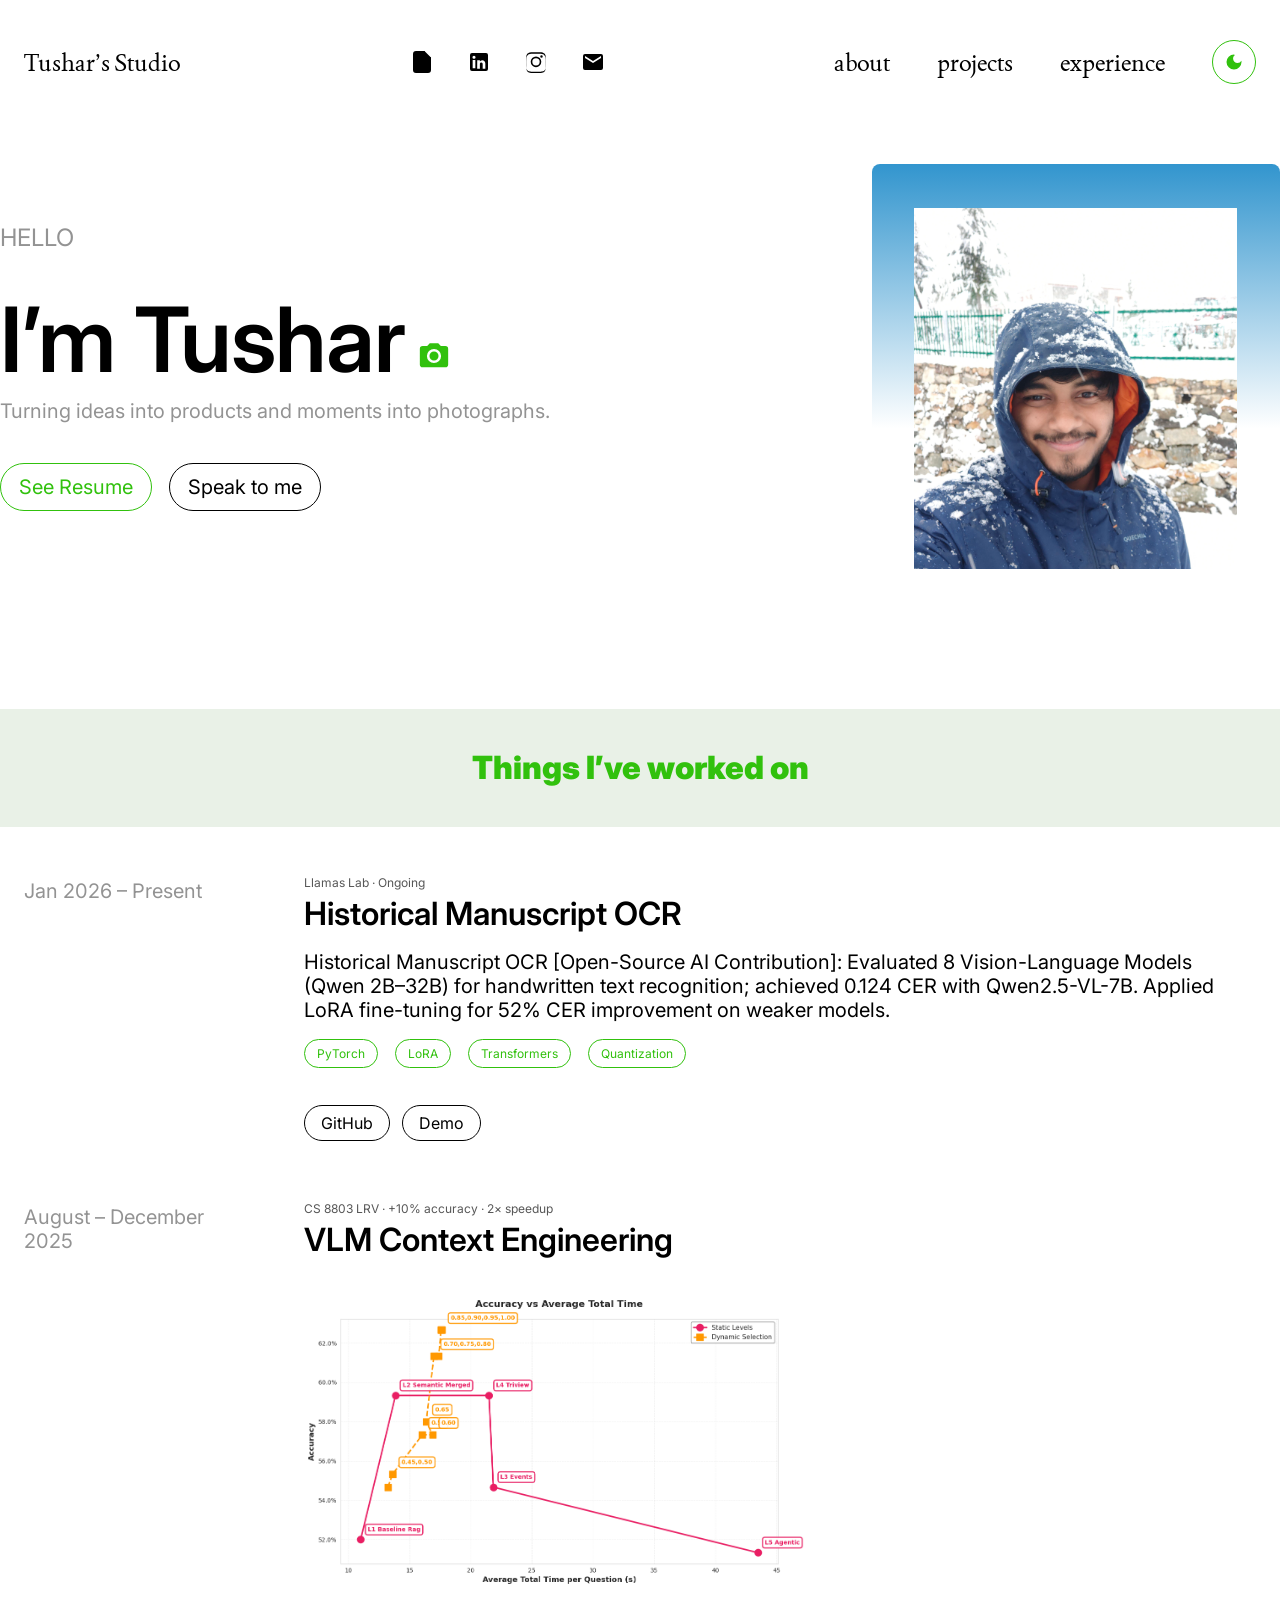
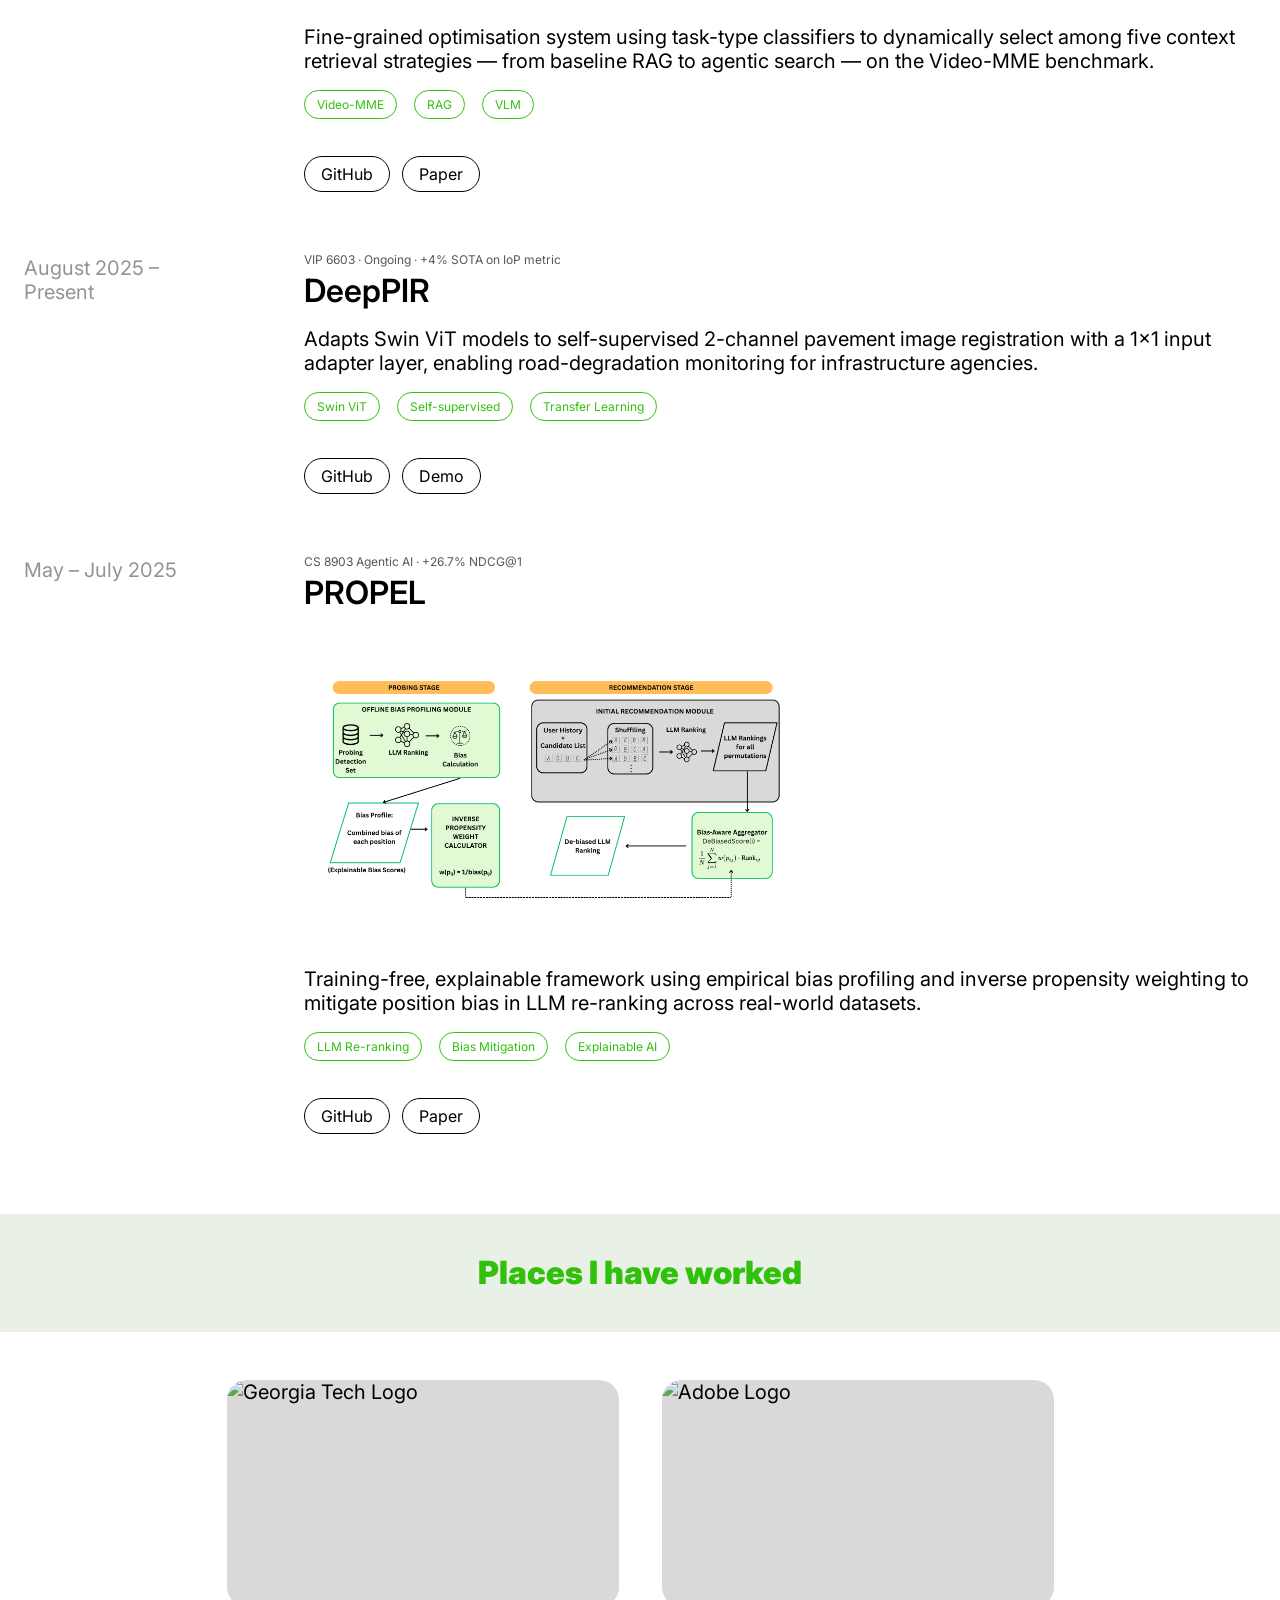
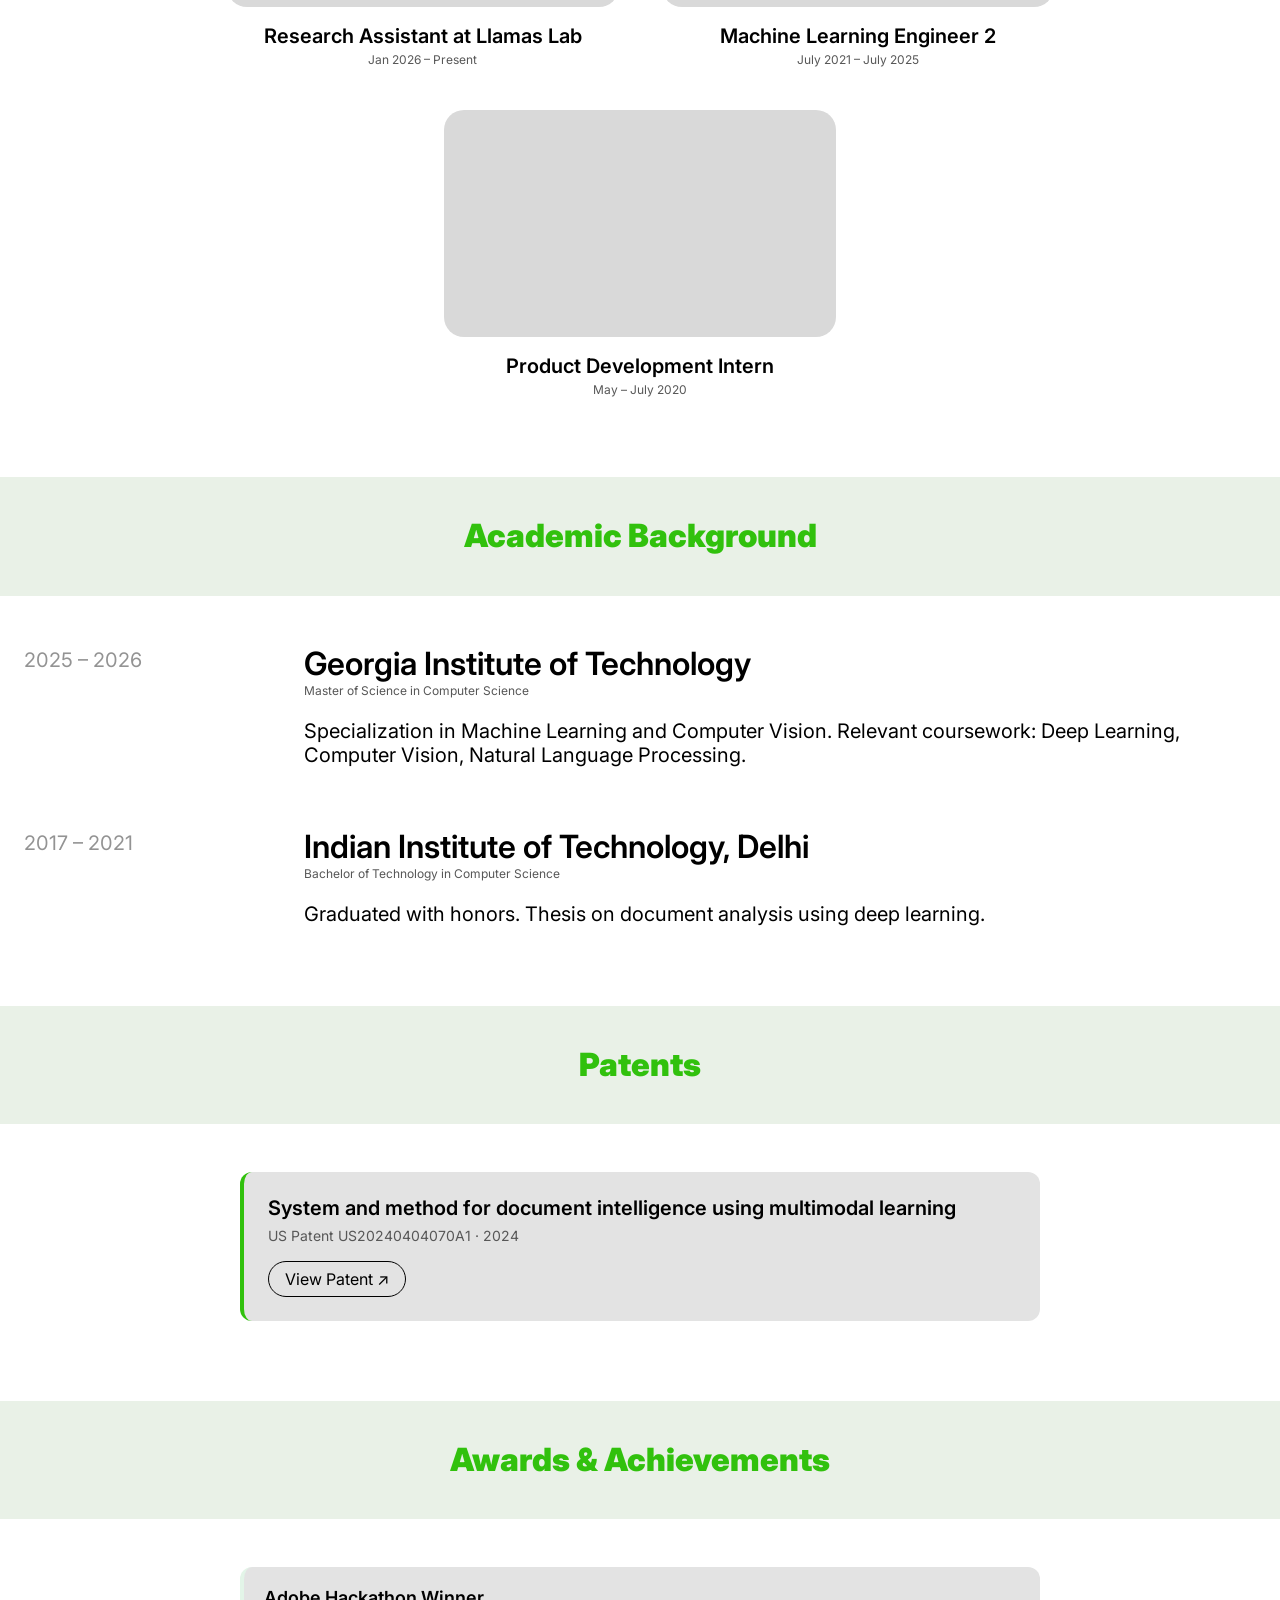
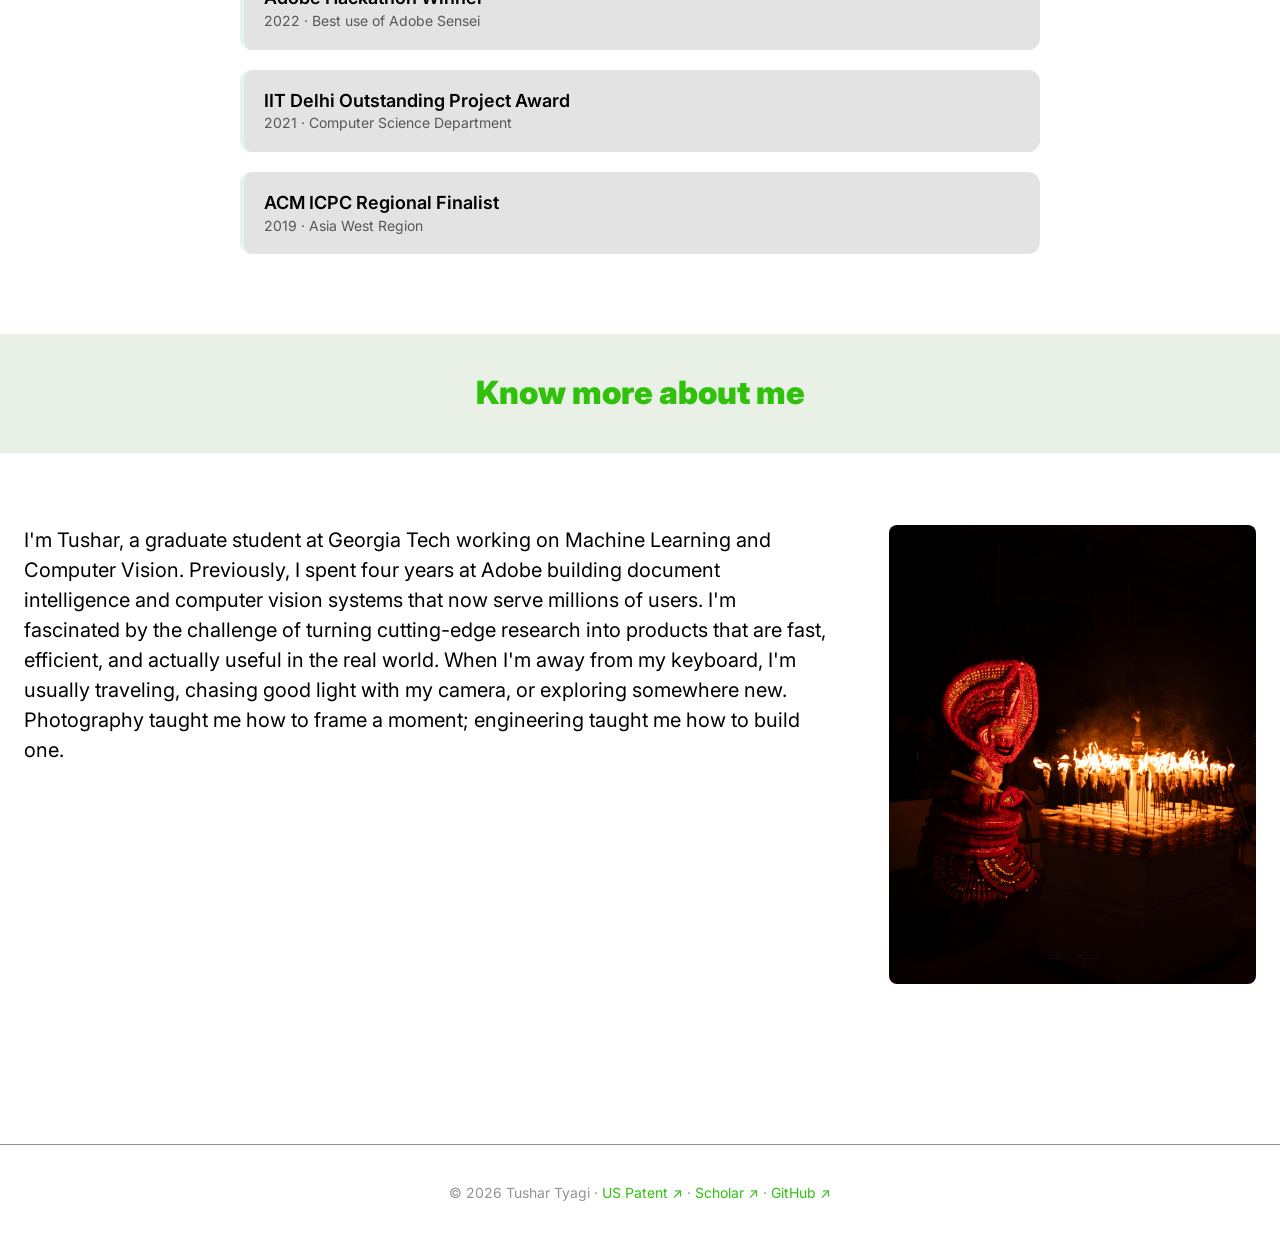
==== index.html @ 4acd0342 "Update RenAIssance project to Historical Manuscript OCR with correct description and tags" ====
<!DOCTYPE html>
<html lang="en">

<head>
  <meta charset="UTF-8" />
  <meta name="viewport" content="width=device-width,initial-scale=1" />
  <title>Tushar Tyagi</title>
  <link rel="preconnect" href="https://fonts.googleapis.com">
  <link rel="preconnect" href="https://fonts.gstatic.com" crossorigin>
  <link
    href="https://fonts.googleapis.com/css2?family=Inter:wght@400;500;600;900&family=Joan&display=swap"
    rel="stylesheet">
  <style>
    * {
      margin: 0;
      padding: 0;
      box-sizing: border-box;
    }

    :root {
      /* Light theme (Figma default) */
      --bg: #ffffff;
      --text: #000000;
      --muted: #939393;
      --dim: #575757;
      --accent: #31c10d;
      --badge-bg: #e9f1e7;
      --pip-bg: #e3f5e8;
      --card: #e3e3e3;
      --card-img: #d9d9d9;
      --line: #939393;
      --photo-grad-end: #ffffff;
      --btn-secondary-border: #000000;
      --btn-secondary-text: #000000;
      --note-yellow: #fff08b;
    }

    [data-theme="dark"] {
      --bg: #0c0e0c;
      --text: #ffffff;
      --muted: #939393;
      --dim: #c0c0c0;
      --accent: #31c10d;
      --badge-bg: #202e24;
      --pip-bg: #202e24;
      --card: #202e24;
      --card-img: #2a3a2e;
      --line: #939393;
      --photo-grad-end: #000000;
      --btn-secondary-border: #ffffff;
      --btn-secondary-text: #ffffff;
      --note-yellow: #fff08b;
    }

    html {
      scroll-behavior: smooth;
    }

    body {
      background: var(--bg);
      color: var(--text);
      font-family: 'Inter', -apple-system, BlinkMacSystemFont, 'Segoe UI', sans-serif;
      font-size: 20px;
      line-height: 1.2;
      transition: background-color .3s ease, color .3s ease;
      overflow-x: hidden;
    }

    .wrap {
      max-width: 1299px;
      margin: 0 auto;
      padding: 0 24px;
    }

    /* ---------- NAV ---------- */
    nav {
      display: flex;
      flex-direction: row;
      justify-content: space-between;
      align-items: center;
      max-width: 1299px;
      margin: 0 auto;
      padding: 40px 24px 0;
      gap: 24px;
      flex-wrap: wrap;
    }

    .nav-logo {
      font-family: 'Joan', serif;
      font-size: 24px;
      line-height: 31px;
      color: var(--text);
      text-decoration: none;
      white-space: nowrap;
    }

    .nav-social {
      display: flex;
      flex-direction: row;
      align-items: center;
      gap: 33px;
    }

    .nav-social a {
      display: inline-flex;
      color: var(--text);
      transition: color .2s ease, transform .2s ease;
    }

    .nav-social a:hover {
      color: var(--accent);
      transform: translateY(-2px);
    }

    .nav-social svg {
      width: 24px;
      height: 24px;
      display: block;
      fill: currentColor;
    }

    .nav-links {
      display: flex;
      flex-direction: row;
      align-items: center;
      gap: 47px;
    }

    .nav-links a {
      font-family: 'Joan', serif;
      font-size: 24px;
      line-height: 31px;
      color: var(--text);
      text-decoration: none;
      position: relative;
      transition: color .2s ease;
    }

    .nav-links a::after {
      content: '';
      position: absolute;
      left: 0;
      bottom: -4px;
      width: 0;
      height: 2px;
      background: var(--accent);
      transition: width .25s ease;
    }

    .nav-links a:hover {
      color: var(--accent);
    }

    .nav-links a:hover::after {
      width: 100%;
    }

    .theme-toggle {
      background: transparent;
      border: 1px solid var(--accent);
      color: var(--accent);
      width: 44px;
      height: 44px;
      border-radius: 50%;
      cursor: pointer;
      display: inline-flex;
      align-items: center;
      justify-content: center;
      transition: all .25s ease;
      flex-shrink: 0;
    }

    .theme-toggle:hover {
      background: var(--accent);
      color: #fff;
      transform: translateY(-2px);
    }

    .theme-toggle svg {
      width: 20px;
      height: 20px;
      fill: currentColor;
    }

    /* ---------- HERO ---------- */
    .hero {
      display: flex;
      flex-direction: row;
      align-items: center;
      justify-content: space-between;
      gap: 48px;
      padding: 80px 0 100px;
      flex-wrap: wrap;
    }

    .hero-left {
      display: flex;
      flex-direction: column;
      gap: 40px;
      flex: 1 1 480px;
      min-width: 320px;
    }

    .hero-hello {
      font-size: 24px;
      line-height: 31px;
      color: var(--muted);
    }

    .hero-name-row {
      display: flex;
      flex-direction: row;
      align-items: flex-end;
      gap: 12px;
      margin-bottom: 12px;
    }

    h1.hero-name {
      font-size: clamp(3.5rem, 8vw, 90px);
      font-weight: 600;
      line-height: 1.05;
      color: var(--text);
      letter-spacing: -1px;
    }

    .cam-icon {
      width: 34px;
      height: 34px;
      flex-shrink: 0;
      margin-bottom: 14px;
    }

    .cam-icon svg {
      width: 100%;
      height: 100%;
      fill: var(--accent);
    }

    .hero-tagline {
      font-size: 20px;
      line-height: 24px;
      color: var(--muted);
    }

    .hero-buttons {
      display: flex;
      flex-direction: row;
      align-items: center;
      gap: 17px;
      flex-wrap: wrap;
    }

    .btn {
      box-sizing: border-box;
      display: inline-flex;
      flex-direction: row;
      justify-content: center;
      align-items: center;
      padding: 12px 18px;
      gap: 10px;
      height: 48px;
      border-radius: 30px;
      font-size: 20px;
      line-height: 24px;
      text-decoration: none;
      cursor: pointer;
      background: transparent;
      transition: all .2s ease;
      white-space: nowrap;
    }

    .btn-primary {
      border: 1px solid var(--accent);
      color: var(--accent);
    }

    .btn-primary:hover {
      background: var(--accent);
      color: #fff;
    }

    .btn-secondary {
      border: 1px solid var(--btn-secondary-border);
      color: var(--btn-secondary-text);
    }

    .btn-secondary:hover {
      background: var(--btn-secondary-border);
      color: var(--bg);
    }

    .hero-photo {
      position: relative;
      width: 408px;
      height: 405px;
      flex: 0 0 auto;
    }

    .hero-photo .blob {
      position: absolute;
      width: 408px;
      height: 350px;
      left: 0;
      top: 0;
      border-radius: 8px;
      background: linear-gradient(180deg, #3295ce 0%, var(--photo-grad-end) 75.57%);
    }

    .hero-photo img {
      position: absolute;
      width: 323px;
      height: 361px;
      left: 42px;
      top: 44px;
      object-fit: cover;
      object-position: top center;
    }

    /* ---------- SECTION HEADERS ---------- */
    .section {
      padding: 40px 0;
    }

    .section-head {
      position: relative;
      display: flex;
      align-items: center;
      justify-content: center;
      margin: 24px 0 48px;
    }

    .section-head::before {
      content: '';
      position: absolute;
      left: 0;
      right: 0;
      top: 50%;
      height: 1px;
      background: var(--line);
      z-index: 0;
    }

    .section-head .label {
      position: relative;
      z-index: 1;
      background: var(--badge-bg);
      color: var(--accent);
      font-weight: 900;
      font-size: 24px;
      line-height: 29px;
      padding: 9px 20px 12px;
      border-radius: 8px;
    }

    .section-banner {
      background: var(--badge-bg);
      padding: 40px 0;
      margin: 0 -24px 48px;
      text-align: center;
    }

    .section-banner .label {
      color: var(--accent);
      font-weight: 900;
      font-size: 32px;
      line-height: 1.2;
    }

    /* ---------- PROJECTS (timeline rows) ---------- */
    .timeline {
      display: flex;
      flex-direction: column;
      gap: 60px;
    }

    .tl-row {
      display: flex;
      flex-direction: row;
      align-items: flex-start;
      justify-content: space-between;
      gap: 80px;
      flex-wrap: wrap;
    }

    .tl-date {
      font-size: 20px;
      line-height: 24px;
      color: var(--muted);
      flex: 0 0 200px;
      padding-top: 4px;
    }

    .tl-content {
      flex: 1 1 530px;
      min-width: 300px;
      display: flex;
      flex-direction: column;
      gap: 17px;
    }

    .tl-meta {
      font-size: 12px;
      line-height: 15px;
      color: var(--dim);
      margin-bottom: 4px;
    }

    .tl-title {
      font-size: 32px;
      font-weight: 600;
      line-height: 39px;
      color: var(--text);
    }

    .tl-desc {
      font-size: 20px;
      line-height: 24px;
      color: var(--text);
    }

    .pills {
      display: flex;
      flex-direction: row;
      align-items: center;
      gap: 17px;
      flex-wrap: wrap;
    }

    .pill {
      box-sizing: border-box;
      display: inline-flex;
      align-items: center;
      justify-content: center;
      padding: 6px 12px;
      border: 1px solid var(--accent);
      border-radius: 30px;
      font-size: 12px;
      line-height: 15px;
      color: var(--accent);
      background: transparent;
      white-space: nowrap;
    }

    .tl-img {
      width: 100%;
      max-width: 500px;
      border-radius: 8px;
      margin: 20px 0;
    }

    .tl-links {
      display: flex;
      flex-direction: row;
      gap: 12px;
      margin-top: 20px;
    }

    .btn-small {
      padding: 8px 16px;
      height: 36px;
      font-size: 16px;
    }

    .logo-placeholder {
      background: var(--card-img);
      display: flex;
      align-items: center;
      justify-content: center;
      width: 100%;
      height: 227px;
      border-radius: 20px;
    }

    .logo-text {
      font-size: 24px;
      font-weight: bold;
      color: var(--dim);
    }

    .patents-list {
      display: flex;
      flex-direction: column;
      gap: 24px;
      max-width: 800px;
      margin: 0 auto;
    }

    .patent-item {
      background: var(--card);
      border-radius: 12px;
      padding: 24px;
      border-left: 4px solid var(--accent);
    }

    .patent-title {
      font-size: 20px;
      font-weight: 600;
      color: var(--text);
      margin-bottom: 8px;
    }

    .patent-meta {
      font-size: 14px;
      color: var(--dim);
      margin-bottom: 16px;
    }

    .awards-list {
      display: flex;
      flex-direction: column;
      gap: 20px;
      max-width: 800px;
      margin: 0 auto;
    }

    .award-item {
      background: var(--card);
      border-radius: 12px;
      padding: 20px;
      border-left: 4px solid var(--pip-bg);
    }

    .award-title {
      font-size: 18px;
      font-weight: 600;
      color: var(--text);
      margin-bottom: 4px;
    }

    .award-meta {
      font-size: 14px;
      color: var(--dim);
    }

    /* ---------- EXPERIENCE (image cards) ---------- */
    .exp-grid {
      display: flex;
      flex-direction: row;
      justify-content: center;
      align-items: flex-start;
      gap: 43px;
      flex-wrap: wrap;
    }

    .exp-card {
      display: flex;
      flex-direction: column;
      align-items: center;
      gap: 17px;
      width: 392px;
      max-width: 100%;
    }

    .exp-img {
      width: 100%;
      height: 227px;
      border-radius: 20px;
      background: var(--card-img);
      object-fit: cover;
      display: block;
    }

    .exp-img.note {
      background: var(--note-yellow);
      display: flex;
      align-items: center;
      justify-content: center;
      padding: 13px;
    }

    .exp-img.note img {
      max-width: 100%;
      max-height: 100%;
      border-radius: 8px;
      object-fit: contain;
    }

    .exp-info {
      display: flex;
      flex-direction: column;
      align-items: center;
      gap: 4px;
      text-align: center;
      padding: 0 16px;
    }

    .exp-role {
      font-size: 20px;
      font-weight: 600;
      line-height: 24px;
      color: var(--text);
    }

    .exp-date {
      font-size: 12px;
      line-height: 15px;
      color: var(--dim);
    }

    /* ---------- ABOUT ---------- */
    .about {
      display: flex;
      flex-direction: row;
      align-items: flex-start;
      gap: 60px;
      flex-wrap: wrap;
      padding: 24px 0 80px;
    }

    .about-text {
      flex: 1 1 520px;
      min-width: 300px;
      font-size: 20px;
      line-height: 1.5;
      color: var(--text);
    }

    .about-photo {
      flex: 0 0 364px;
      max-width: 100%;
      height: 459px;
      background: var(--card-img);
      border-radius: 8px;
      object-fit: cover;
      display: block;
    }

    /* ---------- FOOTER ---------- */
    footer {
      text-align: center;
      padding: 40px 24px 48px;
      color: var(--muted);
      font-size: 14px;
      border-top: 1px solid var(--line);
      margin-top: 40px;
    }

    footer a {
      color: var(--accent);
      text-decoration: none;
    }

    footer a:hover {
      text-decoration: underline;
    }

    /* ---------- RESPONSIVE ---------- */
    @media (max-width: 900px) {
      .nav-links {
        gap: 28px;
      }

      .hero {
        justify-content: center;
        text-align: left;
      }

      .tl-row {
        gap: 16px;
      }

      .tl-date {
        flex-basis: 100%;
      }
    }

    @media (max-width: 600px) {
      nav {
        gap: 16px;
        padding-top: 24px;
      }

      .nav-links {
        order: 3;
        width: 100%;
        justify-content: space-between;
        gap: 16px;
      }

      .nav-links a {
        font-size: 18px;
      }

      .hero-photo {
        width: 100%;
        height: 360px;
      }

      .hero-photo .blob {
        width: 100%;
      }

      .hero-photo img {
        left: 50%;
        transform: translateX(-50%);
      }

      .section-head .label {
        font-size: 18px;
      }

      .tl-title {
        font-size: 26px;
        line-height: 32px;
      }

      .about-photo {
        flex-basis: 100%;
        height: 360px;
      }

      .section-banner {
        margin: 0 0 48px;
      }

      .section-banner .label {
        font-size: 24px;
      }

      .tl-img {
        max-width: 100%;
      }

      .tl-links {
        flex-wrap: wrap;
      }

      .patent-item, .award-item {
        padding: 16px;
      }

      .patent-title, .award-title {
        font-size: 18px;
      }

      .exp-card {
        width: 100%;
      }
    }
  </style>
</head>

<body>

  <!-- ===== NAV ===== -->
  <nav>
    <a href="#" class="nav-logo">Tushar&rsquo;s Studio</a>

    <div class="nav-social">
      <a href="tushar_tyagi_Jan26_res.pdf" target="_blank" aria-label="Résumé" title="Résumé">
        <svg viewBox="0 0 24 24" fill="none" stroke="currentColor" stroke-width="2" stroke-linecap="round" stroke-linejoin="round"><path d="M14 2H6a2 2 0 0 0-2 2v16a2 2 0 0 0 2 2h12a2 2 0 0 0 2-2V8l-6-6z"/><path d="M14 2v6h6"/><path d="M16 13H8"/><path d="M16 17H8"/><path d="M10 9H8"/></svg>
      </a>
      <a href="https://linkedin.com/in/tushartyagi01" target="_blank" aria-label="LinkedIn" title="LinkedIn">
        <svg viewBox="0 0 24 24"><path d="M19 3a2 2 0 0 1 2 2v14a2 2 0 0 1-2 2H5a2 2 0 0 1-2-2V5a2 2 0 0 1 2-2h14zM8.34 18.34V9.99H5.67v8.35h2.67zM7 8.8a1.55 1.55 0 1 0 0-3.1 1.55 1.55 0 0 0 0 3.1zm11.34 9.54v-4.57c0-2.45-1.31-3.59-3.06-3.59-1.41 0-2.04.78-2.39 1.32v-1.13h-2.67c.04.75 0 8.35 0 8.35h2.67v-4.66c0-.24.02-.48.09-.65.19-.48.63-.97 1.36-.97.96 0 1.34.73 1.34 1.8v4.48h2.67z"/></svg>
      </a>
      <a href="https://instagram.com/tushar.photog" target="_blank" aria-label="Instagram" title="Instagram">
        <svg viewBox="0 0 24 24"><path d="M12 2.16c3.2 0 3.58.01 4.85.07 1.17.05 1.8.25 2.23.41.56.22.96.48 1.38.9.42.42.68.82.9 1.38.16.42.36 1.06.41 2.23.06 1.27.07 1.65.07 4.85s-.01 3.58-.07 4.85c-.05 1.17-.25 1.8-.41 2.23-.22.56-.48.96-.9 1.38-.42.42-.82.68-1.38.9-.42.16-1.06.36-2.23.41-1.27.06-1.65.07-4.85.07s-3.58-.01-4.85-.07c-1.17-.05-1.8-.25-2.23-.41a3.72 3.72 0 0 1-1.38-.9 3.72 3.72 0 0 1-.9-1.38c-.16-.42-.36-1.06-.41-2.23C2.17 15.58 2.16 15.2 2.16 12s.01-3.58.07-4.85c.05-1.17.25-1.8.41-2.23.22-.56.48-.96.9-1.38.42-.42.82-.68 1.38-.9.42-.16 1.06-.36 2.23-.41C8.42 2.17 8.8 2.16 12 2.16zm0 1.62c-3.15 0-3.52.01-4.76.07-1.15.05-1.77.24-2.19.41-.55.21-.94.47-1.35.88-.41.41-.67.8-.88 1.35-.17.42-.36 1.04-.41 2.19-.06 1.24-.07 1.61-.07 4.76s.01 3.52.07 4.76c.05 1.15.24 1.77.41 2.19.21.55.47.94.88 1.35.41.41.8.67 1.35.88.42.17 1.04.36 2.19.41 1.24.06 1.61.07 4.76.07s3.52-.01 4.76-.07c1.15-.05 1.77-.24 2.19-.41.55-.21.94-.47 1.35-.88.41-.41.67-.8.88-1.35.17-.42.36-1.04.41-2.19.06-1.24.07-1.61.07-4.76s-.01-3.52-.07-4.76c-.05-1.15-.24-1.77-.41-2.19a3.64 3.64 0 0 0-.88-1.35 3.64 3.64 0 0 0-1.35-.88c-.42-.17-1.04-.36-2.19-.41-1.24-.06-1.61-.07-4.76-.07zm0 2.76a5.3 5.3 0 1 1 0 10.6 5.3 5.3 0 0 1 0-10.6zm0 1.62a3.68 3.68 0 1 0 0 7.36 3.68 3.68 0 0 0 0-7.36zm5.5-2.86a1.24 1.24 0 1 1 0 2.48 1.24 1.24 0 0 1 0-2.48z"/></svg>
      </a>
      <a href="mailto:tushartyagi1811@gmail.com" aria-label="Email" title="Email">
        <svg viewBox="0 0 24 24"><path d="M20 4H4a2 2 0 0 0-2 2v12a2 2 0 0 0 2 2h16a2 2 0 0 0 2-2V6a2 2 0 0 0-2-2zm0 4l-8 5-8-5V6l8 5 8-5v2z"/></svg>
      </a>
    </div>

    <div class="nav-links">
      <a href="#about">about</a>
      <a href="#projects">projects</a>
      <a href="#experience">experience</a>
      <button class="theme-toggle" id="themeToggle" aria-label="Toggle theme" title="Toggle light / dark">
        <svg id="themeIcon" viewBox="0 0 24 24"><path d="M12 3a9 9 0 1 0 9 9c0-.46-.04-.92-.1-1.36a5.39 5.39 0 0 1-4.62 2.61 5.4 5.4 0 0 1-5.4-5.4c0-1.81.89-3.42 2.26-4.4-.38-.06-.76-.1-1.14-.1z"/></svg>
      </button>
    </div>
  </nav>

  <!-- ===== HERO ===== -->
  <header class="wrap hero">
    <div class="hero-left">
      <div class="hero-hello">HELLO</div>
      <div>
        <div class="hero-name-row">
          <h1 class="hero-name">I&rsquo;m Tushar</h1>
          <span class="cam-icon">
            <svg viewBox="0 0 24 24"><path d="M12 15.2a3.2 3.2 0 1 0 0-6.4 3.2 3.2 0 0 0 0 6.4zM9 3l-1.83 2H4a2 2 0 0 0-2 2v11a2 2 0 0 0 2 2h16a2 2 0 0 0 2-2V7a2 2 0 0 0-2-2h-3.17L15 3H9zm3 14a5 5 0 1 1 0-10 5 5 0 0 1 0 10z"/></svg>
          </span>
        </div>
        <p class="hero-tagline">Turning ideas into products and moments into photographs.</p>
      </div>
      <div class="hero-buttons">
        <a href="tushar_tyagi_Jan26_res.pdf" target="_blank" class="btn btn-primary">See Resume</a>
        <a href="mailto:tushartyagi1811@gmail.com" class="btn btn-secondary">Speak to me</a>
      </div>
    </div>
    <div class="hero-photo">
      <div class="blob"></div>
      <img src="yourphoto.jpg" alt="Tushar Tyagi" />
    </div>
  </header>

  <!-- ===== PROJECTS ===== -->
  <section class="section" id="projects">
    <div class="section-banner">
      <div class="wrap">
        <span class="label">Things I&rsquo;ve worked on</span>
      </div>
    </div>
    <div class="wrap">
      <div class="timeline">

      <div class="tl-row">
        <div class="tl-date">Jan 2026 – Present</div>
        <div class="tl-content">
          <div>
            <div class="tl-meta">Llamas Lab · Ongoing</div>
            <div class="tl-title">Historical Manuscript OCR</div>
          </div>
          <p class="tl-desc">Historical Manuscript OCR [Open-Source AI Contribution]: Evaluated 8 Vision-Language Models (Qwen 2B–32B) for handwritten text recognition; achieved 0.124 CER with Qwen2.5-VL-7B. Applied LoRA fine-tuning for 52% CER improvement on weaker models.</p>
          <div class="pills">
            <span class="pill">PyTorch</span>
            <span class="pill">LoRA</span>
            <span class="pill">Transformers</span>
            <span class="pill">Quantization</span>
          </div>
          <div class="tl-links">
            <a href="https://github.com/Tushar-Tyagi/RenAIssance/tree/main/RenAIssance_VLM_OCR_Tushar_Tyagi" target="_blank" class="btn btn-secondary btn-small">GitHub</a>
            <a href="#" class="btn btn-secondary btn-small">Demo</a>
          </div>
        </div>
      </div>

      <div class="tl-row">
        <div class="tl-date">August – December 2025</div>
        <div class="tl-content">
          <div>
            <div class="tl-meta">CS 8803 LRV · +10% accuracy · 2× speedup</div>
            <div class="tl-title">VLM Context Engineering</div>
          </div>
          <img class="tl-img" src="images/VLM_context_engineering_results.png" alt="VLM Context Engineering results">
          <p class="tl-desc">Fine-grained optimisation system using task-type classifiers to dynamically select among five context retrieval strategies — from baseline RAG to agentic search — on the Video-MME benchmark.</p>
          <div class="pills">
            <span class="pill">Video-MME</span>
            <span class="pill">RAG</span>
            <span class="pill">VLM</span>
          </div>
          <div class="tl-links">
            <a href="https://github.com/Tushar-Tyagi/vlm-context-engineering" target="_blank" class="btn btn-secondary btn-small">GitHub</a>
            <a href="#" class="btn btn-secondary btn-small">Paper</a>
          </div>
        </div>
      </div>

      <div class="tl-row">
        <div class="tl-date">August 2025 – Present</div>
        <div class="tl-content">
          <div>
            <div class="tl-meta">VIP 6603 · Ongoing · +4% SOTA on IoP metric</div>
            <div class="tl-title">DeepPIR</div>
          </div>
          <p class="tl-desc">Adapts Swin ViT models to self-supervised 2-channel pavement image registration with a 1×1 input adapter layer, enabling road-degradation monitoring for infrastructure agencies.</p>
          <div class="pills">
            <span class="pill">Swin ViT</span>
            <span class="pill">Self-supervised</span>
            <span class="pill">Transfer Learning</span>
          </div>
          <div class="tl-links">
            <a href="#" class="btn btn-secondary btn-small">GitHub</a>
            <a href="#" class="btn btn-secondary btn-small">Demo</a>
          </div>
        </div>
      </div>

      <div class="tl-row">
        <div class="tl-date">May – July 2025</div>
        <div class="tl-content">
          <div>
            <div class="tl-meta">CS 8903 Agentic AI · +26.7% NDCG@1</div>
            <div class="tl-title">PROPEL</div>
          </div>
          <img class="tl-img" src="images/propel_arch.png" alt="PROPEL architecture">
          <p class="tl-desc">Training-free, explainable framework using empirical bias profiling and inverse propensity weighting to mitigate position bias in LLM re-ranking across real-world datasets.</p>
          <div class="pills">
            <span class="pill">LLM Re-ranking</span>
            <span class="pill">Bias Mitigation</span>
            <span class="pill">Explainable AI</span>
          </div>
          <div class="tl-links">
            <a href="https://github.com/Tushar-Tyagi/PROPEL" target="_blank" class="btn btn-secondary btn-small">GitHub</a>
            <a href="#" class="btn btn-secondary btn-small">Paper</a>
          </div>
        </div>
      </div>

    </div>
    </div>
  </section>

  <!-- ===== EXPERIENCE ===== -->
  <section class="section" id="experience">
    <div class="section-banner">
      <div class="wrap">
        <span class="label">Places I have worked</span>
      </div>
    </div>
    <div class="wrap">
      <div class="exp-grid">

        <div class="exp-card">
          <img class="exp-img" src="icons/Georgia-Tech-Logo.jpg" alt="Georgia Tech Logo">
          <div class="exp-info">
            <div class="exp-role">Research Assistant at Llamas Lab</div>
            <div class="exp-date">Jan 2026 – Present</div>
          </div>
        </div>

        <div class="exp-card">
          <img class="exp-img" src="icons/adobe.png" alt="Adobe Logo">
          <div class="exp-info">
            <div class="exp-role">Machine Learning Engineer 2</div>
            <div class="exp-date">July 2021 – July 2025</div>
          </div>
        </div>

        <div class="exp-card">
          <div class="exp-img"></div>
          <div class="exp-info">
            <div class="exp-role">Product Development Intern</div>
            <div class="exp-date">May – July 2020</div>
          </div>
        </div>

      </div>
    </div>
  </section>

  <!-- ===== ACADEMIC BACKGROUND ===== -->
  <section class="section" id="academic">
    <div class="section-banner">
      <div class="wrap">
        <span class="label">Academic Background</span>
      </div>
    </div>
    <div class="wrap">
      <div class="timeline">
        <div class="tl-row">
          <div class="tl-date">2025 – 2026</div>
          <div class="tl-content">
            <div>
              <div class="tl-title">Georgia Institute of Technology</div>
              <div class="tl-meta">Master of Science in Computer Science</div>
            </div>
            <p class="tl-desc">Specialization in Machine Learning and Computer Vision. Relevant coursework: Deep Learning, Computer Vision, Natural Language Processing.</p>
          </div>
        </div>
        <div class="tl-row">
          <div class="tl-date">2017 – 2021</div>
          <div class="tl-content">
            <div>
              <div class="tl-title">Indian Institute of Technology, Delhi</div>
              <div class="tl-meta">Bachelor of Technology in Computer Science</div>
            </div>
            <p class="tl-desc">Graduated with honors. Thesis on document analysis using deep learning.</p>
          </div>
        </div>
      </div>
    </div>
  </section>

  <!-- ===== PATENTS ===== -->
  <section class="section" id="patents">
    <div class="section-banner">
      <div class="wrap">
        <span class="label">Patents</span>
      </div>
    </div>
    <div class="wrap">
      <div class="patents-list">
        <div class="patent-item">
          <div class="patent-title">System and method for document intelligence using multimodal learning</div>
          <div class="patent-meta">US Patent US20240404070A1 · 2024</div>
          <a href="https://patents.google.com/patent/US20240404070A1/en" target="_blank" class="btn btn-secondary btn-small">View Patent ↗</a>
        </div>
      </div>
    </div>
  </section>

  <!-- ===== AWARDS ===== -->
  <section class="section" id="awards">
    <div class="section-banner">
      <div class="wrap">
        <span class="label">Awards & Achievements</span>
      </div>
    </div>
    <div class="wrap">
      <div class="awards-list">
        <div class="award-item">
          <div class="award-title">Adobe Hackathon Winner</div>
          <div class="award-meta">2022 · Best use of Adobe Sensei</div>
        </div>
        <div class="award-item">
          <div class="award-title">IIT Delhi Outstanding Project Award</div>
          <div class="award-meta">2021 · Computer Science Department</div>
        </div>
        <div class="award-item">
          <div class="award-title">ACM ICPC Regional Finalist</div>
          <div class="award-meta">2019 · Asia West Region</div>
        </div>
      </div>
    </div>
  </section>

  <!-- ===== ABOUT ===== -->
  <section class="section" id="about">
    <div class="section-banner">
      <div class="wrap">
        <span class="label">Know more about me</span>
      </div>
    </div>
    <div class="wrap">
      <div class="about">
        <p class="about-text">I'm Tushar, a graduate student at Georgia Tech working on Machine Learning and Computer Vision. Previously, I spent four years at Adobe building document intelligence and computer vision systems that now serve millions of users. I'm fascinated by the challenge of turning cutting-edge research into products that are fast, efficient, and actually useful in the real world. When I'm away from my keyboard, I'm usually traveling, chasing good light with my camera, or exploring somewhere new. Photography taught me how to frame a moment; engineering taught me how to build one.</p>
        <img class="about-photo" src="_DSC9175-Enhanced-NR.jpg" alt="Tushar — photography" />
      </div>
    </div>
  </section>

  <footer>
    © 2026 Tushar Tyagi ·
    <a href="https://patents.google.com/patent/US20240404070A1/en" target="_blank">US Patent ↗</a> ·
    <a href="https://scholar.google.com/citations?user=pY7nQvwAAAAJ" target="_blank">Scholar ↗</a> ·
    <a href="https://github.com/Tushar-Tyagi" target="_blank">GitHub ↗</a>
  </footer>

  <script>
    (function () {
      var root = document.documentElement;
      var toggle = document.getElementById('themeToggle');
      var icon = document.getElementById('themeIcon');
      var sun = 'M12 17a5 5 0 1 0 0-10 5 5 0 0 0 0 10zm0-13a1 1 0 0 1 1 1v2a1 1 0 1 1-2 0V5a1 1 0 0 1 1-1zm0 14a1 1 0 0 1 1 1v2a1 1 0 1 1-2 0v-2a1 1 0 0 1 1-1zM4 12a1 1 0 0 1-1 1H1a1 1 0 1 1 0-2h2a1 1 0 0 1 1 1zm19 0a1 1 0 0 1-1 1h-2a1 1 0 1 1 0-2h2a1 1 0 0 1 1 1zM5.6 5.6a1 1 0 0 1 1.4 0l1.4 1.4A1 1 0 0 1 7 8.4L5.6 7a1 1 0 0 1 0-1.4zm11 11a1 1 0 0 1 1.4 0l1.4 1.4a1 1 0 0 1-1.4 1.4L16.6 18a1 1 0 0 1 0-1.4zm1.4-11a1 1 0 0 1 0 1.4L16.6 8.4A1 1 0 0 1 15.2 7l1.4-1.4a1 1 0 0 1 1.4 0zm-11 11a1 1 0 0 1 0 1.4L5.6 19.4a1 1 0 0 1-1.4-1.4L5.6 16.6a1 1 0 0 1 1.4 0z';
      var moon = 'M12 3a9 9 0 1 0 9 9c0-.46-.04-.92-.1-1.36a5.39 5.39 0 0 1-4.62 2.61 5.4 5.4 0 0 1-5.4-5.4c0-1.81.89-3.42 2.26-4.4-.38-.06-.76-.1-1.14-.1z';

      function apply(theme) {
        if (theme === 'dark') {
          root.setAttribute('data-theme', 'dark');
          icon.querySelector('path').setAttribute('d', sun);
        } else {
          root.removeAttribute('data-theme');
          icon.querySelector('path').setAttribute('d', moon);
        }
      }

      var saved = localStorage.getItem('theme');
      if (!saved) {
        saved = window.matchMedia('(prefers-color-scheme: dark)').matches ? 'dark' : 'light';
      }
      apply(saved);

      toggle.addEventListener('click', function () {
        var next = root.hasAttribute('data-theme') ? 'light' : 'dark';
        localStorage.setItem('theme', next);
        apply(next);
      });
    })();
  </script>

</body>

</html>
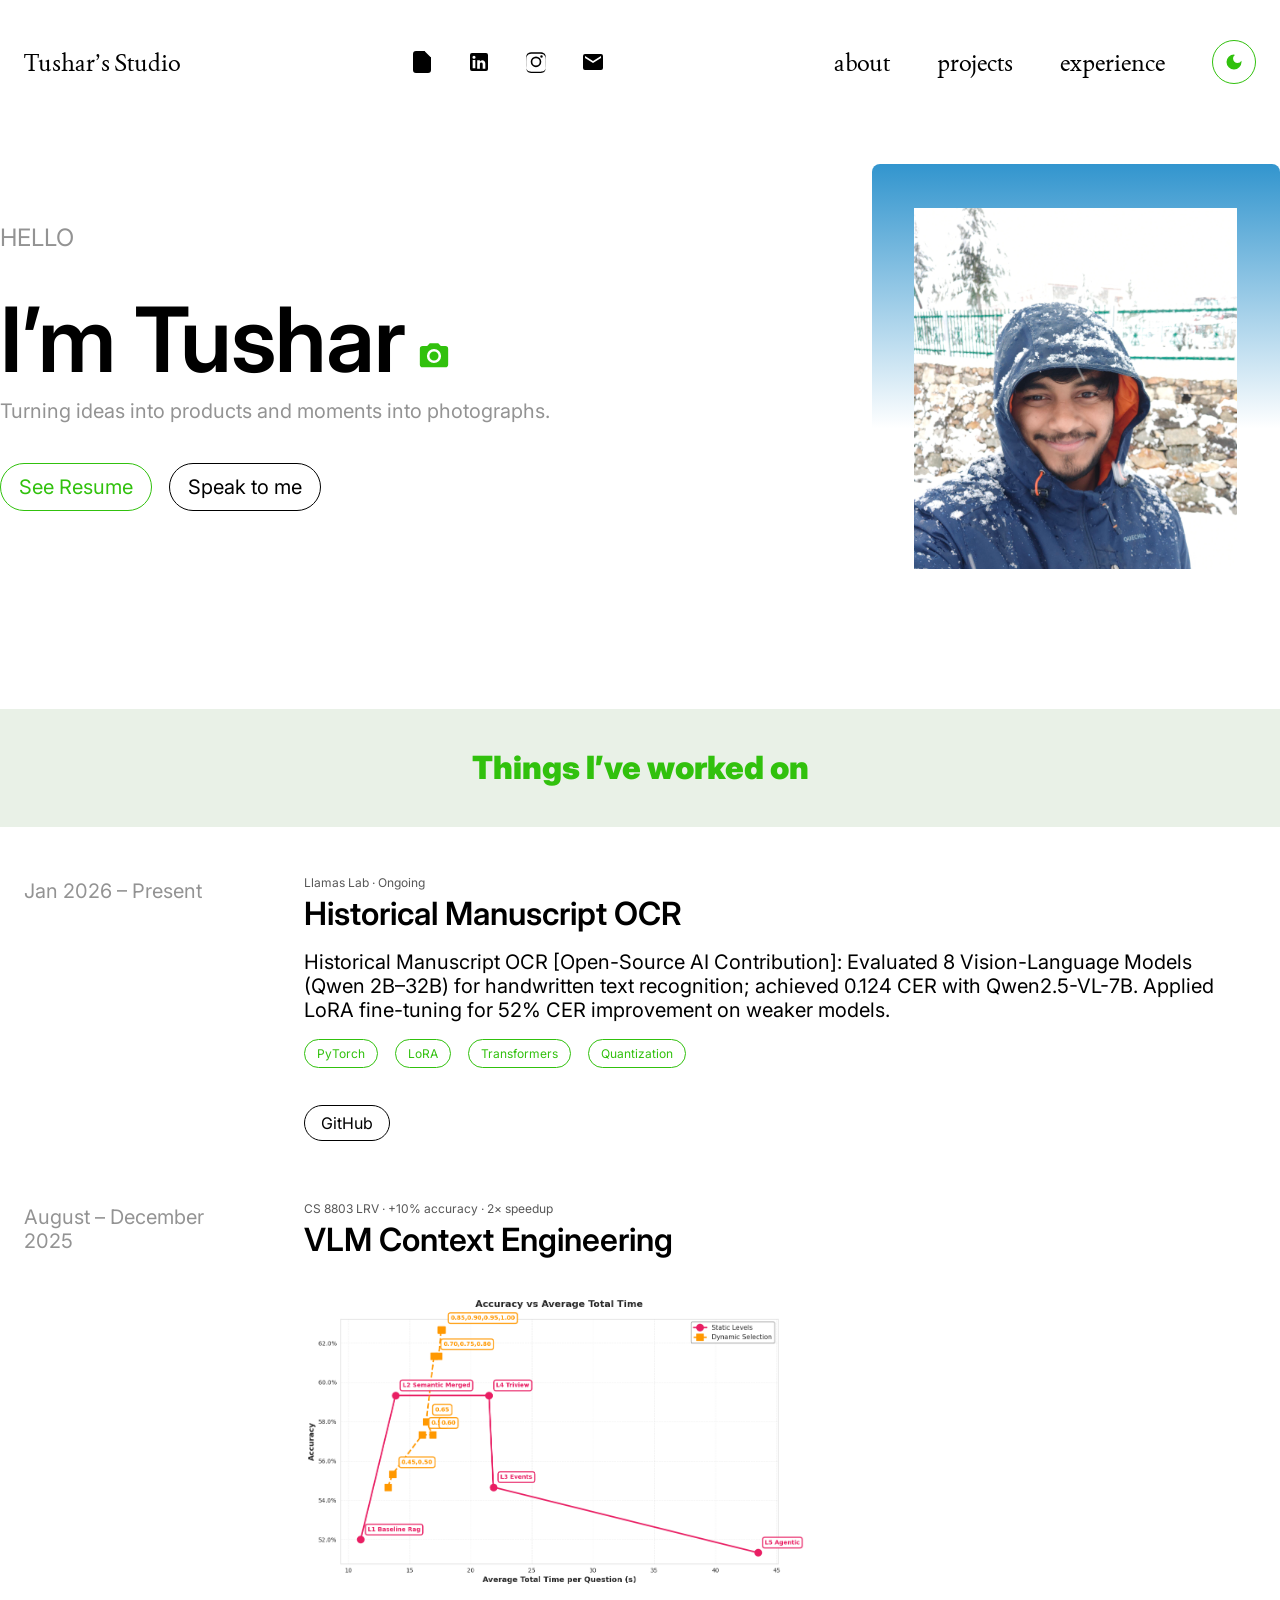
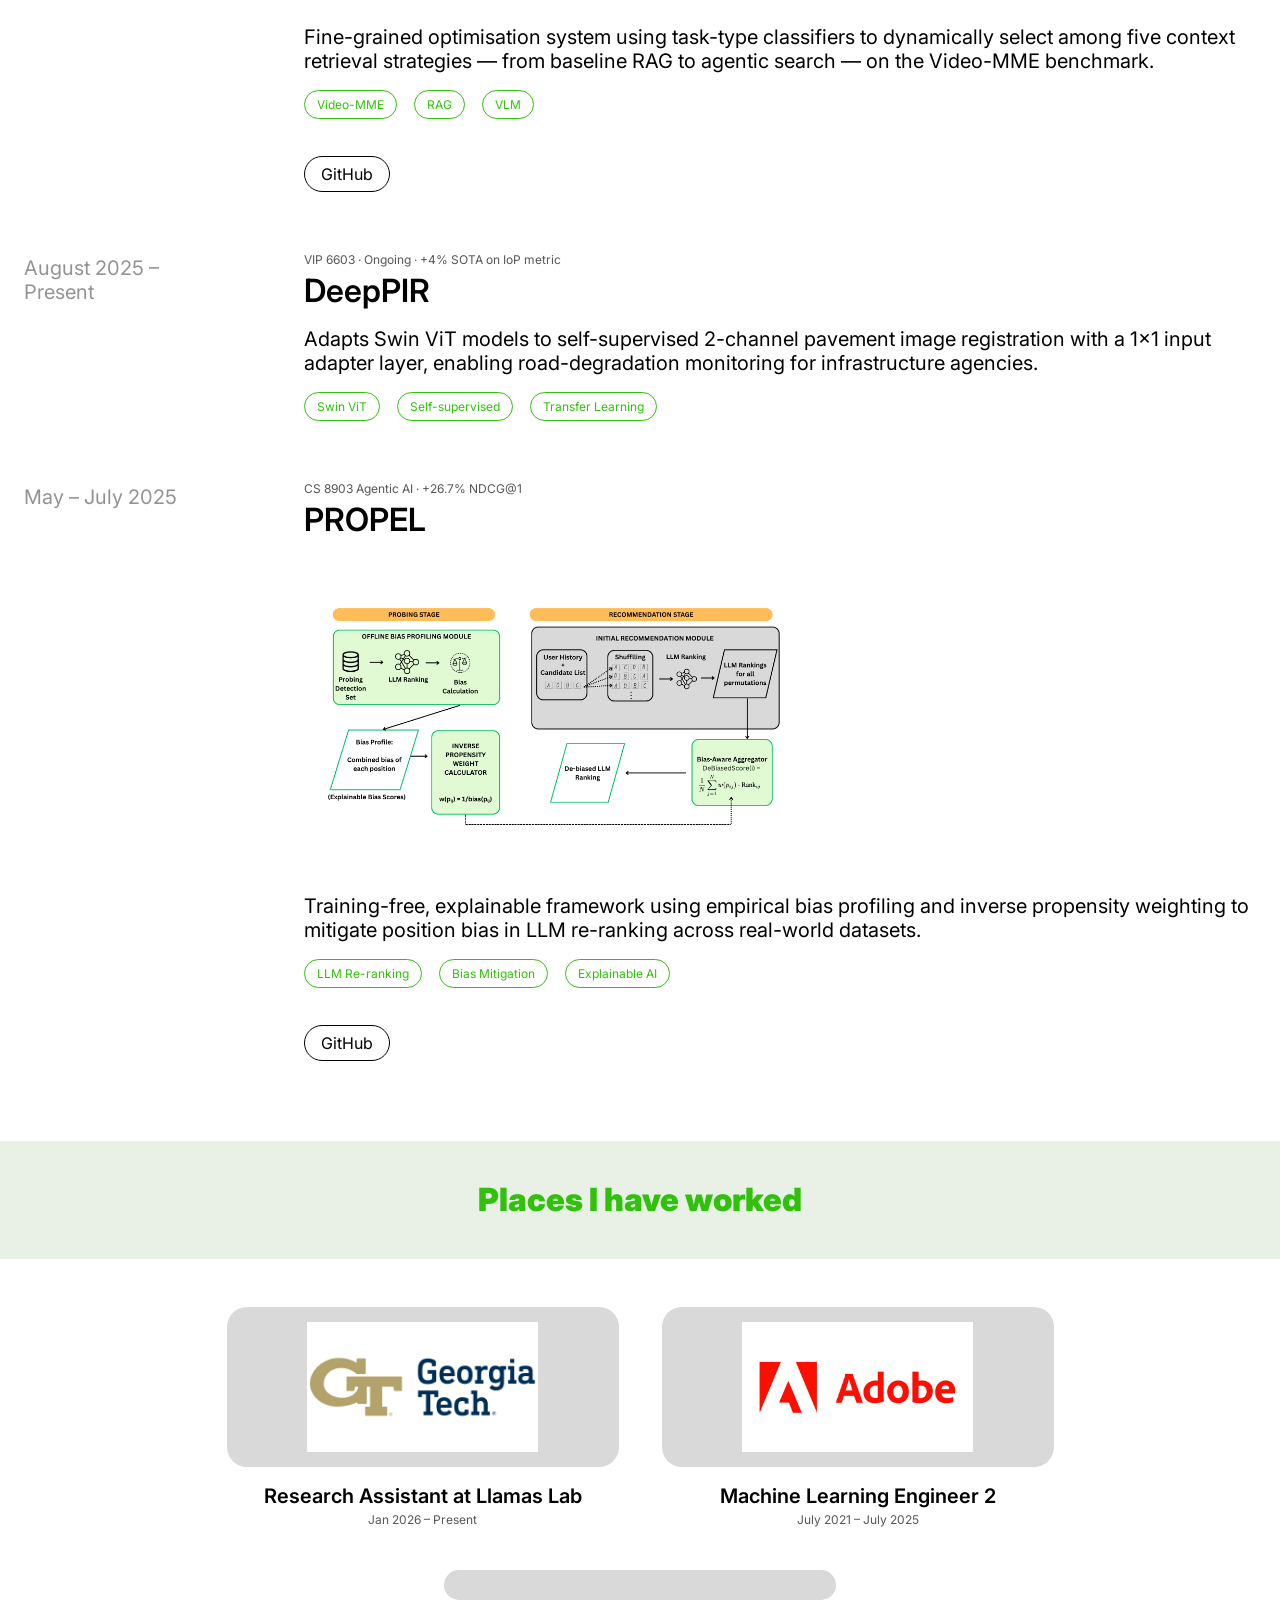
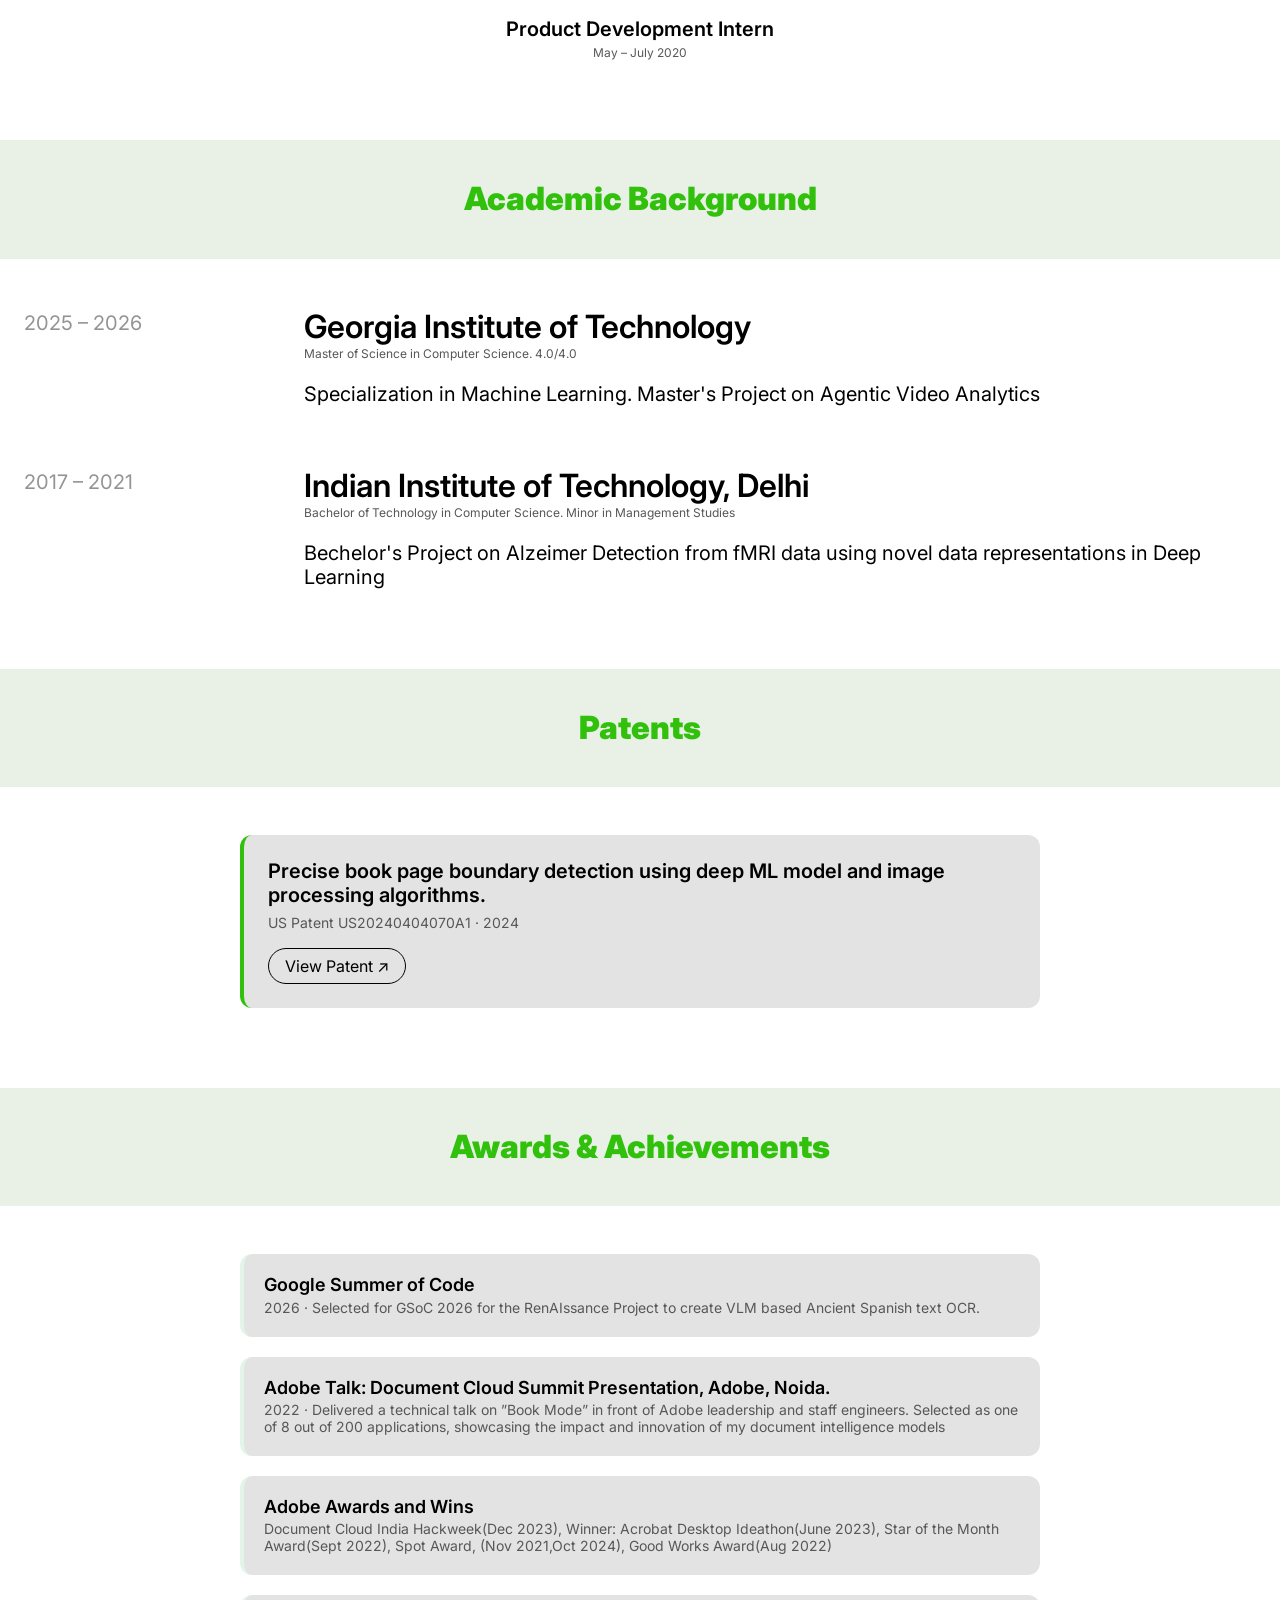
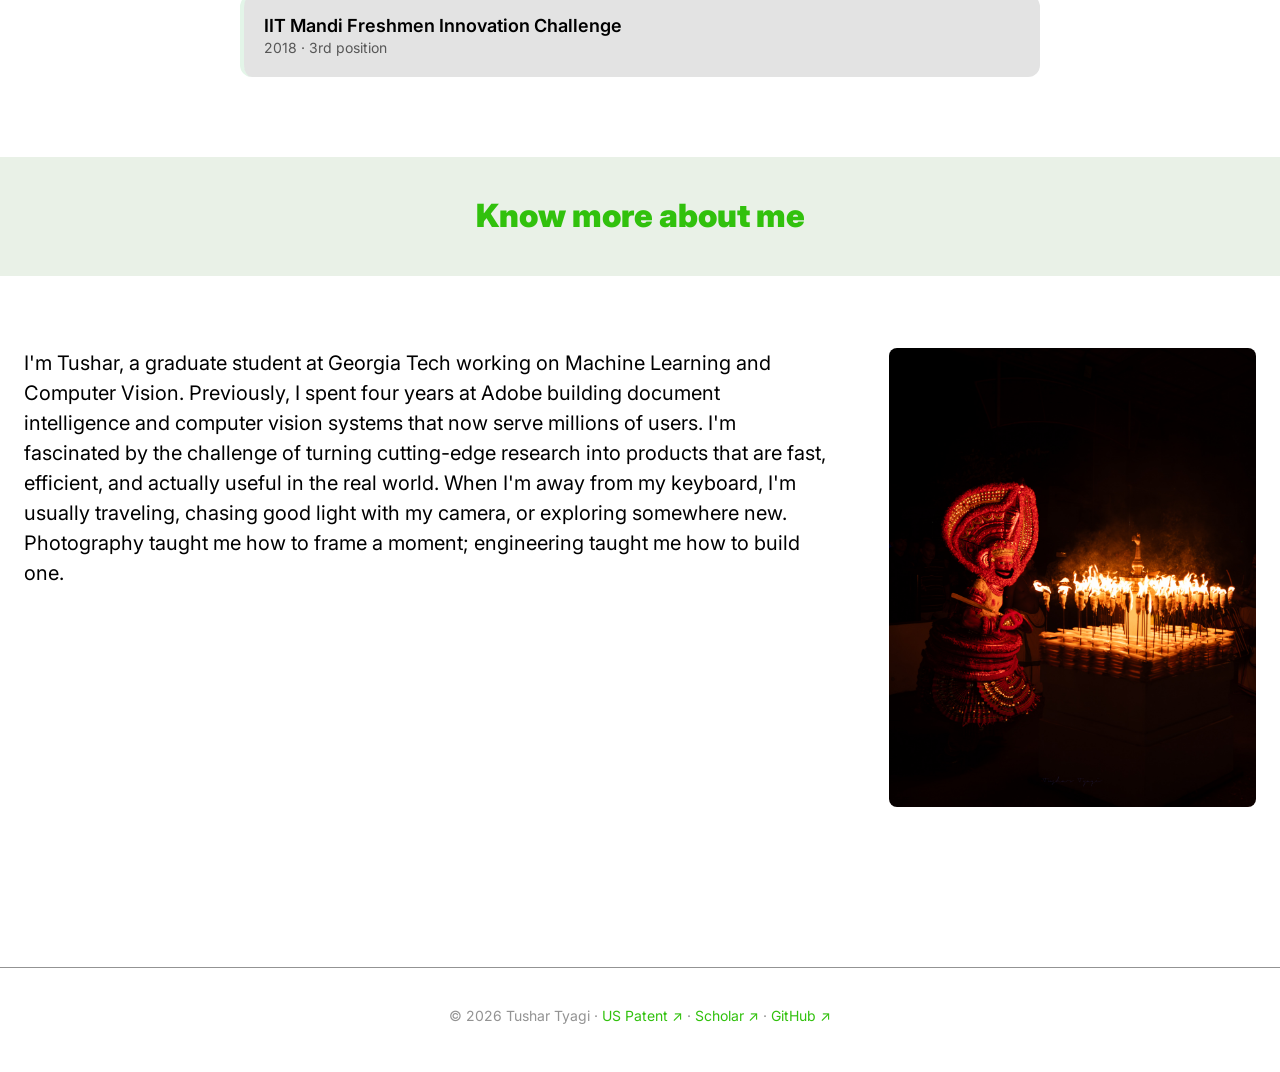
==== commit c54a8c33: "Make GT and Adobe icons smaller; fix duplicate Adobe logo; center logos" ====
--- a/index.html
+++ b/index.html
@@ -7,8 +7,7 @@
   <title>Tushar Tyagi</title>
   <link rel="preconnect" href="https://fonts.googleapis.com">
   <link rel="preconnect" href="https://fonts.gstatic.com" crossorigin>
-  <link
-    href="https://fonts.googleapis.com/css2?family=Inter:wght@400;500;600;900&family=Joan&display=swap"
+  <link href="https://fonts.googleapis.com/css2?family=Inter:wght@400;500;600;900&family=Joan&display=swap"
     rel="stylesheet">
   <style>
     * {
@@ -553,11 +552,15 @@
 
     .exp-img {
       width: 100%;
-      height: 227px;
+      height: auto;
+      max-height: 160px;
       border-radius: 20px;
       background: var(--card-img);
-      object-fit: cover;
-      display: block;
+      object-fit: contain;
+      padding: 15px;
+      display: flex;
+      justify-content: center;
+      align-items: center;
     }
 
     .exp-img.note {
@@ -725,11 +728,13 @@
         flex-wrap: wrap;
       }
 
-      .patent-item, .award-item {
+      .patent-item,
+      .award-item {
         padding: 16px;
       }
 
-      .patent-title, .award-title {
+      .patent-title,
+      .award-title {
         font-size: 18px;
       }
 
@@ -748,16 +753,32 @@
 
     <div class="nav-social">
       <a href="tushar_tyagi_Jan26_res.pdf" target="_blank" aria-label="Résumé" title="Résumé">
-        <svg viewBox="0 0 24 24" fill="none" stroke="currentColor" stroke-width="2" stroke-linecap="round" stroke-linejoin="round"><path d="M14 2H6a2 2 0 0 0-2 2v16a2 2 0 0 0 2 2h12a2 2 0 0 0 2-2V8l-6-6z"/><path d="M14 2v6h6"/><path d="M16 13H8"/><path d="M16 17H8"/><path d="M10 9H8"/></svg>
+        <svg viewBox="0 0 24 24" fill="none" stroke="currentColor" stroke-width="2" stroke-linecap="round"
+          stroke-linejoin="round">
+          <path d="M14 2H6a2 2 0 0 0-2 2v16a2 2 0 0 0 2 2h12a2 2 0 0 0 2-2V8l-6-6z" />
+          <path d="M14 2v6h6" />
+          <path d="M16 13H8" />
+          <path d="M16 17H8" />
+          <path d="M10 9H8" />
+        </svg>
       </a>
       <a href="https://linkedin.com/in/tushartyagi01" target="_blank" aria-label="LinkedIn" title="LinkedIn">
-        <svg viewBox="0 0 24 24"><path d="M19 3a2 2 0 0 1 2 2v14a2 2 0 0 1-2 2H5a2 2 0 0 1-2-2V5a2 2 0 0 1 2-2h14zM8.34 18.34V9.99H5.67v8.35h2.67zM7 8.8a1.55 1.55 0 1 0 0-3.1 1.55 1.55 0 0 0 0 3.1zm11.34 9.54v-4.57c0-2.45-1.31-3.59-3.06-3.59-1.41 0-2.04.78-2.39 1.32v-1.13h-2.67c.04.75 0 8.35 0 8.35h2.67v-4.66c0-.24.02-.48.09-.65.19-.48.63-.97 1.36-.97.96 0 1.34.73 1.34 1.8v4.48h2.67z"/></svg>
+        <svg viewBox="0 0 24 24">
+          <path
+            d="M19 3a2 2 0 0 1 2 2v14a2 2 0 0 1-2 2H5a2 2 0 0 1-2-2V5a2 2 0 0 1 2-2h14zM8.34 18.34V9.99H5.67v8.35h2.67zM7 8.8a1.55 1.55 0 1 0 0-3.1 1.55 1.55 0 0 0 0 3.1zm11.34 9.54v-4.57c0-2.45-1.31-3.59-3.06-3.59-1.41 0-2.04.78-2.39 1.32v-1.13h-2.67c.04.75 0 8.35 0 8.35h2.67v-4.66c0-.24.02-.48.09-.65.19-.48.63-.97 1.36-.97.96 0 1.34.73 1.34 1.8v4.48h2.67z" />
+        </svg>
       </a>
       <a href="https://instagram.com/tushar.photog" target="_blank" aria-label="Instagram" title="Instagram">
-        <svg viewBox="0 0 24 24"><path d="M12 2.16c3.2 0 3.58.01 4.85.07 1.17.05 1.8.25 2.23.41.56.22.96.48 1.38.9.42.42.68.82.9 1.38.16.42.36 1.06.41 2.23.06 1.27.07 1.65.07 4.85s-.01 3.58-.07 4.85c-.05 1.17-.25 1.8-.41 2.23-.22.56-.48.96-.9 1.38-.42.42-.82.68-1.38.9-.42.16-1.06.36-2.23.41-1.27.06-1.65.07-4.85.07s-3.58-.01-4.85-.07c-1.17-.05-1.8-.25-2.23-.41a3.72 3.72 0 0 1-1.38-.9 3.72 3.72 0 0 1-.9-1.38c-.16-.42-.36-1.06-.41-2.23C2.17 15.58 2.16 15.2 2.16 12s.01-3.58.07-4.85c.05-1.17.25-1.8.41-2.23.22-.56.48-.96.9-1.38.42-.42.82-.68 1.38-.9.42-.16 1.06-.36 2.23-.41C8.42 2.17 8.8 2.16 12 2.16zm0 1.62c-3.15 0-3.52.01-4.76.07-1.15.05-1.77.24-2.19.41-.55.21-.94.47-1.35.88-.41.41-.67.8-.88 1.35-.17.42-.36 1.04-.41 2.19-.06 1.24-.07 1.61-.07 4.76s.01 3.52.07 4.76c.05 1.15.24 1.77.41 2.19.21.55.47.94.88 1.35.41.41.8.67 1.35.88.42.17 1.04.36 2.19.41 1.24.06 1.61.07 4.76.07s3.52-.01 4.76-.07c1.15-.05 1.77-.24 2.19-.41.55-.21.94-.47 1.35-.88.41-.41.67-.8.88-1.35.17-.42.36-1.04.41-2.19.06-1.24.07-1.61.07-4.76s-.01-3.52-.07-4.76c-.05-1.15-.24-1.77-.41-2.19a3.64 3.64 0 0 0-.88-1.35 3.64 3.64 0 0 0-1.35-.88c-.42-.17-1.04-.36-2.19-.41-1.24-.06-1.61-.07-4.76-.07zm0 2.76a5.3 5.3 0 1 1 0 10.6 5.3 5.3 0 0 1 0-10.6zm0 1.62a3.68 3.68 0 1 0 0 7.36 3.68 3.68 0 0 0 0-7.36zm5.5-2.86a1.24 1.24 0 1 1 0 2.48 1.24 1.24 0 0 1 0-2.48z"/></svg>
+        <svg viewBox="0 0 24 24">
+          <path
+            d="M12 2.16c3.2 0 3.58.01 4.85.07 1.17.05 1.8.25 2.23.41.56.22.96.48 1.38.9.42.42.68.82.9 1.38.16.42.36 1.06.41 2.23.06 1.27.07 1.65.07 4.85s-.01 3.58-.07 4.85c-.05 1.17-.25 1.8-.41 2.23-.22.56-.48.96-.9 1.38-.42.42-.82.68-1.38.9-.42.16-1.06.36-2.23.41-1.27.06-1.65.07-4.85.07s-3.58-.01-4.85-.07c-1.17-.05-1.8-.25-2.23-.41a3.72 3.72 0 0 1-1.38-.9 3.72 3.72 0 0 1-.9-1.38c-.16-.42-.36-1.06-.41-2.23C2.17 15.58 2.16 15.2 2.16 12s.01-3.58.07-4.85c.05-1.17.25-1.8.41-2.23.22-.56.48-.96.9-1.38.42-.42.82-.68 1.38-.9.42-.16 1.06-.36 2.23-.41C8.42 2.17 8.8 2.16 12 2.16zm0 1.62c-3.15 0-3.52.01-4.76.07-1.15.05-1.77.24-2.19.41-.55.21-.94.47-1.35.88-.41.41-.67.8-.88 1.35-.17.42-.36 1.04-.41 2.19-.06 1.24-.07 1.61-.07 4.76s.01 3.52.07 4.76c.05 1.15.24 1.77.41 2.19.21.55.47.94.88 1.35.41.41.8.67 1.35.88.42.17 1.04.36 2.19.41 1.24.06 1.61.07 4.76.07s3.52-.01 4.76-.07c1.15-.05 1.77-.24 2.19-.41.55-.21.94-.47 1.35-.88.41-.41.67-.8.88-1.35.17-.42.36-1.04.41-2.19.06-1.24.07-1.61.07-4.76s-.01-3.52-.07-4.76c-.05-1.15-.24-1.77-.41-2.19a3.64 3.64 0 0 0-.88-1.35 3.64 3.64 0 0 0-1.35-.88c-.42-.17-1.04-.36-2.19-.41-1.24-.06-1.61-.07-4.76-.07zm0 2.76a5.3 5.3 0 1 1 0 10.6 5.3 5.3 0 0 1 0-10.6zm0 1.62a3.68 3.68 0 1 0 0 7.36 3.68 3.68 0 0 0 0-7.36zm5.5-2.86a1.24 1.24 0 1 1 0 2.48 1.24 1.24 0 0 1 0-2.48z" />
+        </svg>
       </a>
       <a href="mailto:tushartyagi1811@gmail.com" aria-label="Email" title="Email">
-        <svg viewBox="0 0 24 24"><path d="M20 4H4a2 2 0 0 0-2 2v12a2 2 0 0 0 2 2h16a2 2 0 0 0 2-2V6a2 2 0 0 0-2-2zm0 4l-8 5-8-5V6l8 5 8-5v2z"/></svg>
+        <svg viewBox="0 0 24 24">
+          <path
+            d="M20 4H4a2 2 0 0 0-2 2v12a2 2 0 0 0 2 2h16a2 2 0 0 0 2-2V6a2 2 0 0 0-2-2zm0 4l-8 5-8-5V6l8 5 8-5v2z" />
+        </svg>
       </a>
     </div>
 
@@ -766,7 +787,10 @@
       <a href="#projects">projects</a>
       <a href="#experience">experience</a>
       <button class="theme-toggle" id="themeToggle" aria-label="Toggle theme" title="Toggle light / dark">
-        <svg id="themeIcon" viewBox="0 0 24 24"><path d="M12 3a9 9 0 1 0 9 9c0-.46-.04-.92-.1-1.36a5.39 5.39 0 0 1-4.62 2.61 5.4 5.4 0 0 1-5.4-5.4c0-1.81.89-3.42 2.26-4.4-.38-.06-.76-.1-1.14-.1z"/></svg>
+        <svg id="themeIcon" viewBox="0 0 24 24">
+          <path
+            d="M12 3a9 9 0 1 0 9 9c0-.46-.04-.92-.1-1.36a5.39 5.39 0 0 1-4.62 2.61 5.4 5.4 0 0 1-5.4-5.4c0-1.81.89-3.42 2.26-4.4-.38-.06-.76-.1-1.14-.1z" />
+        </svg>
       </button>
     </div>
   </nav>
@@ -779,7 +803,10 @@
         <div class="hero-name-row">
           <h1 class="hero-name">I&rsquo;m Tushar</h1>
           <span class="cam-icon">
-            <svg viewBox="0 0 24 24"><path d="M12 15.2a3.2 3.2 0 1 0 0-6.4 3.2 3.2 0 0 0 0 6.4zM9 3l-1.83 2H4a2 2 0 0 0-2 2v11a2 2 0 0 0 2 2h16a2 2 0 0 0 2-2V7a2 2 0 0 0-2-2h-3.17L15 3H9zm3 14a5 5 0 1 1 0-10 5 5 0 0 1 0 10z"/></svg>
+            <svg viewBox="0 0 24 24">
+              <path
+                d="M12 15.2a3.2 3.2 0 1 0 0-6.4 3.2 3.2 0 0 0 0 6.4zM9 3l-1.83 2H4a2 2 0 0 0-2 2v11a2 2 0 0 0 2 2h16a2 2 0 0 0 2-2V7a2 2 0 0 0-2-2h-3.17L15 3H9zm3 14a5 5 0 1 1 0-10 5 5 0 0 1 0 10z" />
+            </svg>
           </span>
         </div>
         <p class="hero-tagline">Turning ideas into products and moments into photographs.</p>
@@ -805,90 +832,91 @@
     <div class="wrap">
       <div class="timeline">
 
-      <div class="tl-row">
-        <div class="tl-date">Jan 2026 – Present</div>
-        <div class="tl-content">
-          <div>
-            <div class="tl-meta">Llamas Lab · Ongoing</div>
-            <div class="tl-title">Historical Manuscript OCR</div>
+        <div class="tl-row">
+          <div class="tl-date">Jan 2026 – Present</div>
+          <div class="tl-content">
+            <div>
+              <div class="tl-meta">Llamas Lab · Ongoing</div>
+              <div class="tl-title">Historical Manuscript OCR</div>
+            </div>
+            <p class="tl-desc">Historical Manuscript OCR [Open-Source AI Contribution]: Evaluated 8 Vision-Language
+              Models (Qwen 2B–32B) for handwritten text recognition; achieved 0.124 CER with Qwen2.5-VL-7B. Applied LoRA
+              fine-tuning for 52% CER improvement on weaker models.</p>
+            <div class="pills">
+              <span class="pill">PyTorch</span>
+              <span class="pill">LoRA</span>
+              <span class="pill">Transformers</span>
+              <span class="pill">Quantization</span>
+            </div>
+            <div class="tl-links">
+              <a href="https://github.com/Tushar-Tyagi/RenAIssance/tree/main/RenAIssance_VLM_OCR_Tushar_Tyagi"
+                target="_blank" class="btn btn-secondary btn-small">GitHub</a>
+            </div>
           </div>
-          <p class="tl-desc">Historical Manuscript OCR [Open-Source AI Contribution]: Evaluated 8 Vision-Language Models (Qwen 2B–32B) for handwritten text recognition; achieved 0.124 CER with Qwen2.5-VL-7B. Applied LoRA fine-tuning for 52% CER improvement on weaker models.</p>
-          <div class="pills">
-            <span class="pill">PyTorch</span>
-            <span class="pill">LoRA</span>
-            <span class="pill">Transformers</span>
-            <span class="pill">Quantization</span>
+        </div>
+
+        <div class="tl-row">
+          <div class="tl-date">August – December 2025</div>
+          <div class="tl-content">
+            <div>
+              <div class="tl-meta">CS 8803 LRV · +10% accuracy · 2× speedup</div>
+              <div class="tl-title">VLM Context Engineering</div>
+            </div>
+            <img class="tl-img" src="images/VLM_context_engineering_results.png" alt="VLM Context Engineering results">
+            <p class="tl-desc">Fine-grained optimisation system using task-type classifiers to dynamically select among
+              five context retrieval strategies — from baseline RAG to agentic search — on the Video-MME benchmark.</p>
+            <div class="pills">
+              <span class="pill">Video-MME</span>
+              <span class="pill">RAG</span>
+              <span class="pill">VLM</span>
+            </div>
+            <div class="tl-links">
+              <a href="https://github.com/Tushar-Tyagi/vlm-context-engineering" target="_blank"
+                class="btn btn-secondary btn-small">GitHub</a>
+            </div>
           </div>
-          <div class="tl-links">
-            <a href="https://github.com/Tushar-Tyagi/RenAIssance/tree/main/RenAIssance_VLM_OCR_Tushar_Tyagi" target="_blank" class="btn btn-secondary btn-small">GitHub</a>
-            <a href="#" class="btn btn-secondary btn-small">Demo</a>
+        </div>
+
+        <div class="tl-row">
+          <div class="tl-date">August 2025 – Present</div>
+          <div class="tl-content">
+            <div>
+              <div class="tl-meta">VIP 6603 · Ongoing · +4% SOTA on IoP metric</div>
+              <div class="tl-title">DeepPIR</div>
+            </div>
+            <p class="tl-desc">Adapts Swin ViT models to self-supervised 2-channel pavement image registration with a
+              1×1 input adapter layer, enabling road-degradation monitoring for infrastructure agencies.</p>
+            <div class="pills">
+              <span class="pill">Swin ViT</span>
+              <span class="pill">Self-supervised</span>
+              <span class="pill">Transfer Learning</span>
+            </div>
           </div>
         </div>
-      </div>
-
-      <div class="tl-row">
-        <div class="tl-date">August – December 2025</div>
-        <div class="tl-content">
-          <div>
-            <div class="tl-meta">CS 8803 LRV · +10% accuracy · 2× speedup</div>
-            <div class="tl-title">VLM Context Engineering</div>
+
+        <div class="tl-row">
+          <div class="tl-date">May – July 2025</div>
+          <div class="tl-content">
+            <div>
+              <div class="tl-meta">CS 8903 Agentic AI · +26.7% NDCG@1</div>
+              <div class="tl-title">PROPEL</div>
+            </div>
+            <img class="tl-img" src="images/propel_arch.png" alt="PROPEL architecture">
+            <p class="tl-desc">Training-free, explainable framework using empirical bias profiling and inverse
+              propensity weighting to mitigate position bias in LLM re-ranking across real-world datasets.</p>
+            <div class="pills">
+              <span class="pill">LLM Re-ranking</span>
+              <span class="pill">Bias Mitigation</span>
+              <span class="pill">Explainable AI</span>
+            </div>
+            <div class="tl-links">
+              <a href="https://github.com/Tushar-Tyagi/PROPEL" target="_blank"
+                class="btn btn-secondary btn-small">GitHub</a>
+            </div>
           </div>
-          <img class="tl-img" src="images/VLM_context_engineering_results.png" alt="VLM Context Engineering results">
-          <p class="tl-desc">Fine-grained optimisation system using task-type classifiers to dynamically select among five context retrieval strategies — from baseline RAG to agentic search — on the Video-MME benchmark.</p>
-          <div class="pills">
-            <span class="pill">Video-MME</span>
-            <span class="pill">RAG</span>
-            <span class="pill">VLM</span>
-          </div>
-          <div class="tl-links">
-            <a href="https://github.com/Tushar-Tyagi/vlm-context-engineering" target="_blank" class="btn btn-secondary btn-small">GitHub</a>
-            <a href="#" class="btn btn-secondary btn-small">Paper</a>
-          </div>
-        </div>
-      </div>
-
-      <div class="tl-row">
-        <div class="tl-date">August 2025 – Present</div>
-        <div class="tl-content">
-          <div>
-            <div class="tl-meta">VIP 6603 · Ongoing · +4% SOTA on IoP metric</div>
-            <div class="tl-title">DeepPIR</div>
-          </div>
-          <p class="tl-desc">Adapts Swin ViT models to self-supervised 2-channel pavement image registration with a 1×1 input adapter layer, enabling road-degradation monitoring for infrastructure agencies.</p>
-          <div class="pills">
-            <span class="pill">Swin ViT</span>
-            <span class="pill">Self-supervised</span>
-            <span class="pill">Transfer Learning</span>
-          </div>
-          <div class="tl-links">
-            <a href="#" class="btn btn-secondary btn-small">GitHub</a>
-            <a href="#" class="btn btn-secondary btn-small">Demo</a>
-          </div>
-        </div>
-      </div>
-
-      <div class="tl-row">
-        <div class="tl-date">May – July 2025</div>
-        <div class="tl-content">
-          <div>
-            <div class="tl-meta">CS 8903 Agentic AI · +26.7% NDCG@1</div>
-            <div class="tl-title">PROPEL</div>
-          </div>
-          <img class="tl-img" src="images/propel_arch.png" alt="PROPEL architecture">
-          <p class="tl-desc">Training-free, explainable framework using empirical bias profiling and inverse propensity weighting to mitigate position bias in LLM re-ranking across real-world datasets.</p>
-          <div class="pills">
-            <span class="pill">LLM Re-ranking</span>
-            <span class="pill">Bias Mitigation</span>
-            <span class="pill">Explainable AI</span>
-          </div>
-          <div class="tl-links">
-            <a href="https://github.com/Tushar-Tyagi/PROPEL" target="_blank" class="btn btn-secondary btn-small">GitHub</a>
-            <a href="#" class="btn btn-secondary btn-small">Paper</a>
-          </div>
-        </div>
-      </div>
-
-    </div>
+        </div>
+
+      </div>
     </div>
   </section>
 
@@ -944,9 +972,9 @@
           <div class="tl-content">
             <div>
               <div class="tl-title">Georgia Institute of Technology</div>
-              <div class="tl-meta">Master of Science in Computer Science</div>
-            </div>
-            <p class="tl-desc">Specialization in Machine Learning and Computer Vision. Relevant coursework: Deep Learning, Computer Vision, Natural Language Processing.</p>
+              <div class="tl-meta">Master of Science in Computer Science. 4.0/4.0</div>
+            </div>
+            <p class="tl-desc">Specialization in Machine Learning. Master's Project on Agentic Video Analytics</p>
           </div>
         </div>
         <div class="tl-row">
@@ -954,9 +982,10 @@
           <div class="tl-content">
             <div>
               <div class="tl-title">Indian Institute of Technology, Delhi</div>
-              <div class="tl-meta">Bachelor of Technology in Computer Science</div>
-            </div>
-            <p class="tl-desc">Graduated with honors. Thesis on document analysis using deep learning.</p>
+              <div class="tl-meta">Bachelor of Technology in Computer Science. Minor in Management Studies</div>
+            </div>
+            <p class="tl-desc">Bechelor's Project on Alzeimer Detection from fMRI data using novel data representations
+              in Deep Learning</p>
           </div>
         </div>
       </div>
@@ -973,9 +1002,11 @@
     <div class="wrap">
       <div class="patents-list">
         <div class="patent-item">
-          <div class="patent-title">System and method for document intelligence using multimodal learning</div>
+          <div class="patent-title">Precise book page boundary detection using deep ML model and image processing
+            algorithms.</div>
           <div class="patent-meta">US Patent US20240404070A1 · 2024</div>
-          <a href="https://patents.google.com/patent/US20240404070A1/en" target="_blank" class="btn btn-secondary btn-small">View Patent ↗</a>
+          <a href="https://patents.google.com/patent/US20240404070A1/en" target="_blank"
+            class="btn btn-secondary btn-small">View Patent ↗</a>
         </div>
       </div>
     </div>
@@ -991,16 +1022,25 @@
     <div class="wrap">
       <div class="awards-list">
         <div class="award-item">
-          <div class="award-title">Adobe Hackathon Winner</div>
-          <div class="award-meta">2022 · Best use of Adobe Sensei</div>
+          <div class="award-title">Google Summer of Code</div>
+          <div class="award-meta">2026 · Selected for GSoC 2026 for the RenAIssance Project to create VLM based Ancient
+            Spanish text OCR.</div>
         </div>
         <div class="award-item">
-          <div class="award-title">IIT Delhi Outstanding Project Award</div>
-          <div class="award-meta">2021 · Computer Science Department</div>
+          <div class="award-title">Adobe Talk: Document Cloud Summit Presentation, Adobe, Noida.</div>
+          <div class="award-meta">2022 · Delivered a technical talk on ”Book Mode” in front of Adobe leadership and
+            staff engineers. Selected as one of 8 out of 200
+            applications, showcasing the impact and innovation of my document intelligence models</div>
         </div>
         <div class="award-item">
-          <div class="award-title">ACM ICPC Regional Finalist</div>
-          <div class="award-meta">2019 · Asia West Region</div>
+          <div class="award-title">Adobe Awards and Wins</div>
+          <div class="award-meta">Document Cloud India Hackweek(Dec 2023), Winner: Acrobat Desktop Ideathon(June 2023),
+            Star of the Month
+            Award(Sept 2022), Spot Award, (Nov 2021,Oct 2024), Good Works Award(Aug 2022)</div>
+        </div>
+        <div class="award-item">
+          <div class="award-title">IIT Mandi Freshmen Innovation Challenge</div>
+          <div class="award-meta">2018 · 3rd position</div>
         </div>
       </div>
     </div>
@@ -1015,7 +1055,12 @@
     </div>
     <div class="wrap">
       <div class="about">
-        <p class="about-text">I'm Tushar, a graduate student at Georgia Tech working on Machine Learning and Computer Vision. Previously, I spent four years at Adobe building document intelligence and computer vision systems that now serve millions of users. I'm fascinated by the challenge of turning cutting-edge research into products that are fast, efficient, and actually useful in the real world. When I'm away from my keyboard, I'm usually traveling, chasing good light with my camera, or exploring somewhere new. Photography taught me how to frame a moment; engineering taught me how to build one.</p>
+        <p class="about-text">I'm Tushar, a graduate student at Georgia Tech working on Machine Learning and Computer
+          Vision. Previously, I spent four years at Adobe building document intelligence and computer vision systems
+          that now serve millions of users. I'm fascinated by the challenge of turning cutting-edge research into
+          products that are fast, efficient, and actually useful in the real world. When I'm away from my keyboard, I'm
+          usually traveling, chasing good light with my camera, or exploring somewhere new. Photography taught me how to
+          frame a moment; engineering taught me how to build one.</p>
         <img class="about-photo" src="_DSC9175-Enhanced-NR.jpg" alt="Tushar — photography" />
       </div>
     </div>
@@ -1062,4 +1107,4 @@
 
 </body>
 
-</html>
+</html>
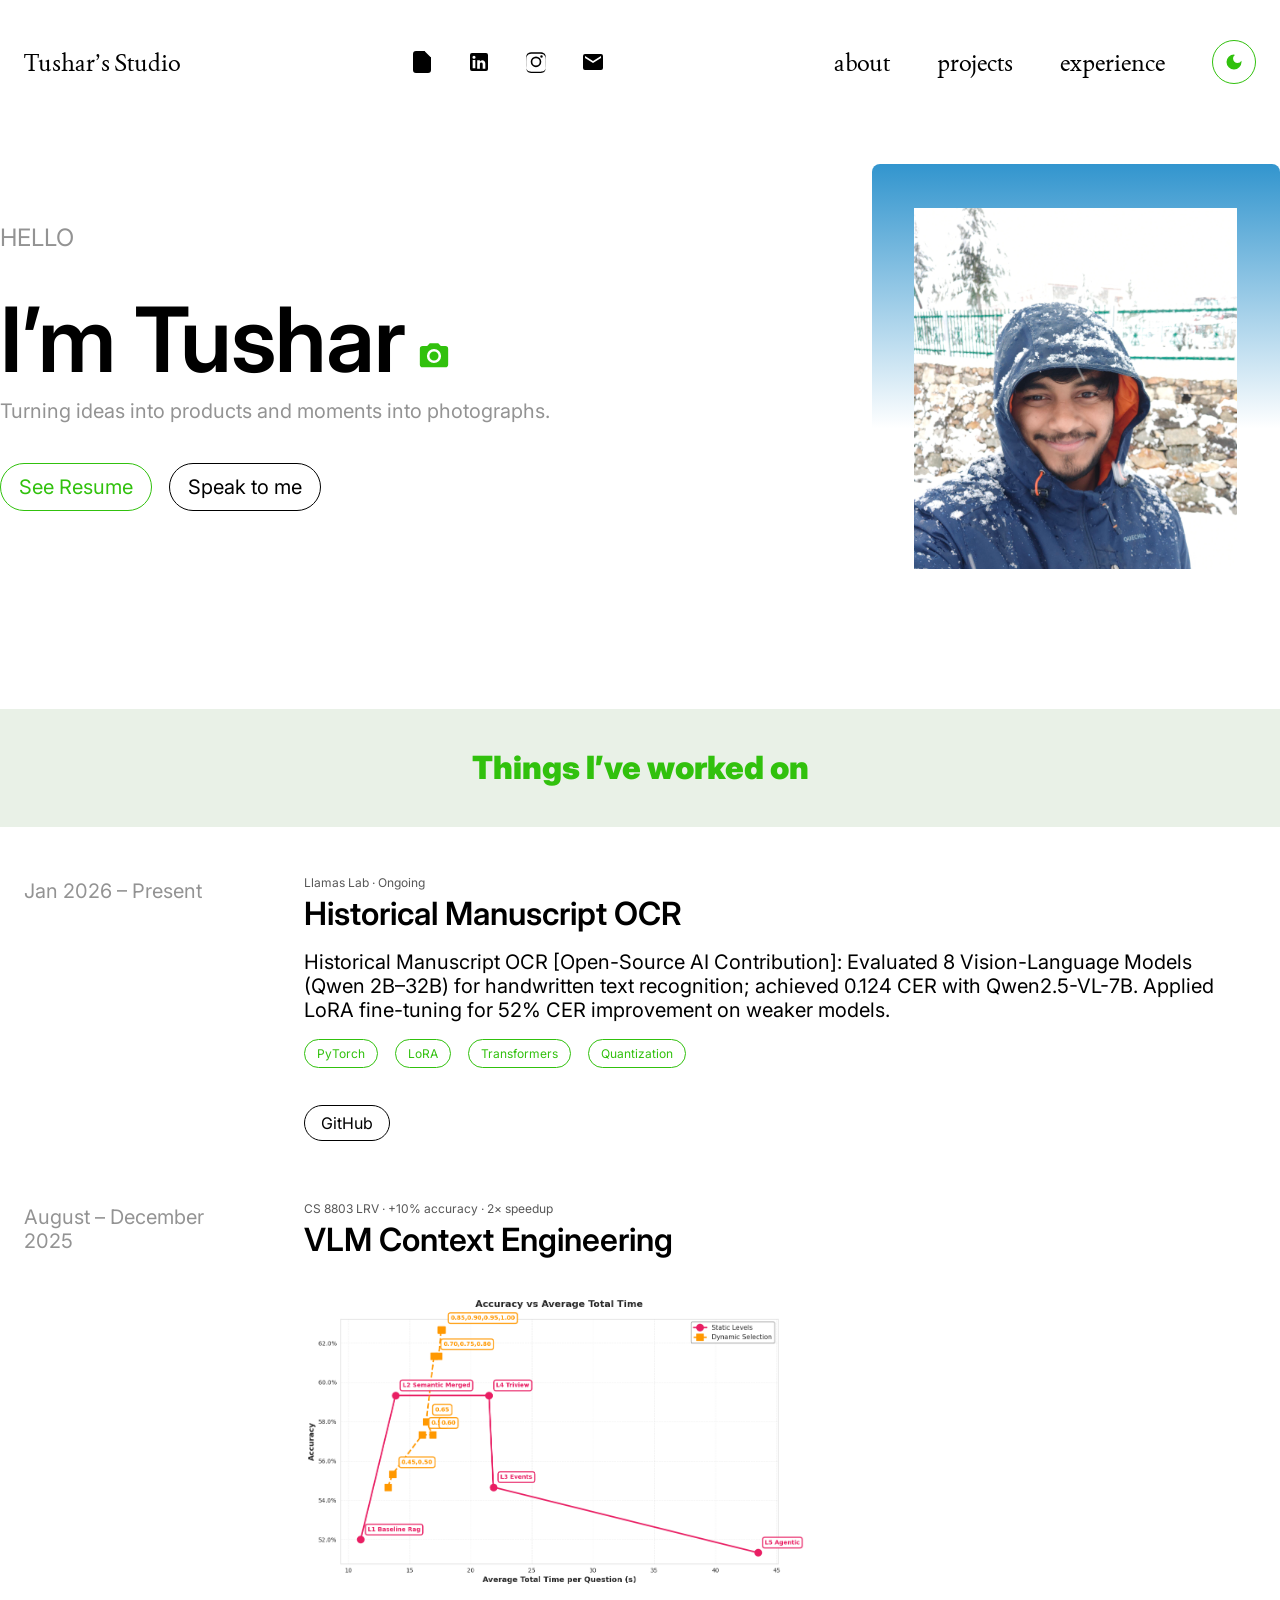
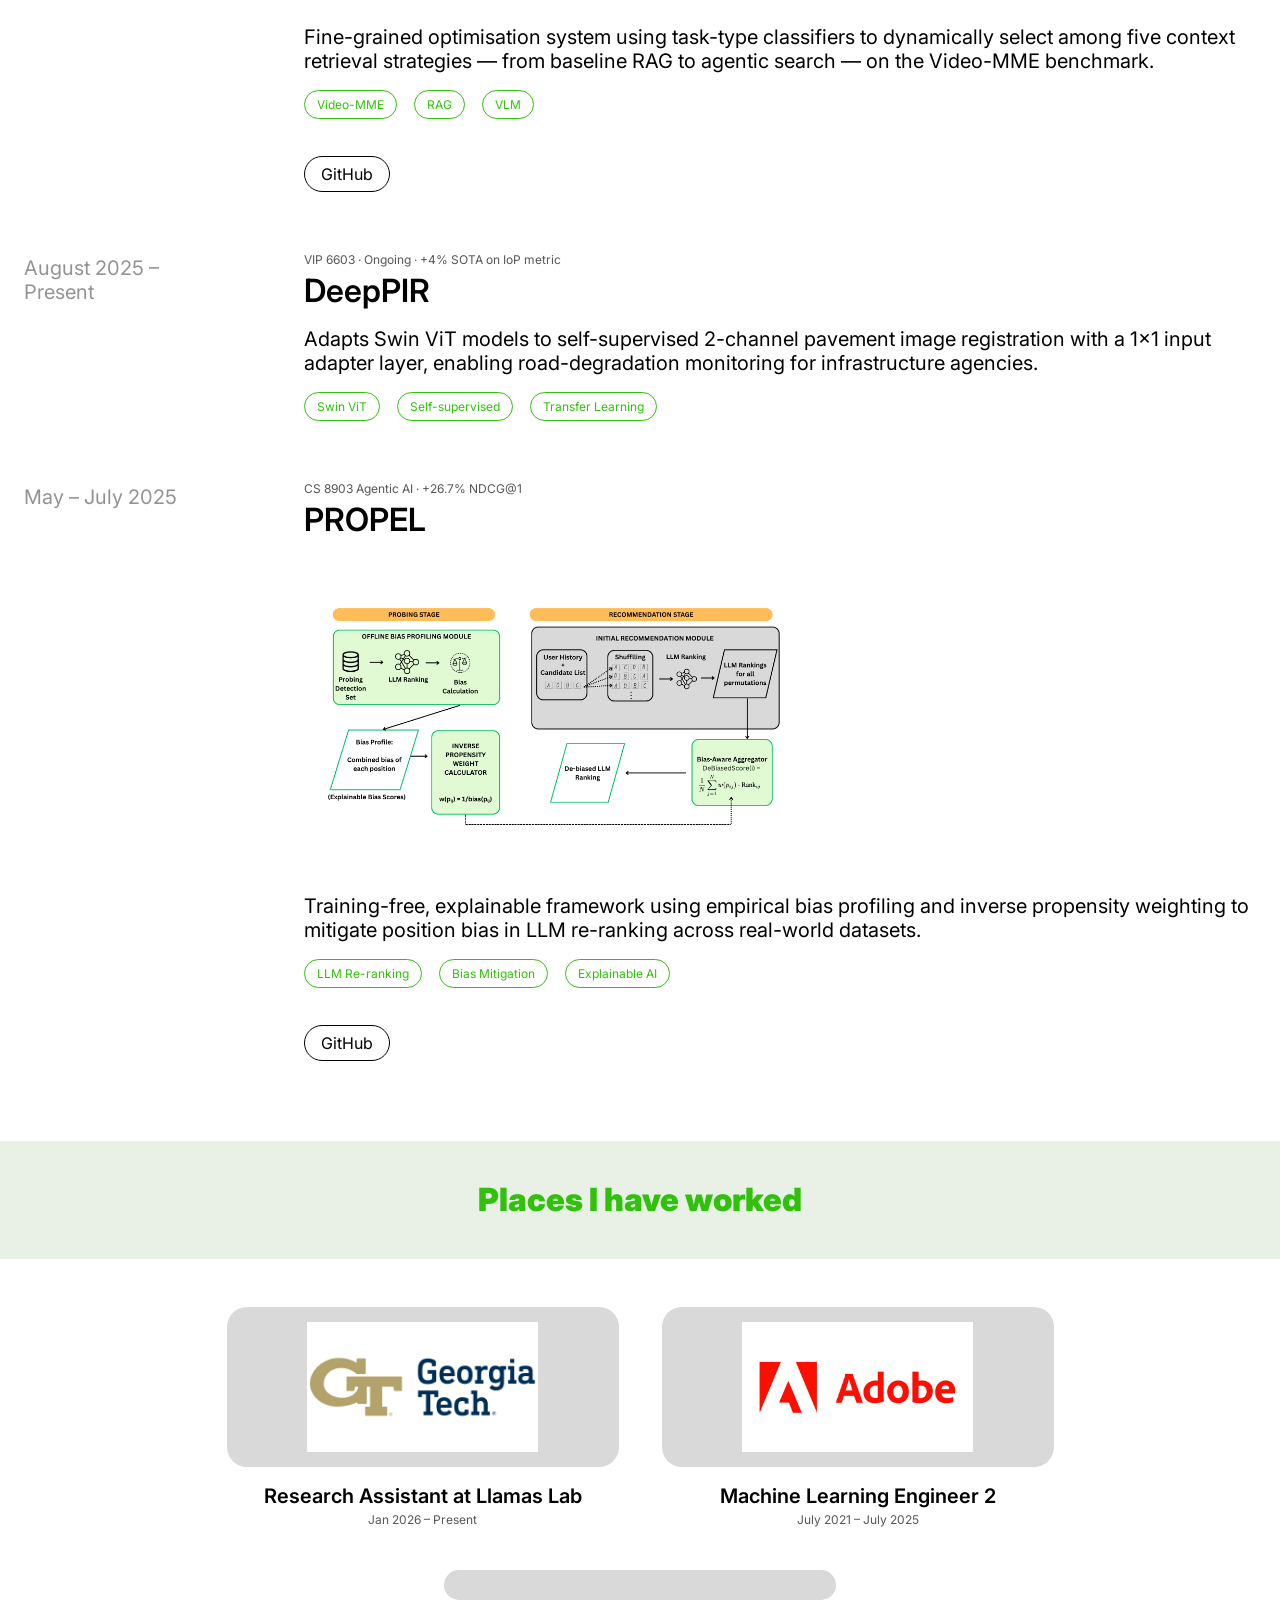
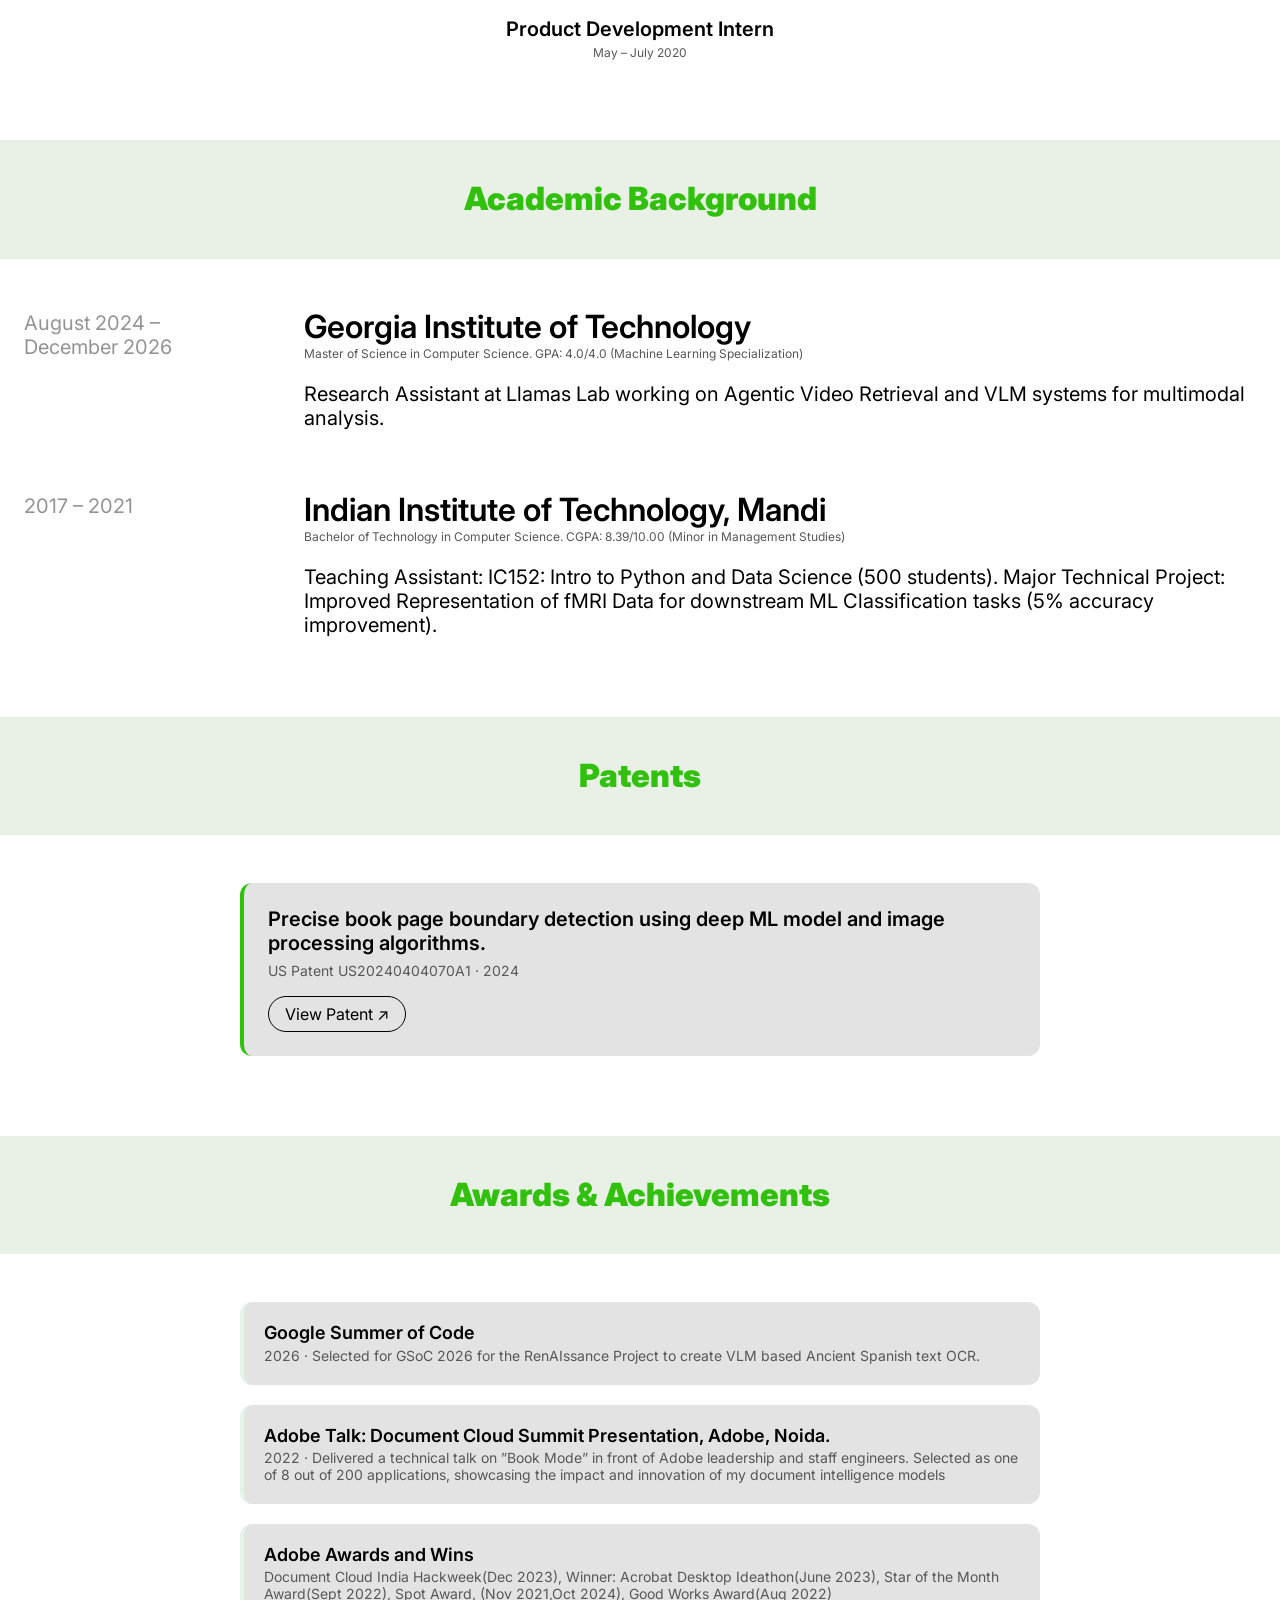
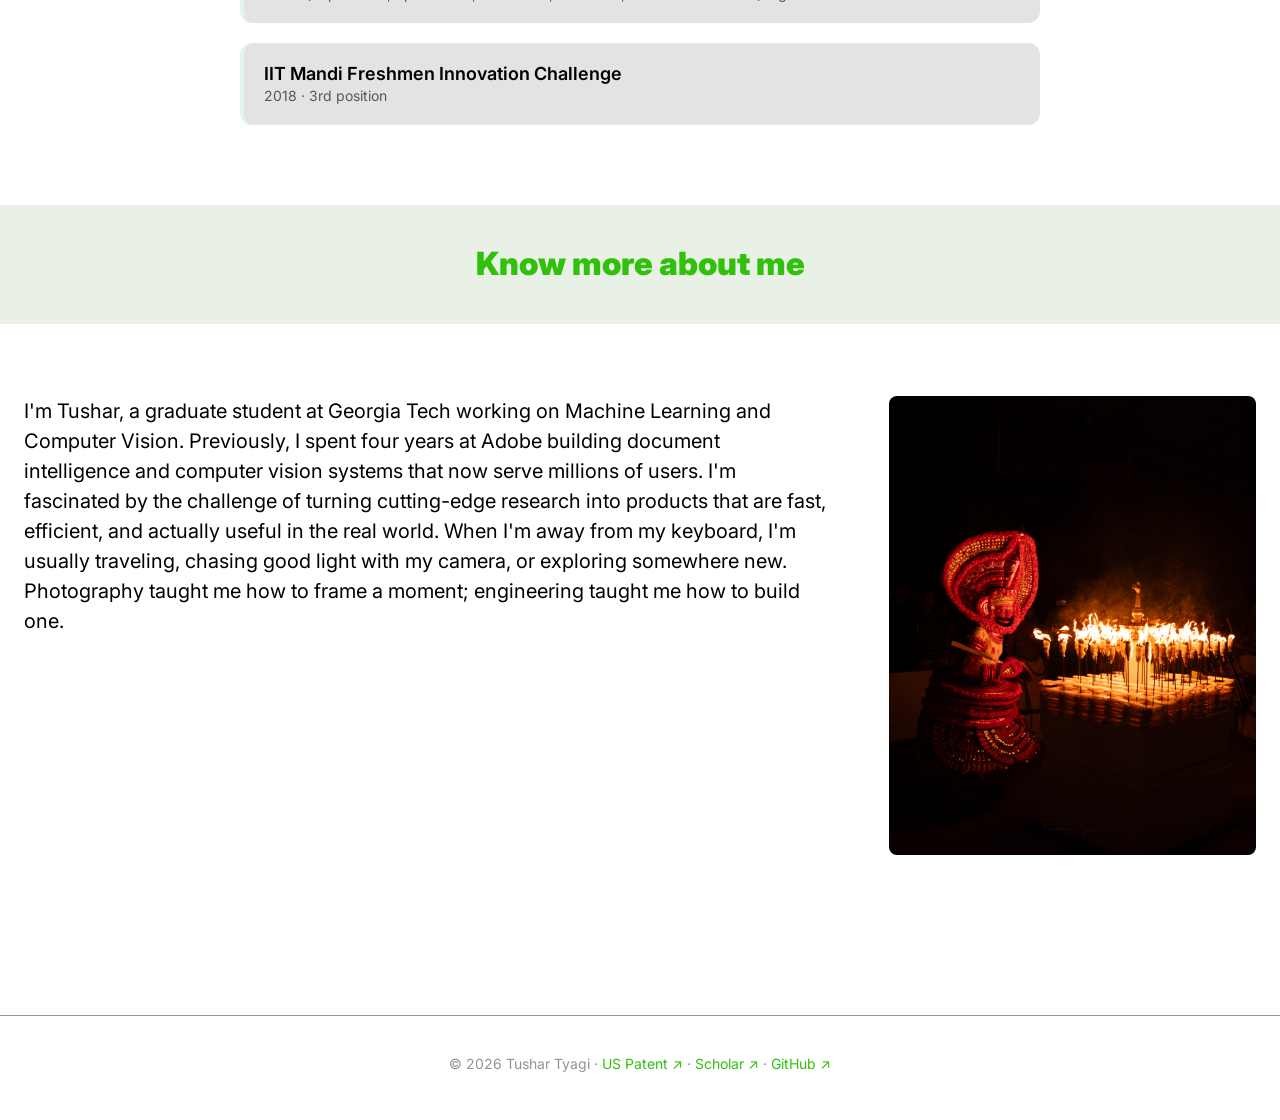
==== commit ff6addee: "Update academic background with IIT Mandi details and Georgia Tech specifics" ====
--- a/index.html
+++ b/index.html
@@ -968,24 +968,23 @@
     <div class="wrap">
       <div class="timeline">
         <div class="tl-row">
-          <div class="tl-date">2025 – 2026</div>
+          <div class="tl-date">August 2024 – December 2026</div>
           <div class="tl-content">
             <div>
               <div class="tl-title">Georgia Institute of Technology</div>
-              <div class="tl-meta">Master of Science in Computer Science. 4.0/4.0</div>
-            </div>
-            <p class="tl-desc">Specialization in Machine Learning. Master's Project on Agentic Video Analytics</p>
+              <div class="tl-meta">Master of Science in Computer Science. GPA: 4.0/4.0 (Machine Learning Specialization)</div>
+            </div>
+            <p class="tl-desc">Research Assistant at Llamas Lab working on Agentic Video Retrieval and VLM systems for multimodal analysis.</p>
           </div>
         </div>
         <div class="tl-row">
           <div class="tl-date">2017 – 2021</div>
           <div class="tl-content">
             <div>
-              <div class="tl-title">Indian Institute of Technology, Delhi</div>
-              <div class="tl-meta">Bachelor of Technology in Computer Science. Minor in Management Studies</div>
-            </div>
-            <p class="tl-desc">Bechelor's Project on Alzeimer Detection from fMRI data using novel data representations
-              in Deep Learning</p>
+              <div class="tl-title">Indian Institute of Technology, Mandi</div>
+              <div class="tl-meta">Bachelor of Technology in Computer Science. CGPA: 8.39/10.00 (Minor in Management Studies)</div>
+            </div>
+            <p class="tl-desc">Teaching Assistant: IC152: Intro to Python and Data Science (500 students). Major Technical Project: Improved Representation of fMRI Data for downstream ML Classification tasks (5% accuracy improvement).</p>
           </div>
         </div>
       </div>
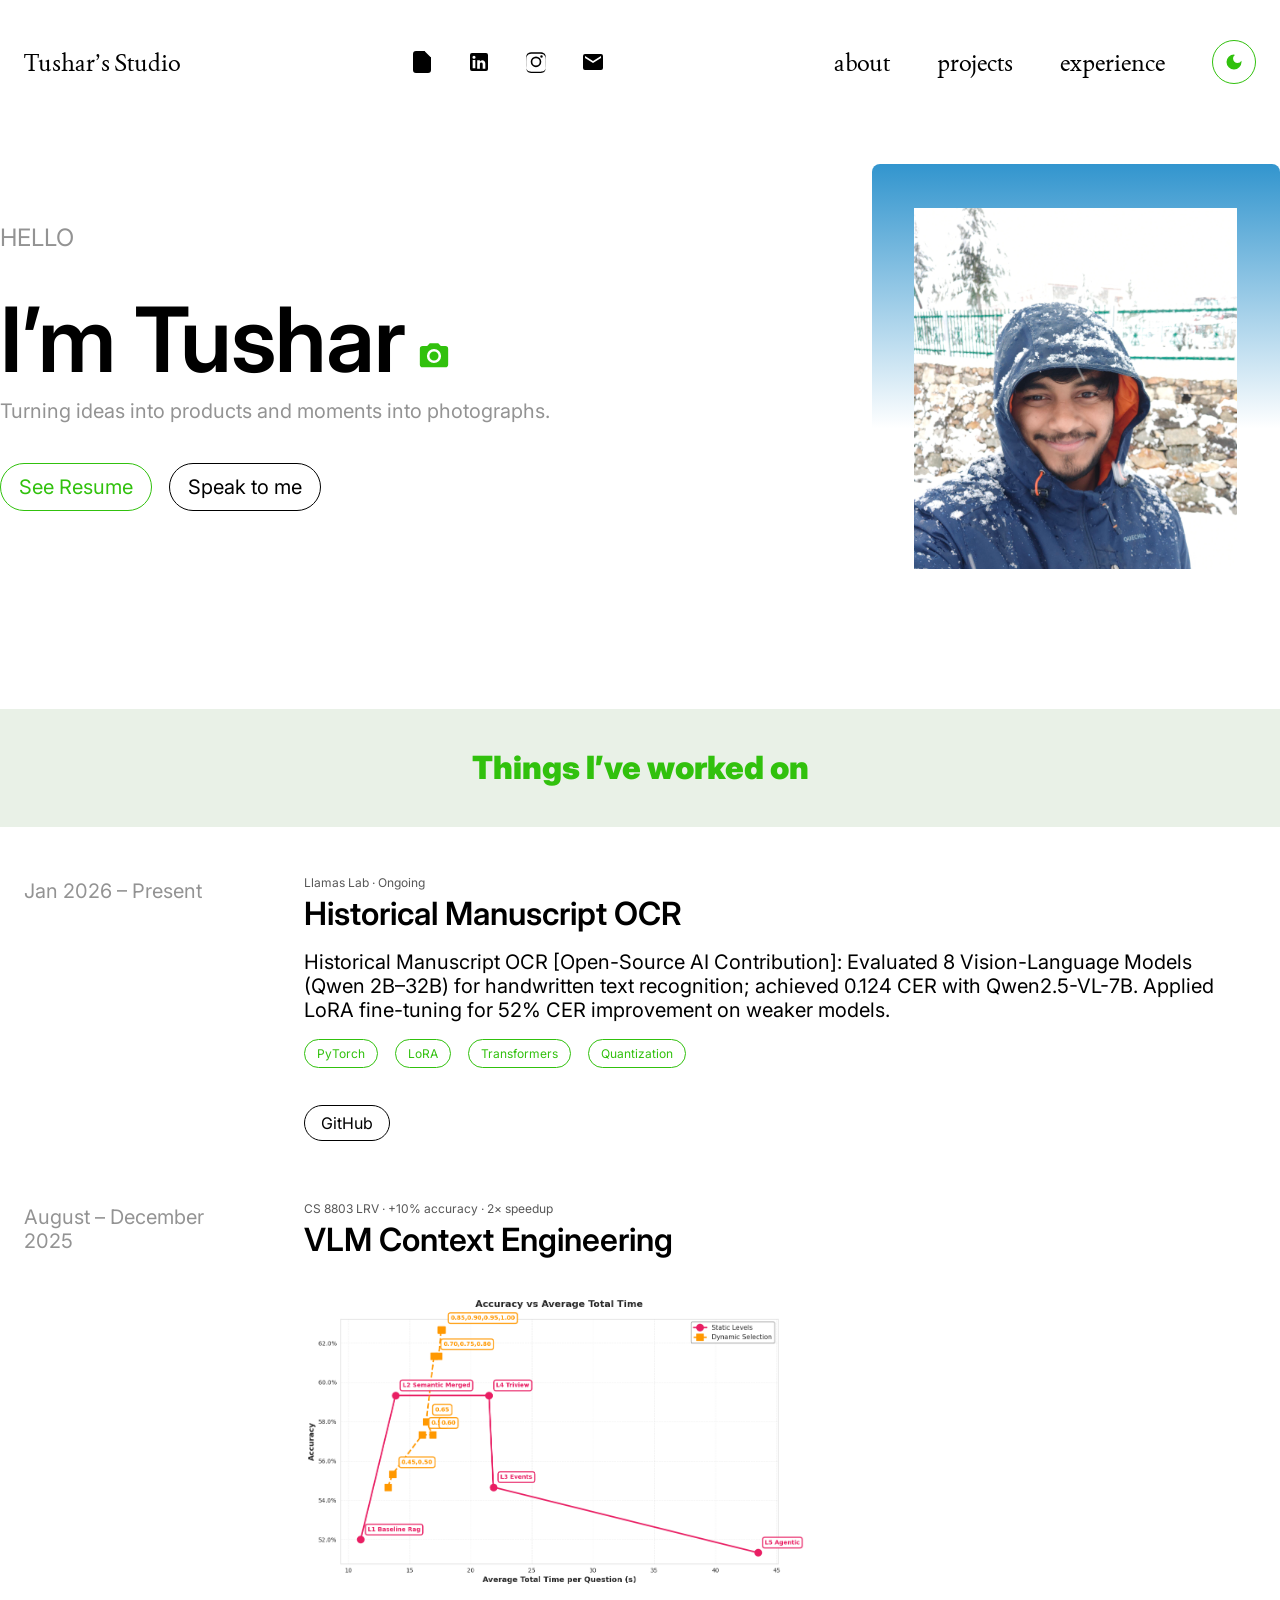
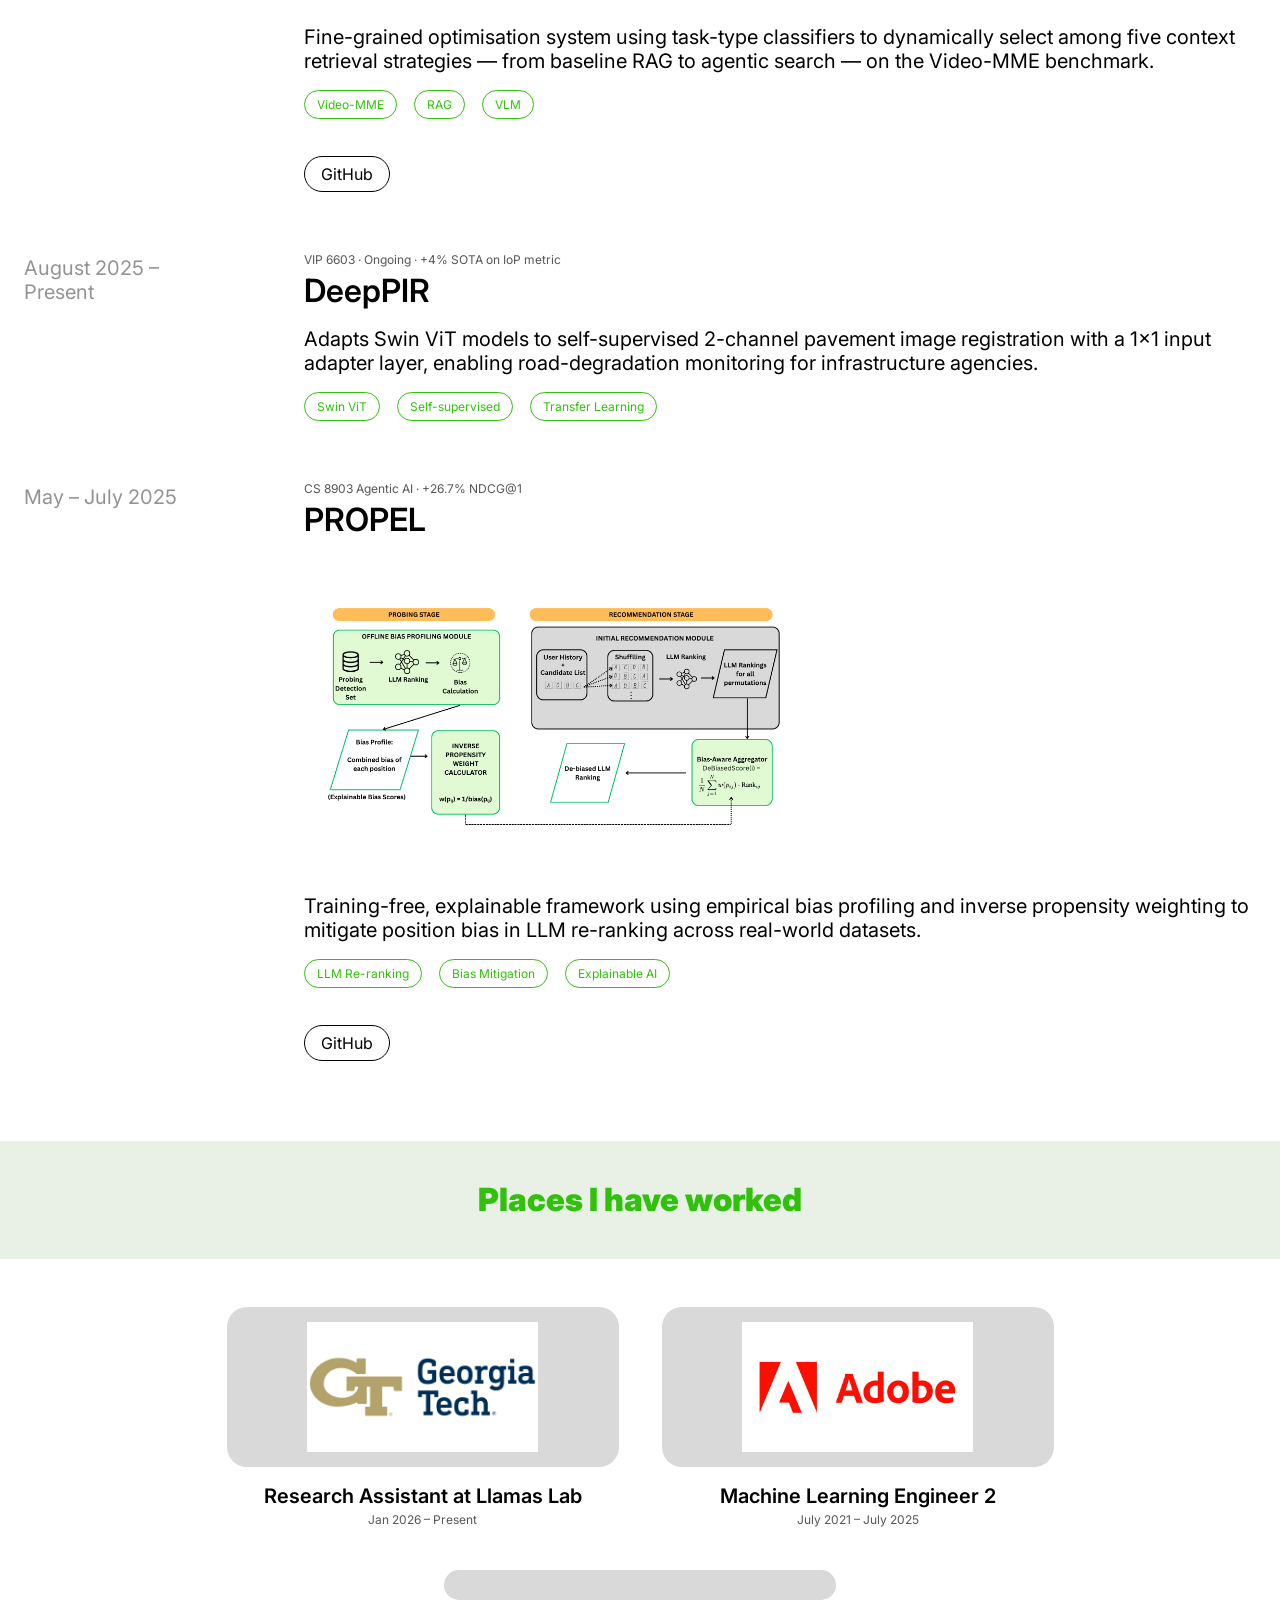
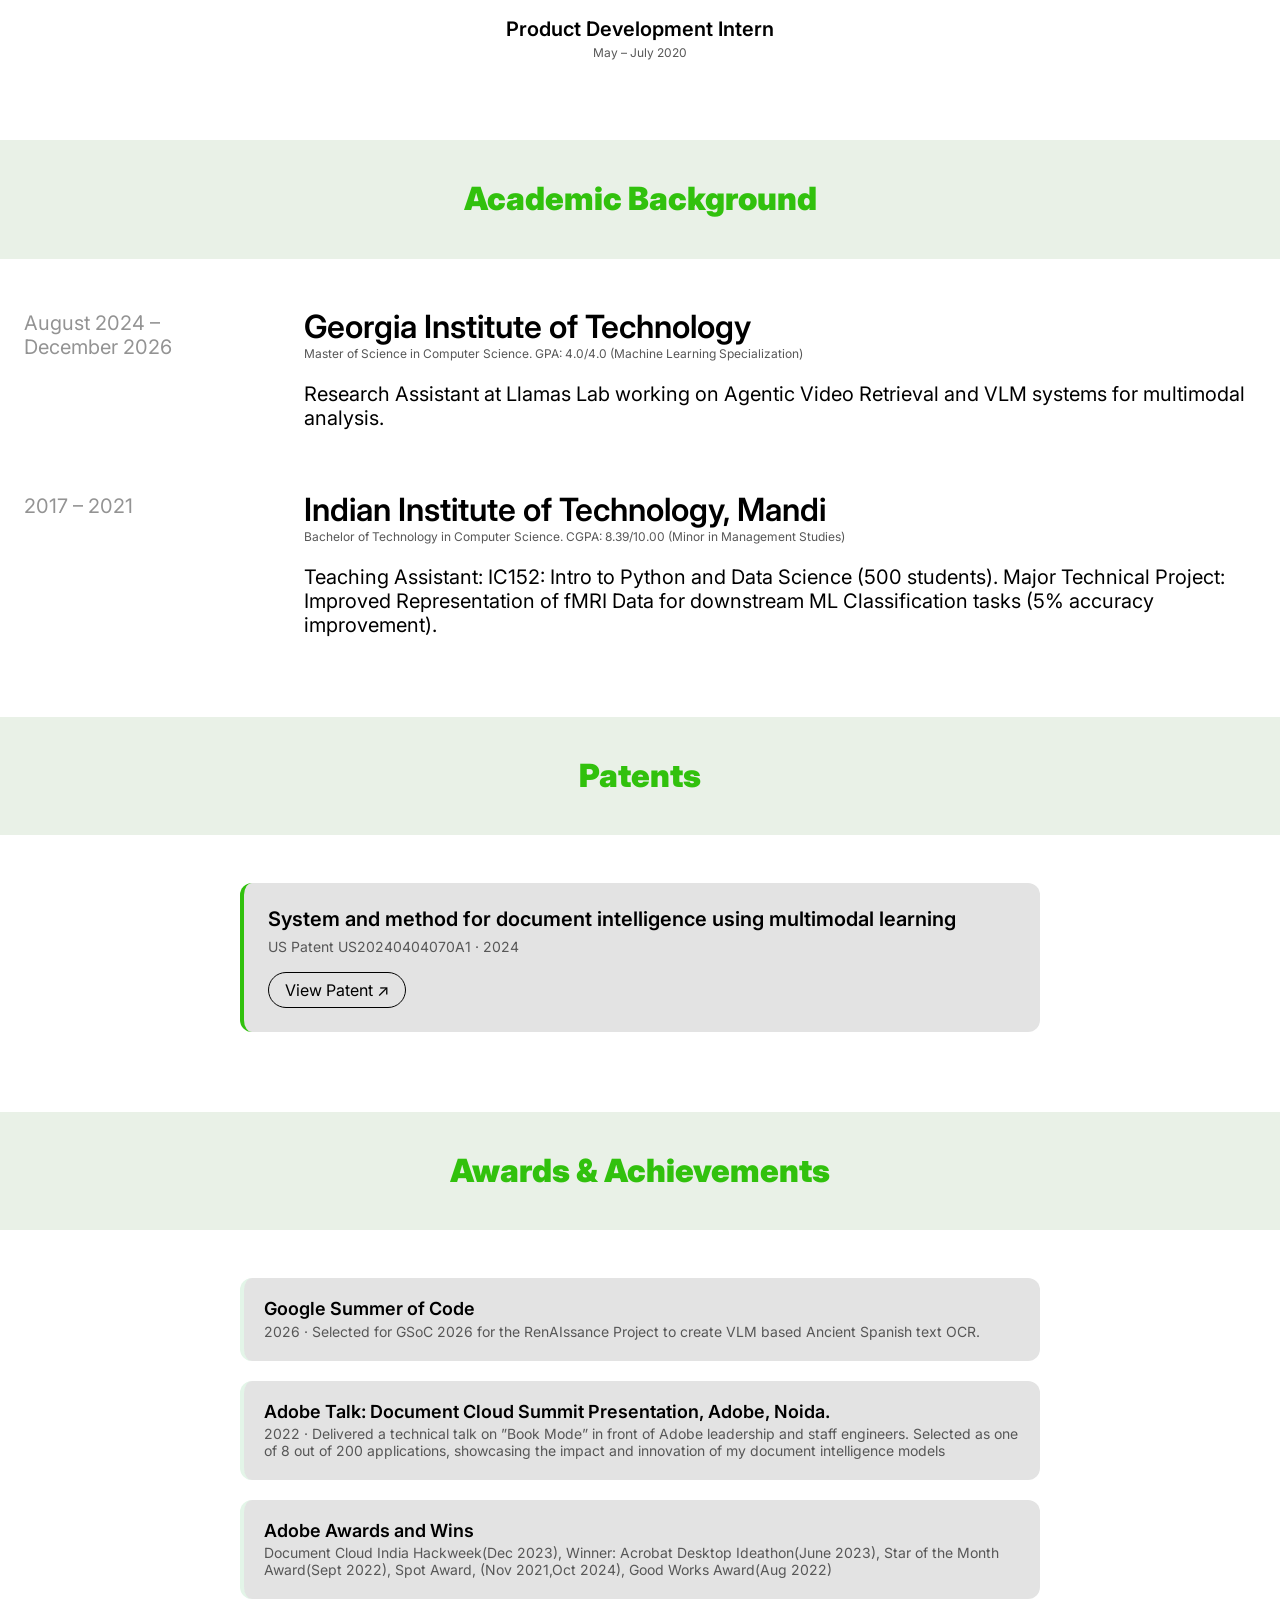
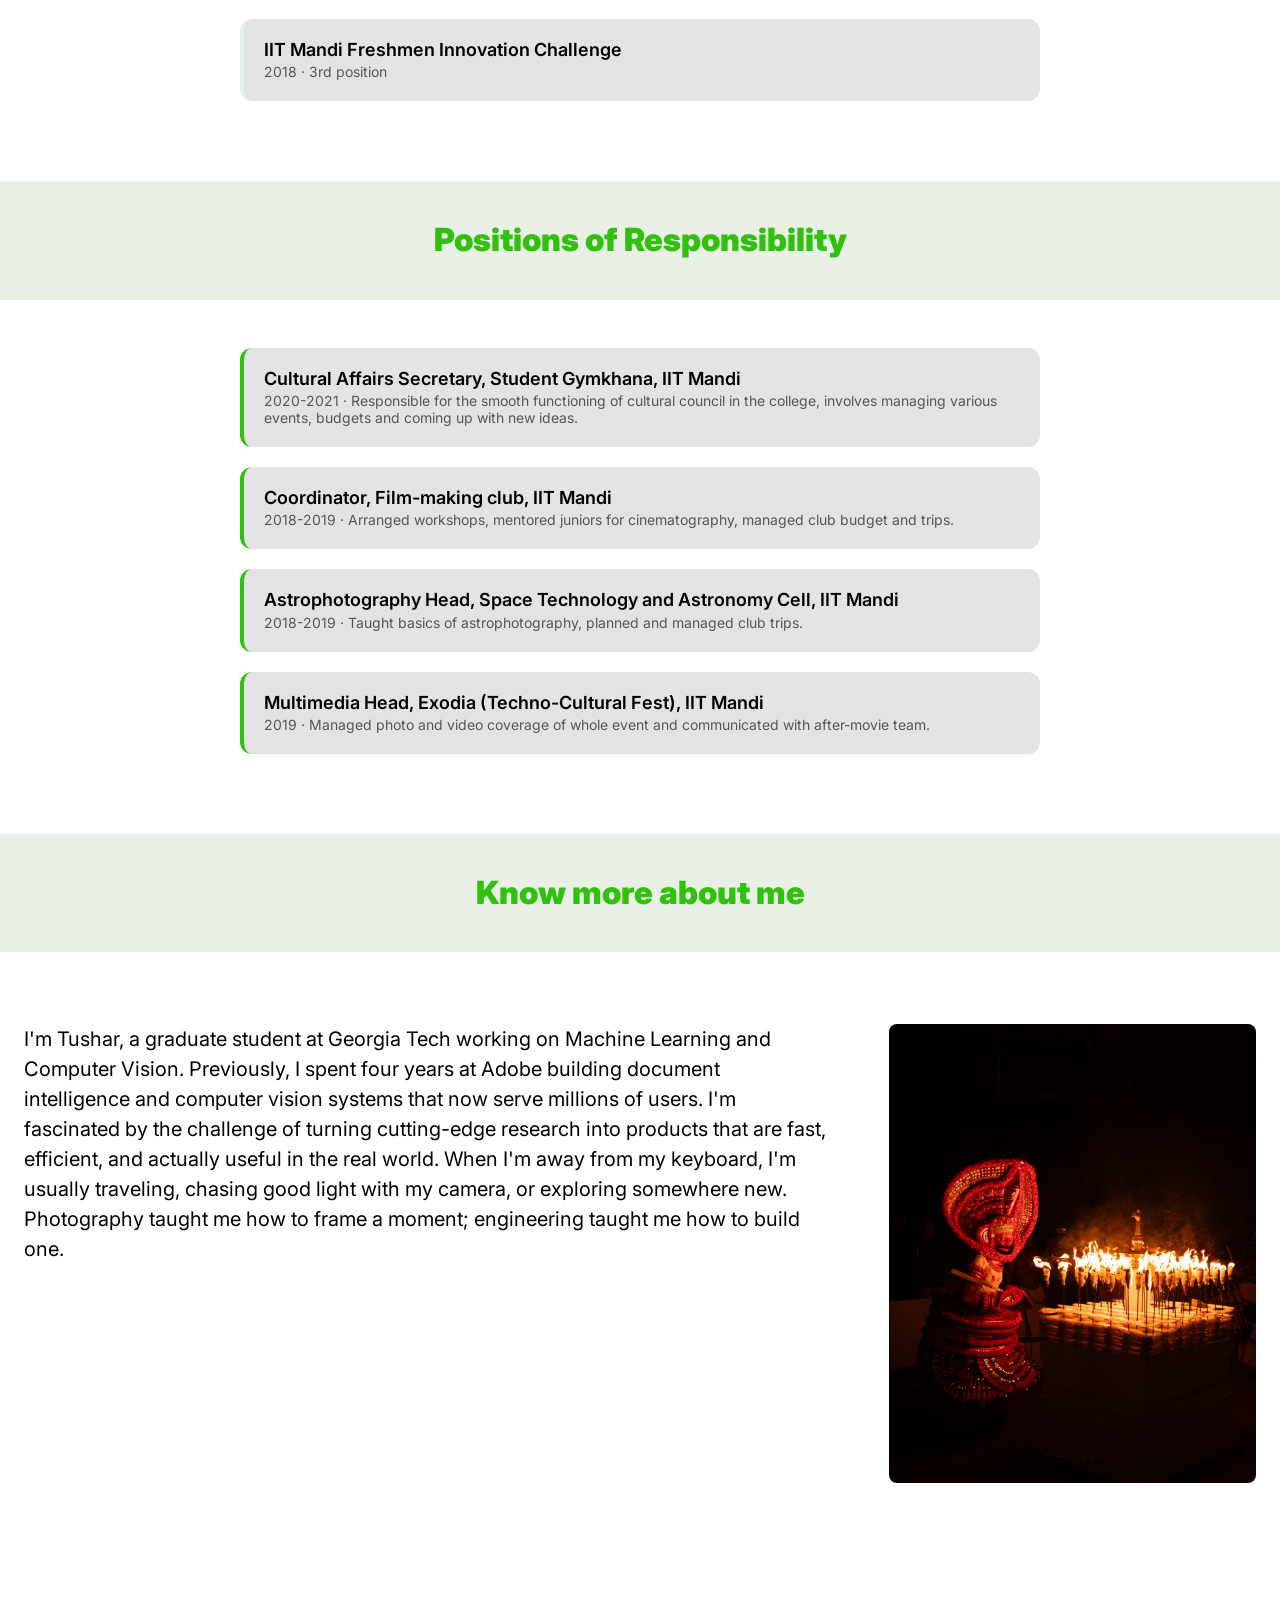
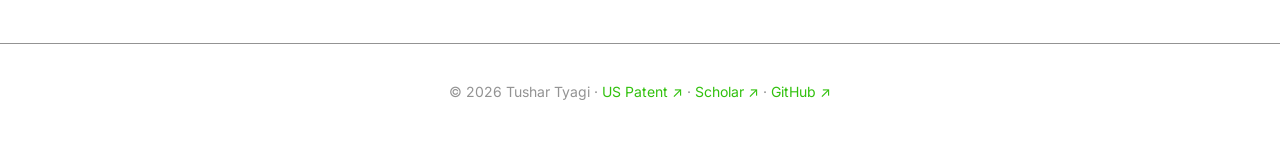
==== commit 90d92973: "Add Positions of Responsibility section; update patent title; complete academic details" ====
--- a/index.html
+++ b/index.html
@@ -527,6 +527,33 @@
     }
 
     .award-meta {
+      font-size: 14px;
+      color: var(--dim);
+    }
+
+    .positions-list {
+      display: flex;
+      flex-direction: column;
+      gap: 20px;
+      max-width: 800px;
+      margin: 0 auto;
+    }
+
+    .position-item {
+      background: var(--card);
+      border-radius: 12px;
+      padding: 20px;
+      border-left: 4px solid var(--accent);
+    }
+
+    .position-title {
+      font-size: 18px;
+      font-weight: 600;
+      color: var(--text);
+      margin-bottom: 4px;
+    }
+
+    .position-meta {
       font-size: 14px;
       color: var(--dim);
     }
@@ -1001,8 +1028,7 @@
     <div class="wrap">
       <div class="patents-list">
         <div class="patent-item">
-          <div class="patent-title">Precise book page boundary detection using deep ML model and image processing
-            algorithms.</div>
+          <div class="patent-title">System and method for document intelligence using multimodal learning</div>
           <div class="patent-meta">US Patent US20240404070A1 · 2024</div>
           <a href="https://patents.google.com/patent/US20240404070A1/en" target="_blank"
             class="btn btn-secondary btn-small">View Patent ↗</a>
@@ -1040,6 +1066,35 @@
         <div class="award-item">
           <div class="award-title">IIT Mandi Freshmen Innovation Challenge</div>
           <div class="award-meta">2018 · 3rd position</div>
+        </div>
+      </div>
+    </div>
+  </section>
+
+  <!-- ===== POSITIONS OF RESPONSIBILITY ===== -->
+  <section class="section" id="positions">
+    <div class="section-banner">
+      <div class="wrap">
+        <span class="label">Positions of Responsibility</span>
+      </div>
+    </div>
+    <div class="wrap">
+      <div class="positions-list">
+        <div class="position-item">
+          <div class="position-title">Cultural Affairs Secretary, Student Gymkhana, IIT Mandi</div>
+          <div class="position-meta">2020-2021 · Responsible for the smooth functioning of cultural council in the college, involves managing various events, budgets and coming up with new ideas.</div>
+        </div>
+        <div class="position-item">
+          <div class="position-title">Coordinator, Film-making club, IIT Mandi</div>
+          <div class="position-meta">2018-2019 · Arranged workshops, mentored juniors for cinematography, managed club budget and trips.</div>
+        </div>
+        <div class="position-item">
+          <div class="position-title">Astrophotography Head, Space Technology and Astronomy Cell, IIT Mandi</div>
+          <div class="position-meta">2018-2019 · Taught basics of astrophotography, planned and managed club trips.</div>
+        </div>
+        <div class="position-item">
+          <div class="position-title">Multimedia Head, Exodia (Techno-Cultural Fest), IIT Mandi</div>
+          <div class="position-meta">2019 · Managed photo and video coverage of whole event and communicated with after-movie team.</div>
         </div>
       </div>
     </div>
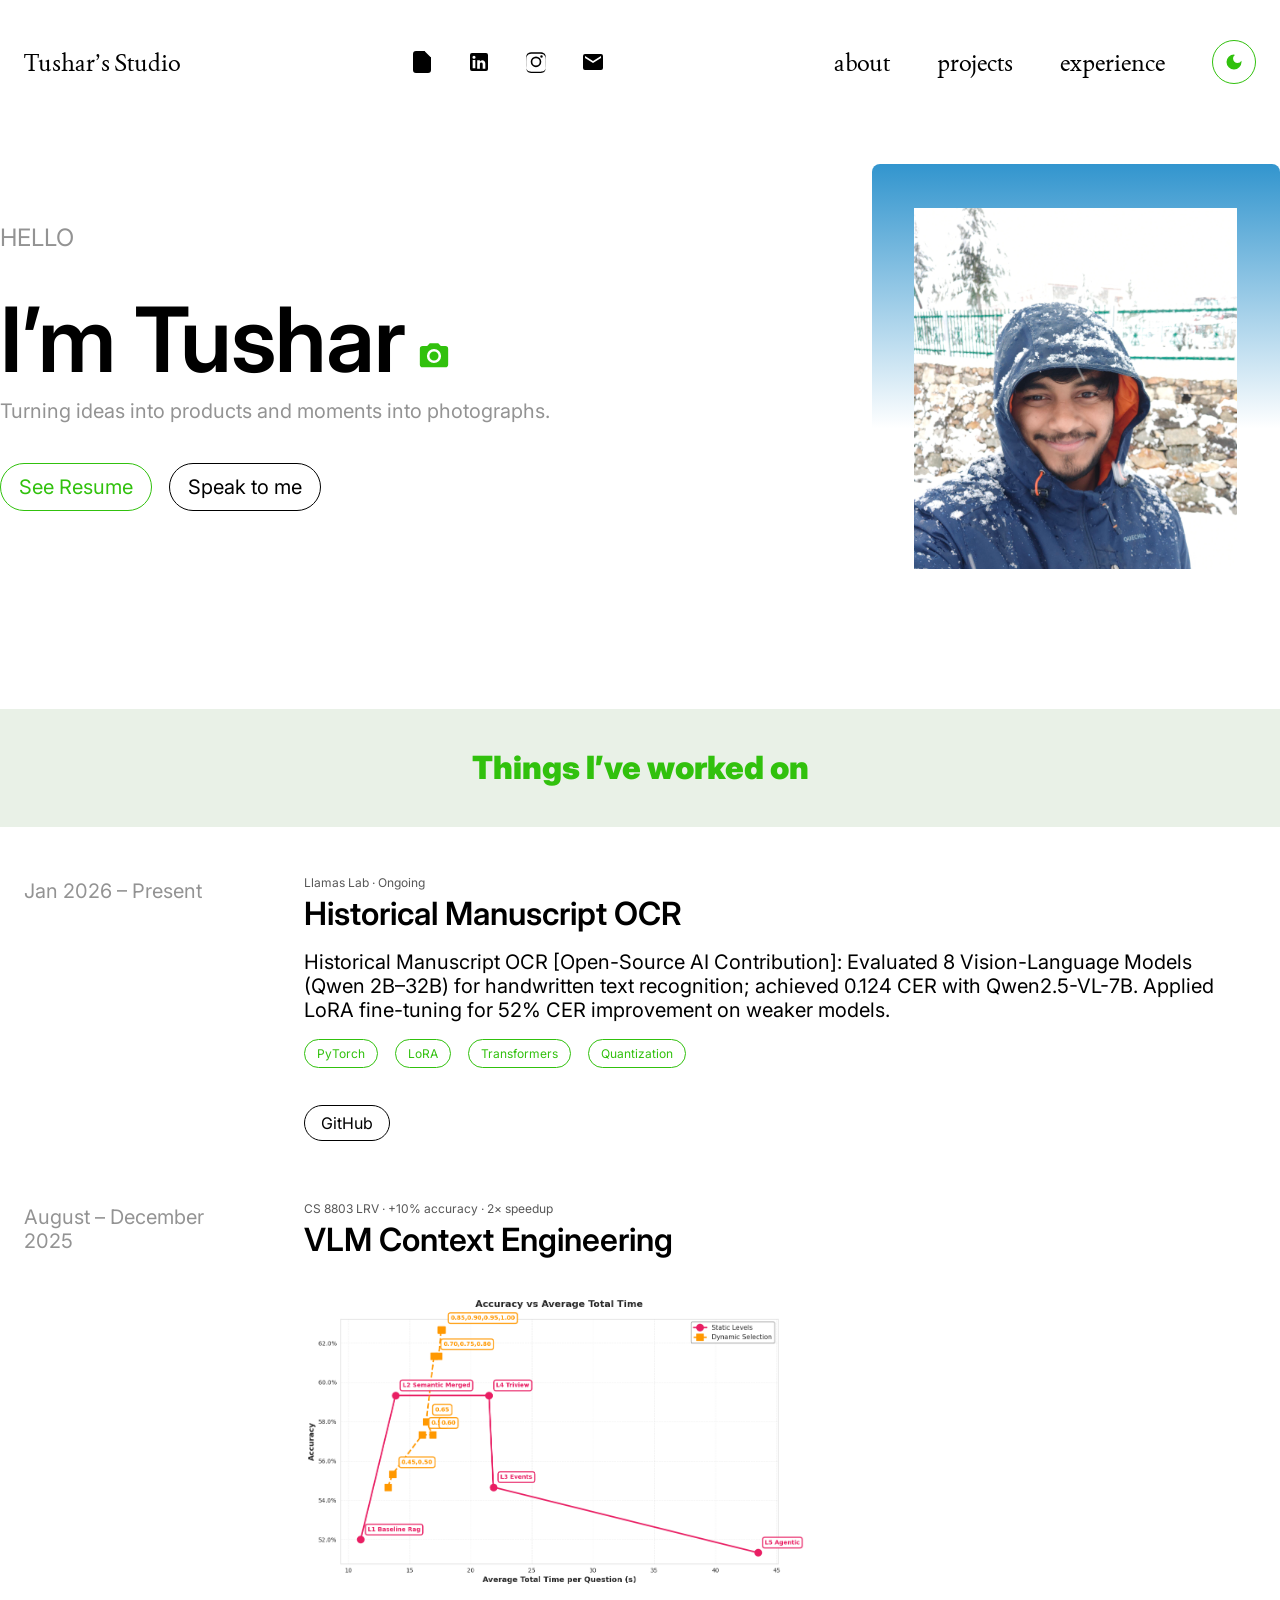
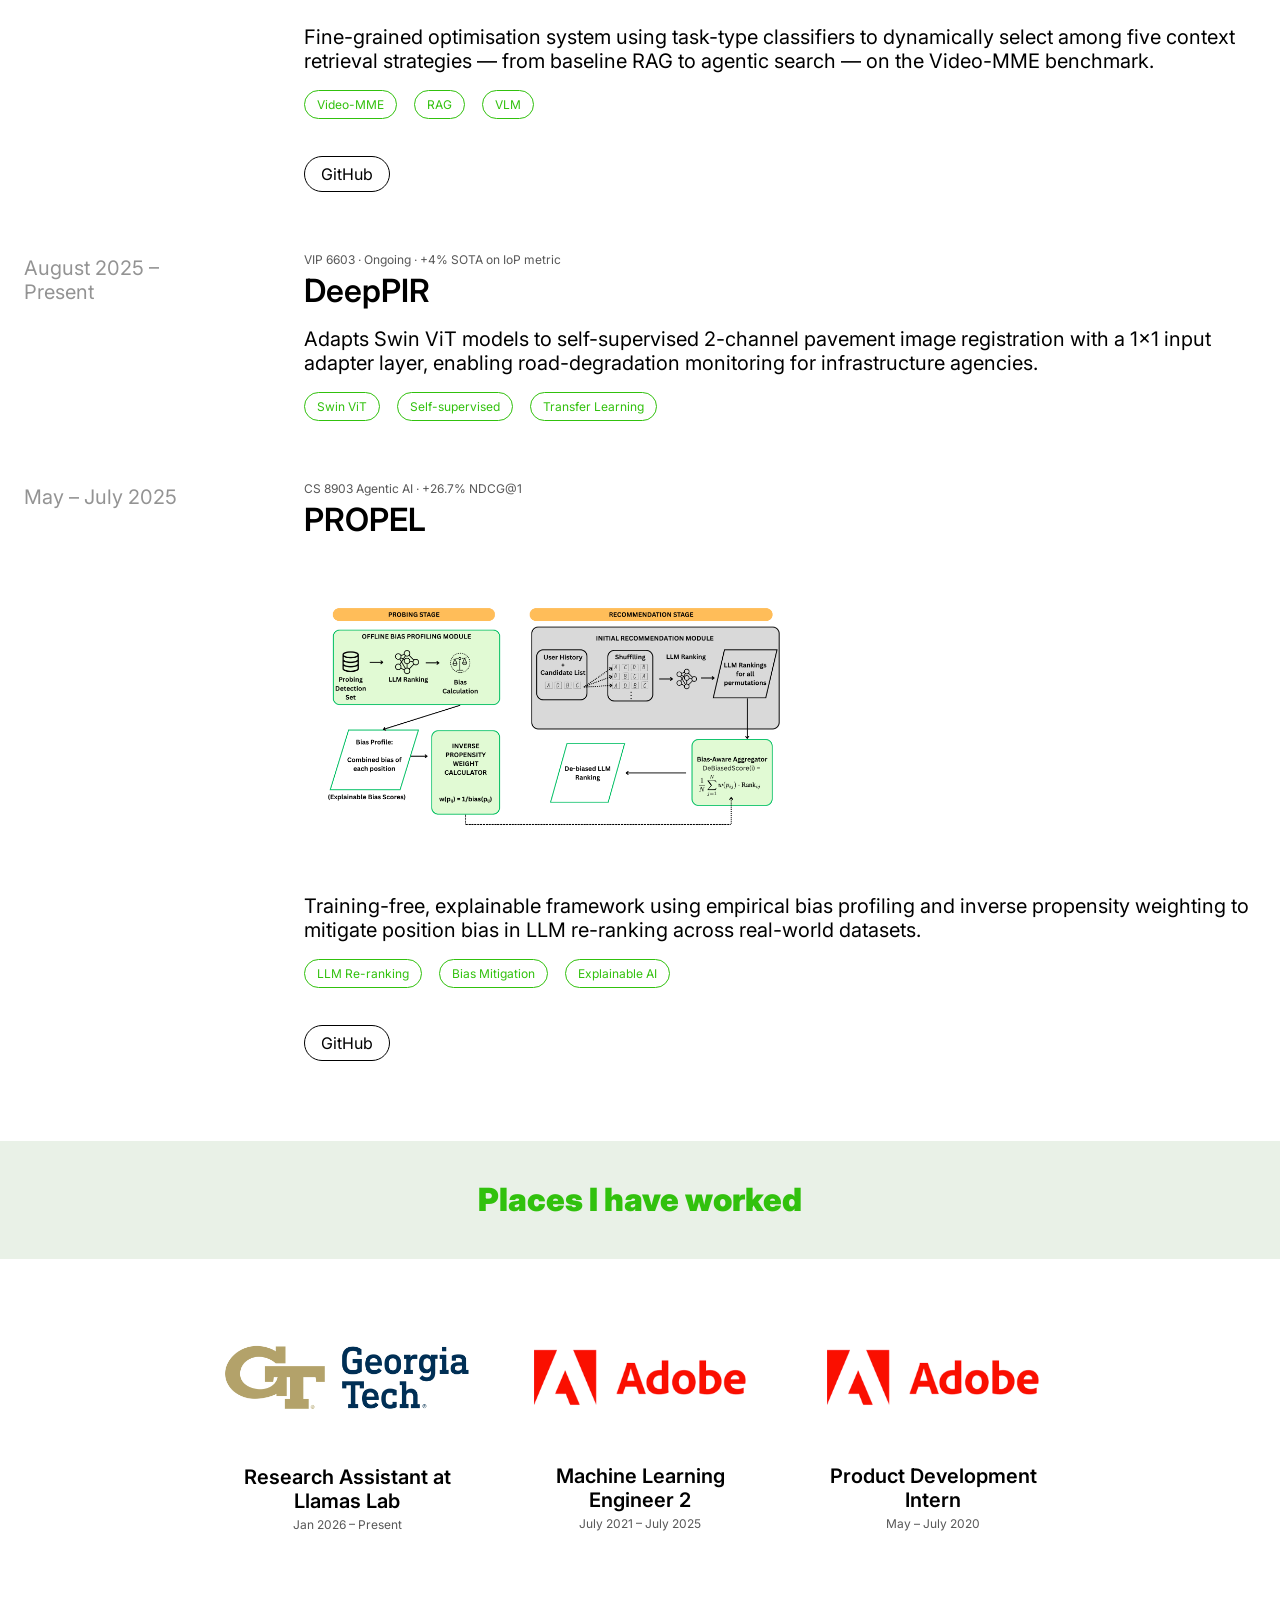
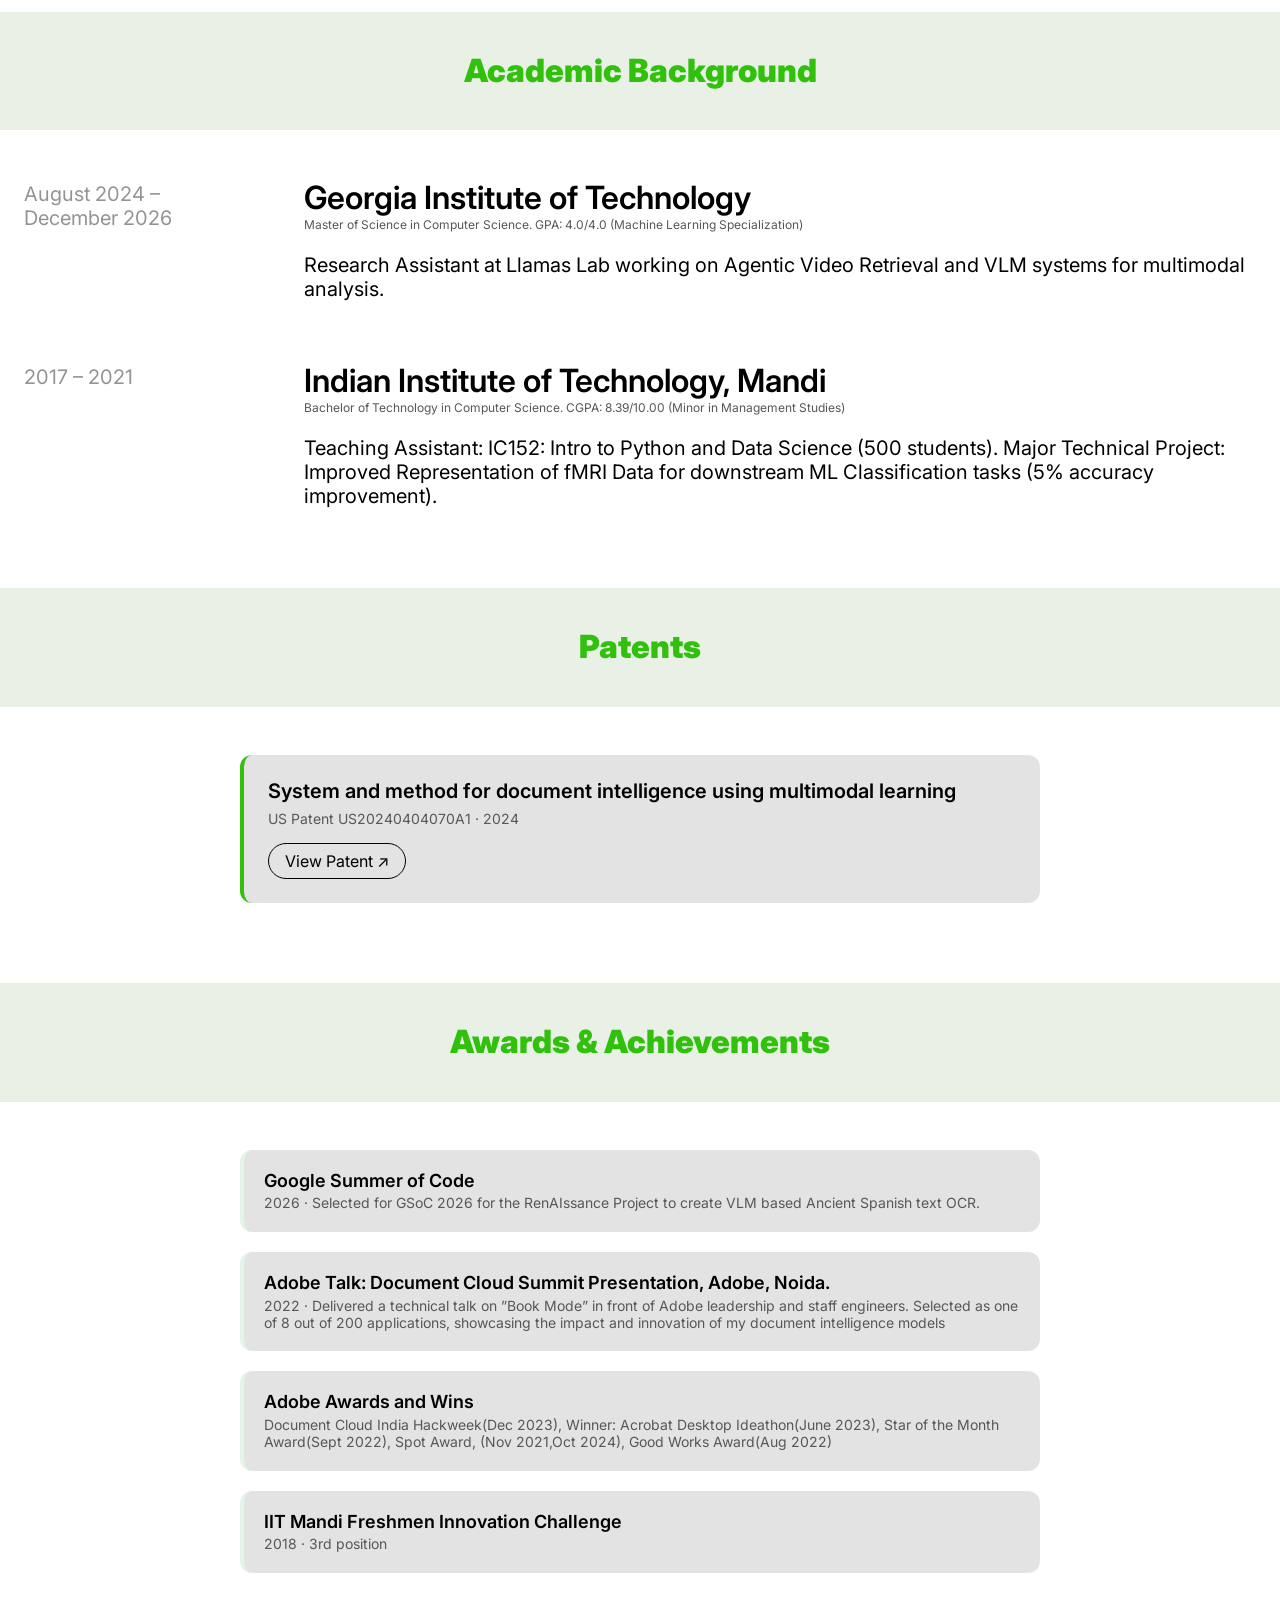
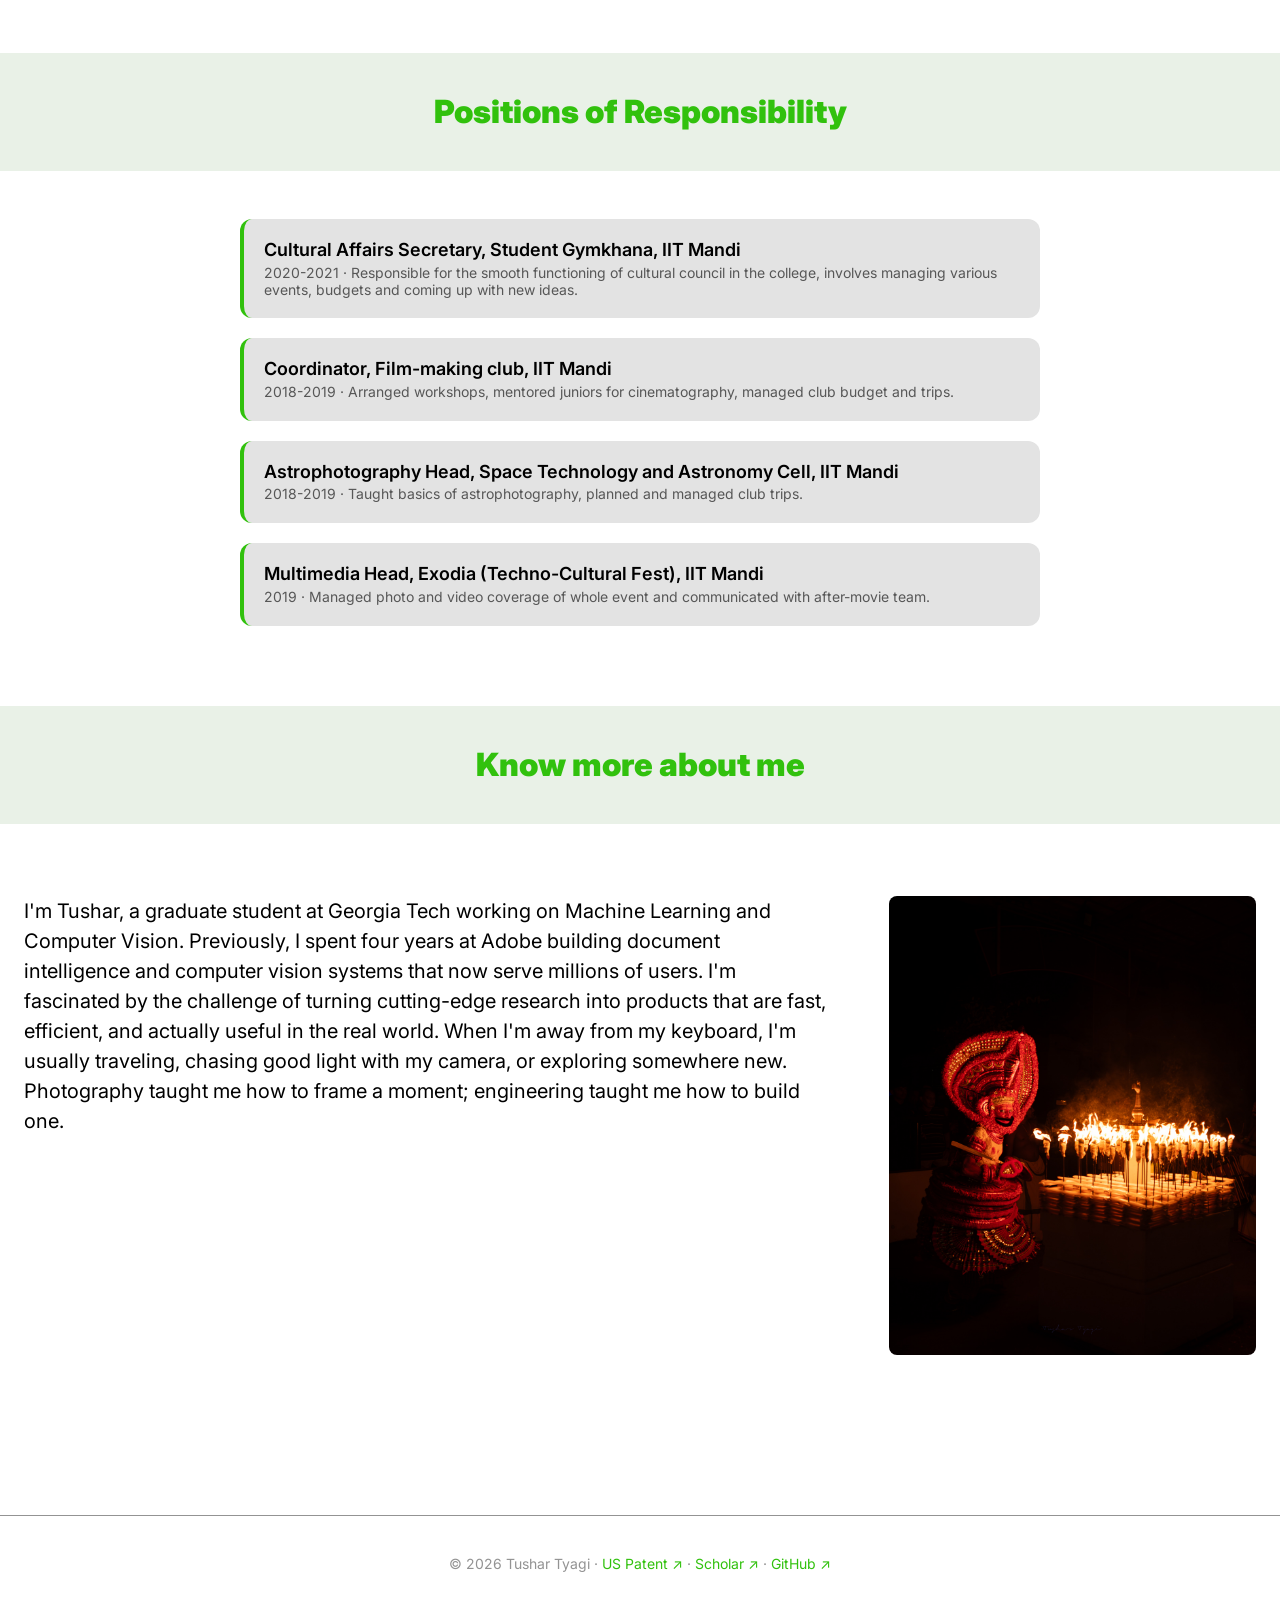
==== commit ff3ccf5d: "update broken links and resume" ====
--- a/index.html
+++ b/index.html
@@ -573,21 +573,18 @@
       flex-direction: column;
       align-items: center;
       gap: 17px;
-      width: 392px;
+      width: 250px;
       max-width: 100%;
     }
 
     .exp-img {
       width: 100%;
-      height: auto;
-      max-height: 160px;
-      border-radius: 20px;
+      /* height: 140px;
+      border-radius: 20px; */
       background: var(--card-img);
       object-fit: contain;
-      padding: 15px;
-      display: flex;
-      justify-content: center;
-      align-items: center;
+      /* padding: 24px; */
+      display: block;
     }
 
     .exp-img.note {
@@ -779,7 +776,7 @@
     <a href="#" class="nav-logo">Tushar&rsquo;s Studio</a>
 
     <div class="nav-social">
-      <a href="tushar_tyagi_Jan26_res.pdf" target="_blank" aria-label="Résumé" title="Résumé">
+      <a href="Tushar_resume.pdf" target="_blank" aria-label="Résumé" title="Résumé">
         <svg viewBox="0 0 24 24" fill="none" stroke="currentColor" stroke-width="2" stroke-linecap="round"
           stroke-linejoin="round">
           <path d="M14 2H6a2 2 0 0 0-2 2v16a2 2 0 0 0 2 2h12a2 2 0 0 0 2-2V8l-6-6z" />
@@ -974,7 +971,7 @@
         </div>
 
         <div class="exp-card">
-          <div class="exp-img"></div>
+          <img class="exp-img" src="icons/adobe.png" alt="Adobe Logo">
           <div class="exp-info">
             <div class="exp-role">Product Development Intern</div>
             <div class="exp-date">May – July 2020</div>
@@ -999,9 +996,11 @@
           <div class="tl-content">
             <div>
               <div class="tl-title">Georgia Institute of Technology</div>
-              <div class="tl-meta">Master of Science in Computer Science. GPA: 4.0/4.0 (Machine Learning Specialization)</div>
-            </div>
-            <p class="tl-desc">Research Assistant at Llamas Lab working on Agentic Video Retrieval and VLM systems for multimodal analysis.</p>
+              <div class="tl-meta">Master of Science in Computer Science. GPA: 4.0/4.0 (Machine Learning Specialization)
+              </div>
+            </div>
+            <p class="tl-desc">Research Assistant at Llamas Lab working on Agentic Video Retrieval and VLM systems for
+              multimodal analysis.</p>
           </div>
         </div>
         <div class="tl-row">
@@ -1009,9 +1008,12 @@
           <div class="tl-content">
             <div>
               <div class="tl-title">Indian Institute of Technology, Mandi</div>
-              <div class="tl-meta">Bachelor of Technology in Computer Science. CGPA: 8.39/10.00 (Minor in Management Studies)</div>
-            </div>
-            <p class="tl-desc">Teaching Assistant: IC152: Intro to Python and Data Science (500 students). Major Technical Project: Improved Representation of fMRI Data for downstream ML Classification tasks (5% accuracy improvement).</p>
+              <div class="tl-meta">Bachelor of Technology in Computer Science. CGPA: 8.39/10.00 (Minor in Management
+                Studies)</div>
+            </div>
+            <p class="tl-desc">Teaching Assistant: IC152: Intro to Python and Data Science (500 students). Major
+              Technical Project: Improved Representation of fMRI Data for downstream ML Classification tasks (5%
+              accuracy improvement).</p>
           </div>
         </div>
       </div>
@@ -1082,19 +1084,23 @@
       <div class="positions-list">
         <div class="position-item">
           <div class="position-title">Cultural Affairs Secretary, Student Gymkhana, IIT Mandi</div>
-          <div class="position-meta">2020-2021 · Responsible for the smooth functioning of cultural council in the college, involves managing various events, budgets and coming up with new ideas.</div>
+          <div class="position-meta">2020-2021 · Responsible for the smooth functioning of cultural council in the
+            college, involves managing various events, budgets and coming up with new ideas.</div>
         </div>
         <div class="position-item">
           <div class="position-title">Coordinator, Film-making club, IIT Mandi</div>
-          <div class="position-meta">2018-2019 · Arranged workshops, mentored juniors for cinematography, managed club budget and trips.</div>
+          <div class="position-meta">2018-2019 · Arranged workshops, mentored juniors for cinematography, managed club
+            budget and trips.</div>
         </div>
         <div class="position-item">
           <div class="position-title">Astrophotography Head, Space Technology and Astronomy Cell, IIT Mandi</div>
-          <div class="position-meta">2018-2019 · Taught basics of astrophotography, planned and managed club trips.</div>
+          <div class="position-meta">2018-2019 · Taught basics of astrophotography, planned and managed club trips.
+          </div>
         </div>
         <div class="position-item">
           <div class="position-title">Multimedia Head, Exodia (Techno-Cultural Fest), IIT Mandi</div>
-          <div class="position-meta">2019 · Managed photo and video coverage of whole event and communicated with after-movie team.</div>
+          <div class="position-meta">2019 · Managed photo and video coverage of whole event and communicated with
+            after-movie team.</div>
         </div>
       </div>
     </div>
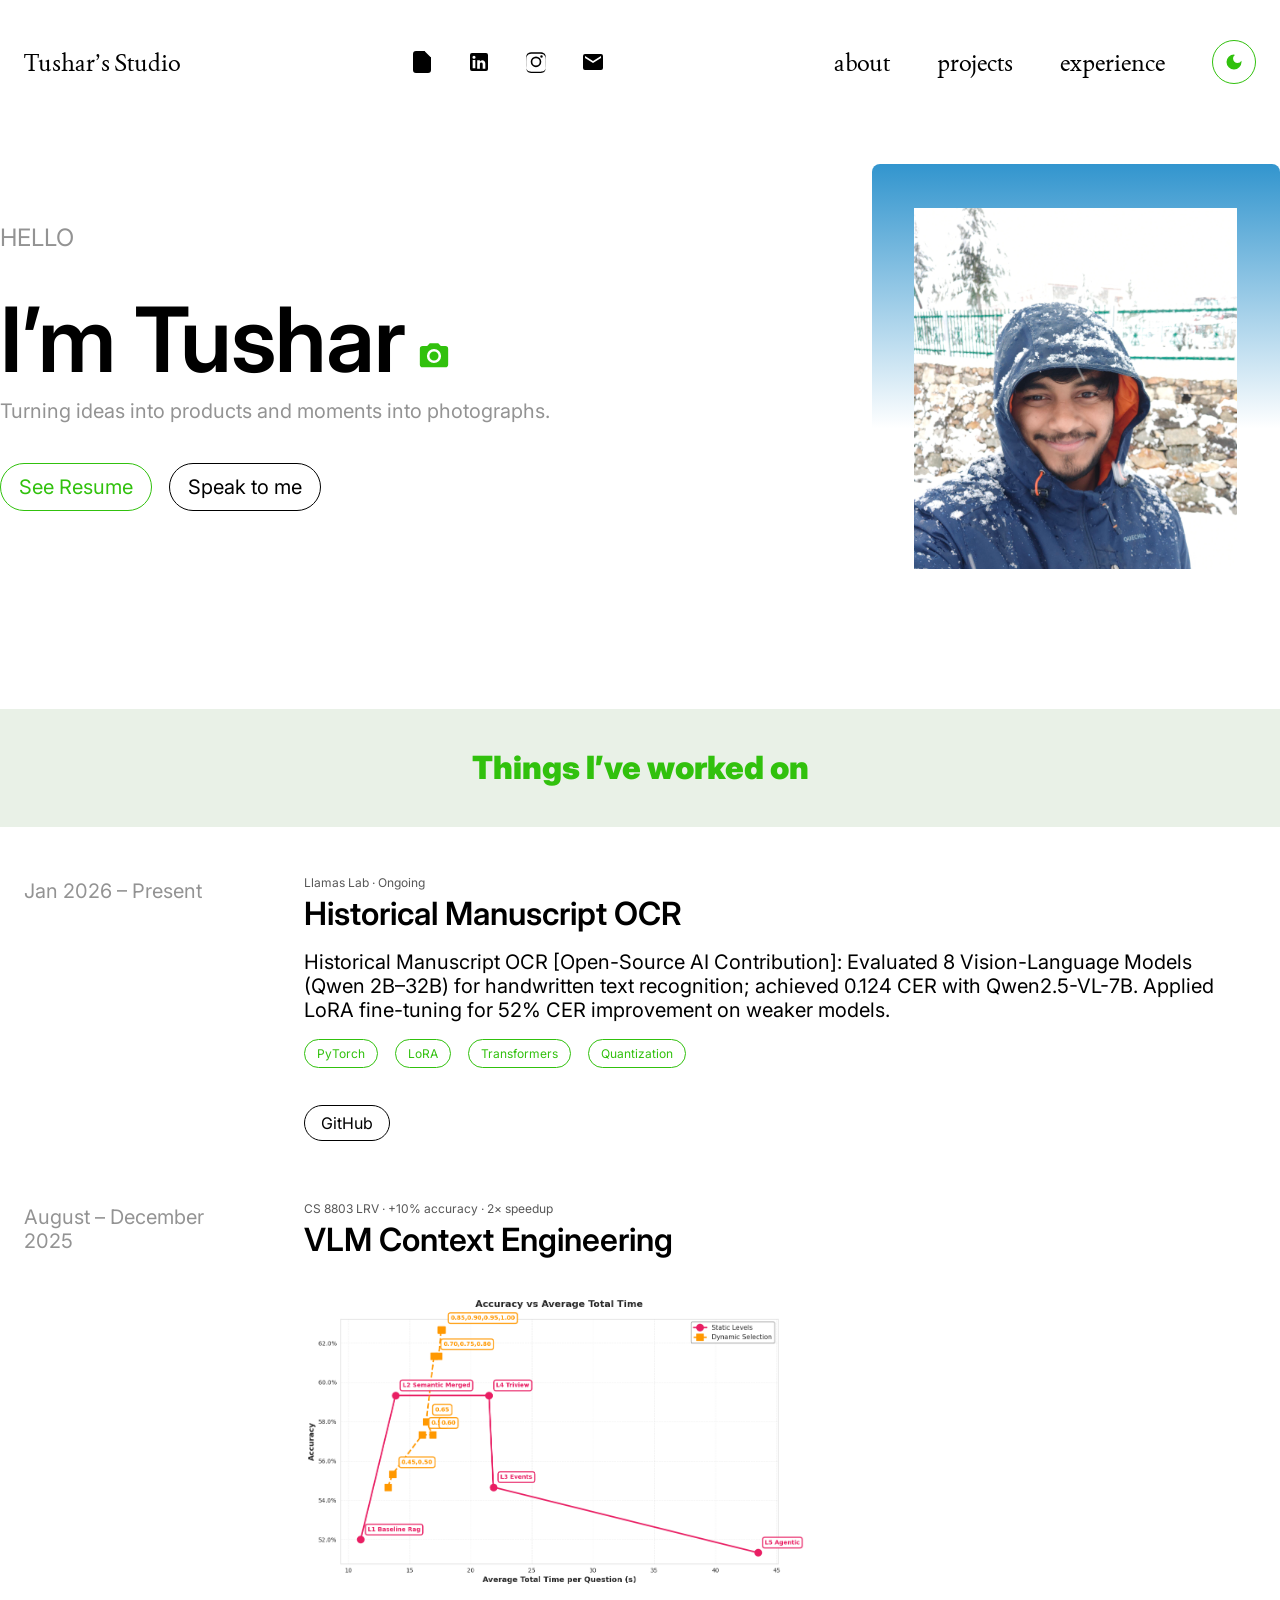
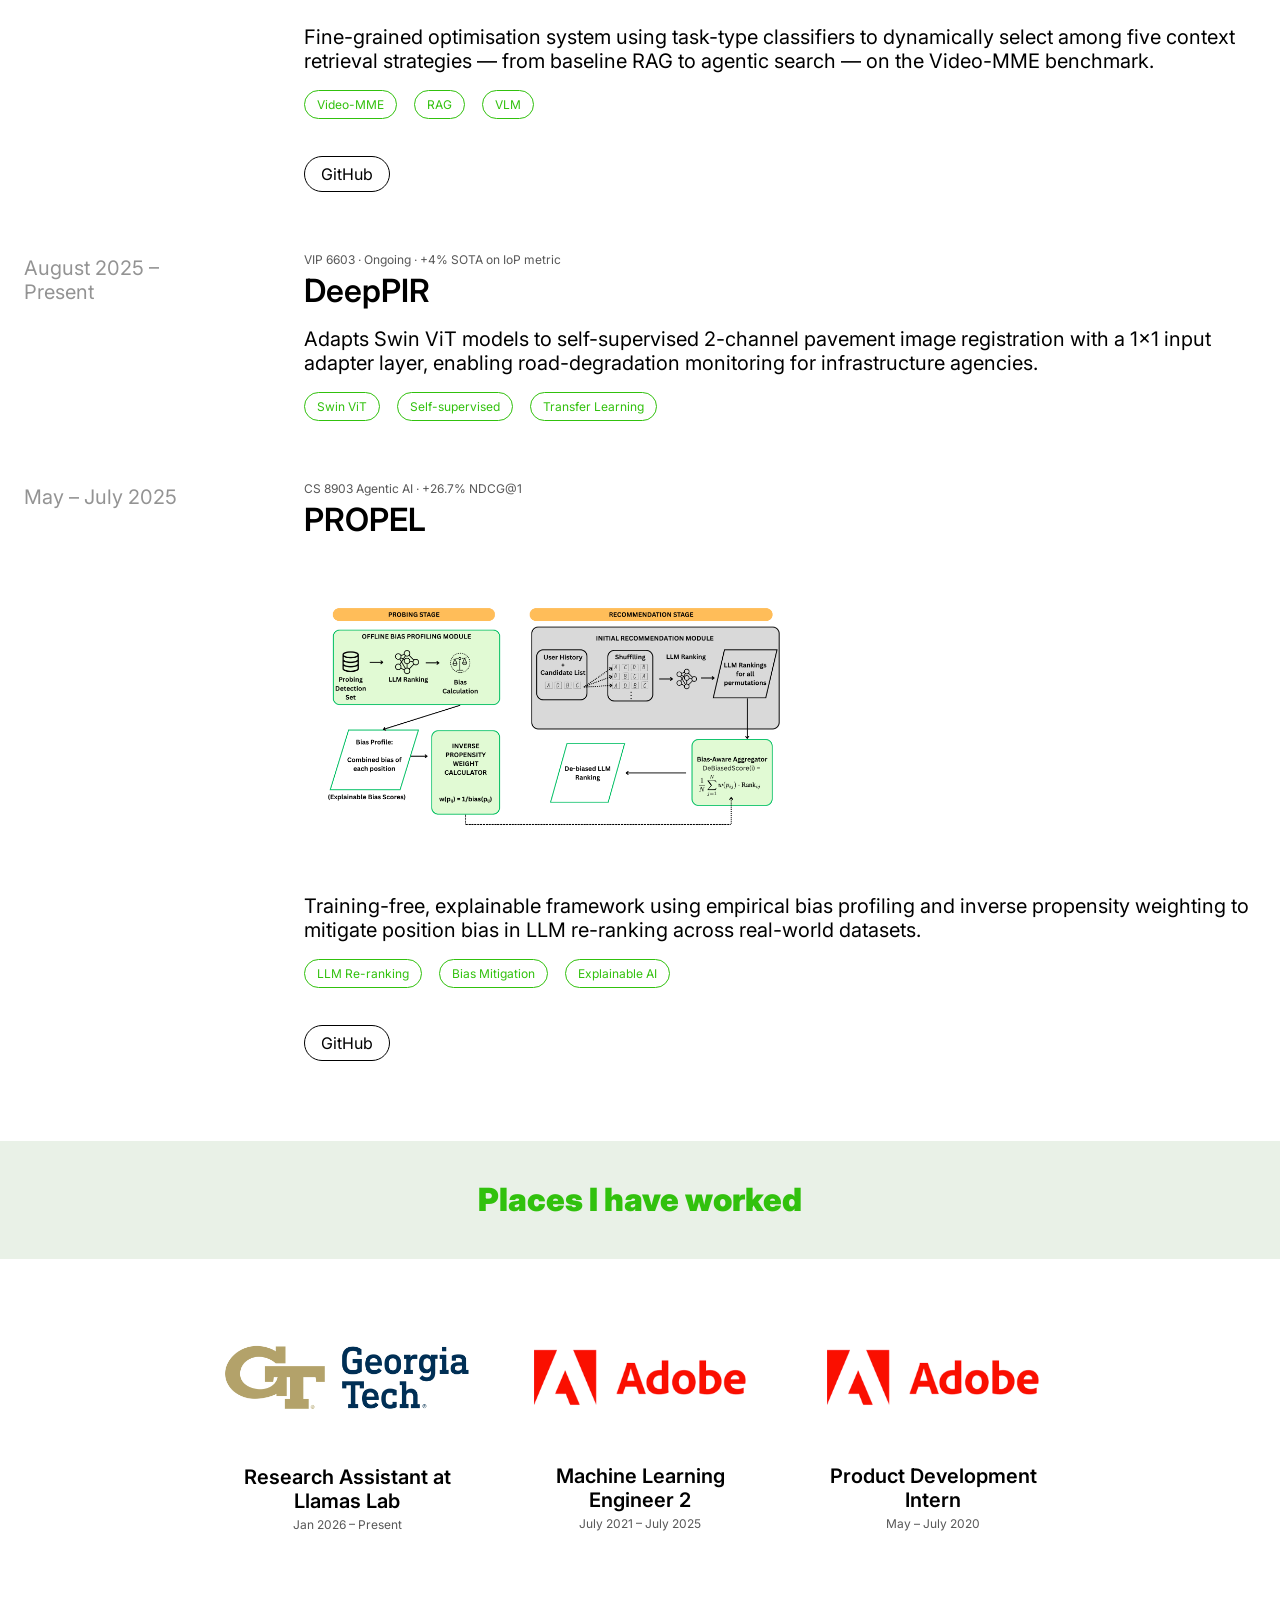
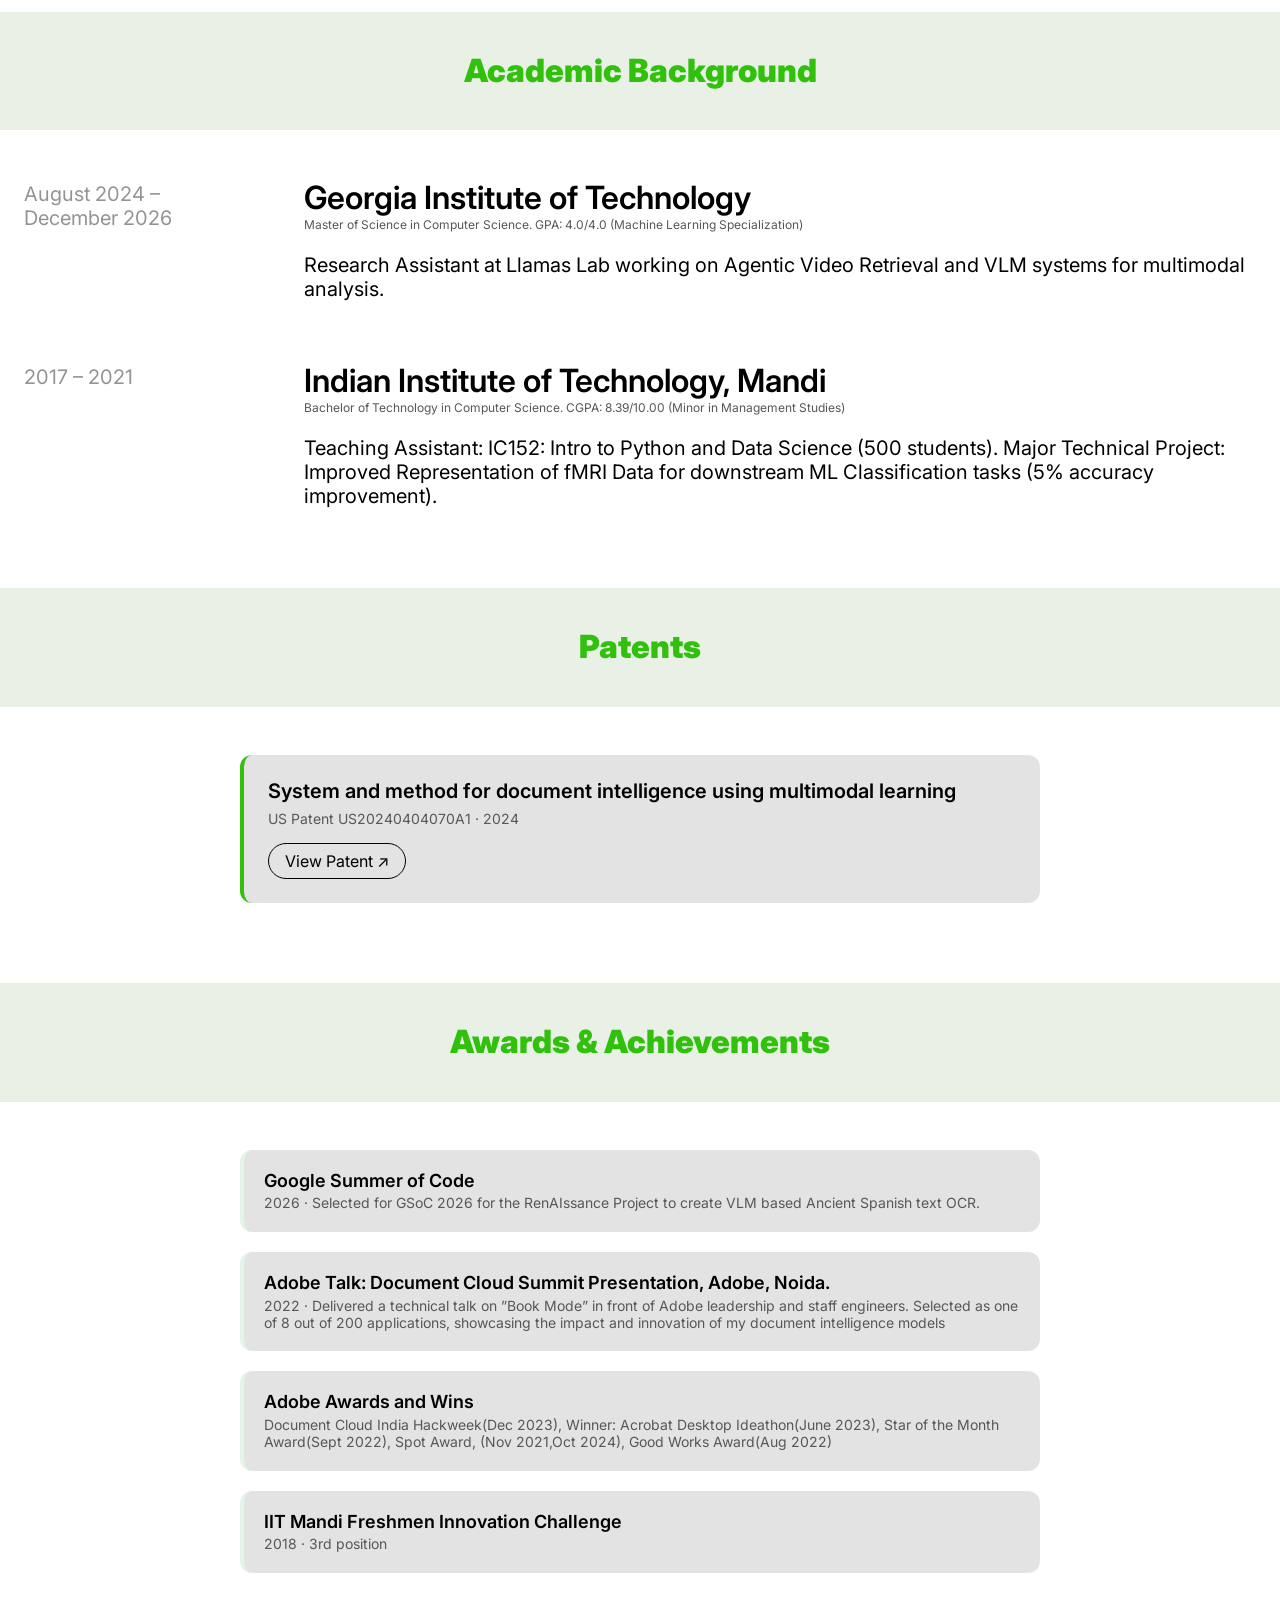
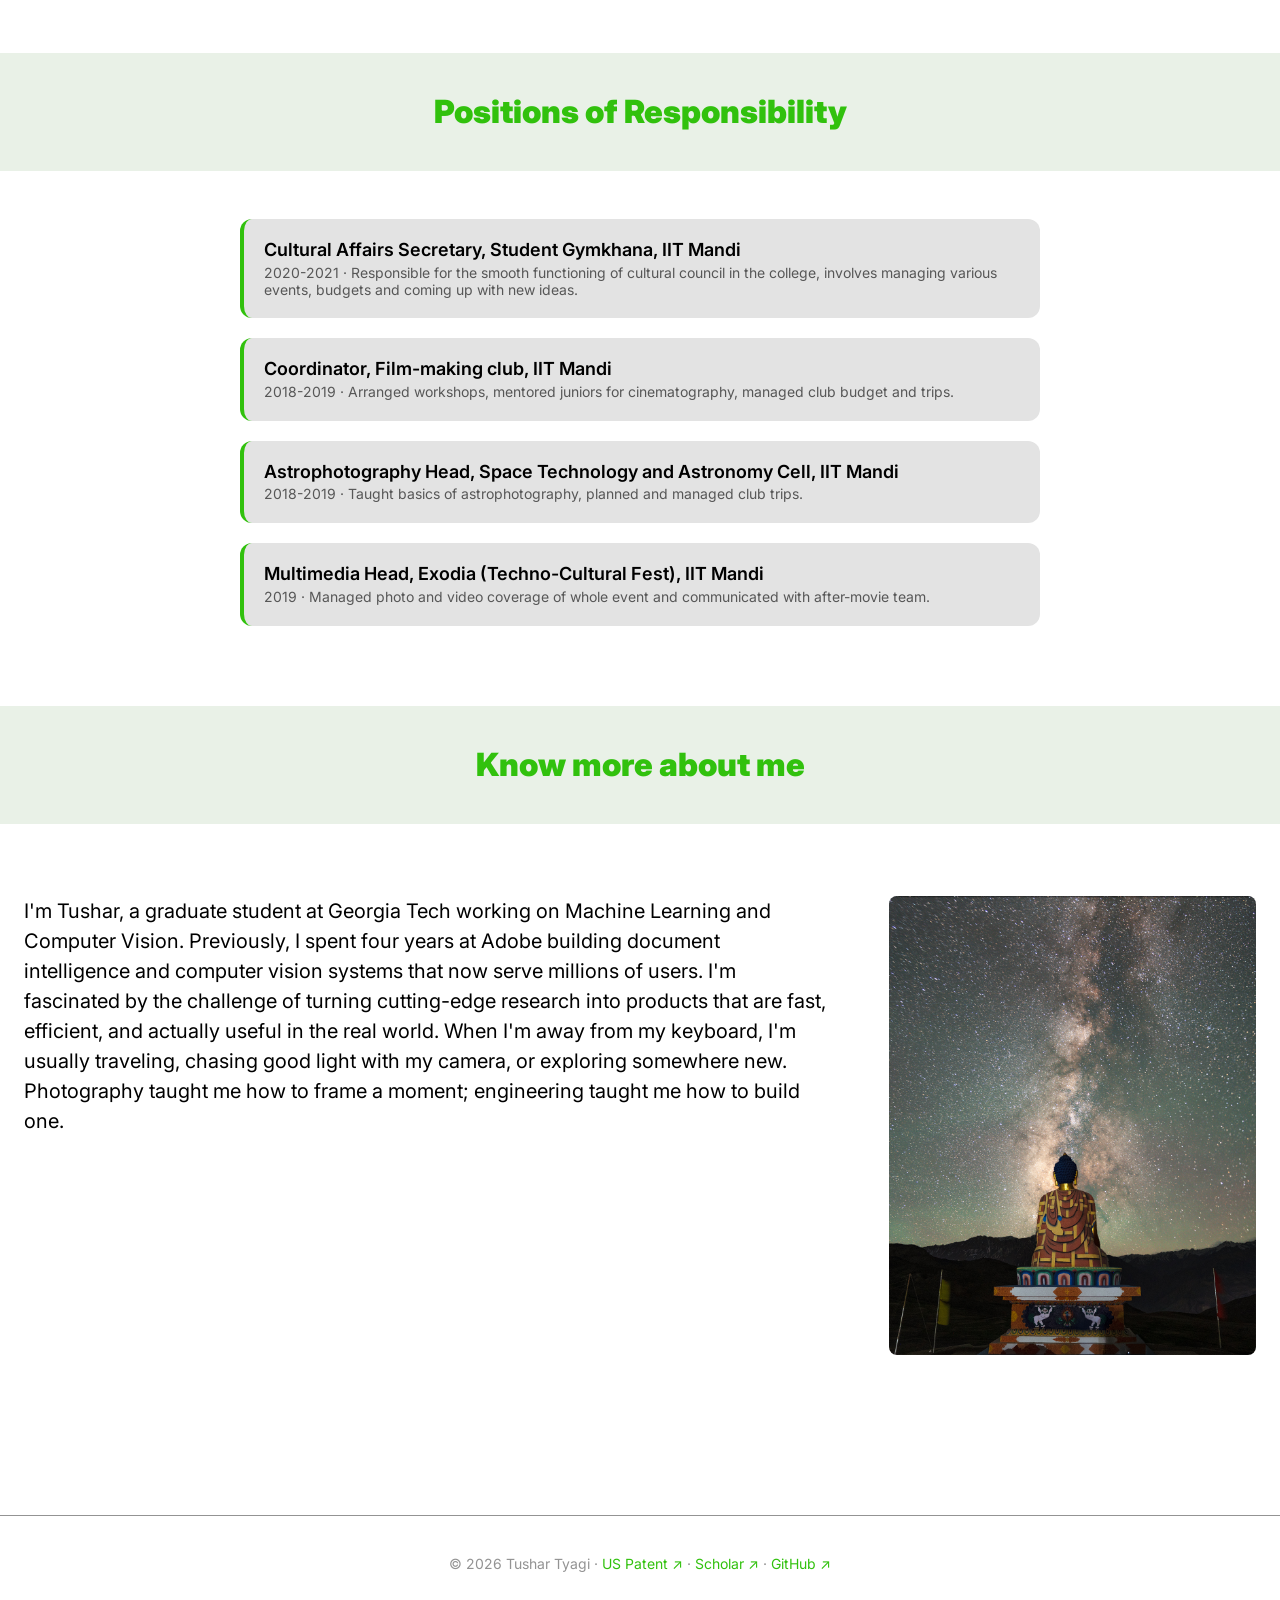
==== commit 7f9c3a91: "update image photography" ====
--- a/index.html
+++ b/index.html
@@ -1121,7 +1121,7 @@
           products that are fast, efficient, and actually useful in the real world. When I'm away from my keyboard, I'm
           usually traveling, chasing good light with my camera, or exploring somewhere new. Photography taught me how to
           frame a moment; engineering taught me how to build one.</p>
-        <img class="about-photo" src="_DSC9175-Enhanced-NR.jpg" alt="Tushar — photography" />
+        <img class="about-photo" src="langza.jpg" alt="Tushar — photography" />
       </div>
     </div>
   </section>
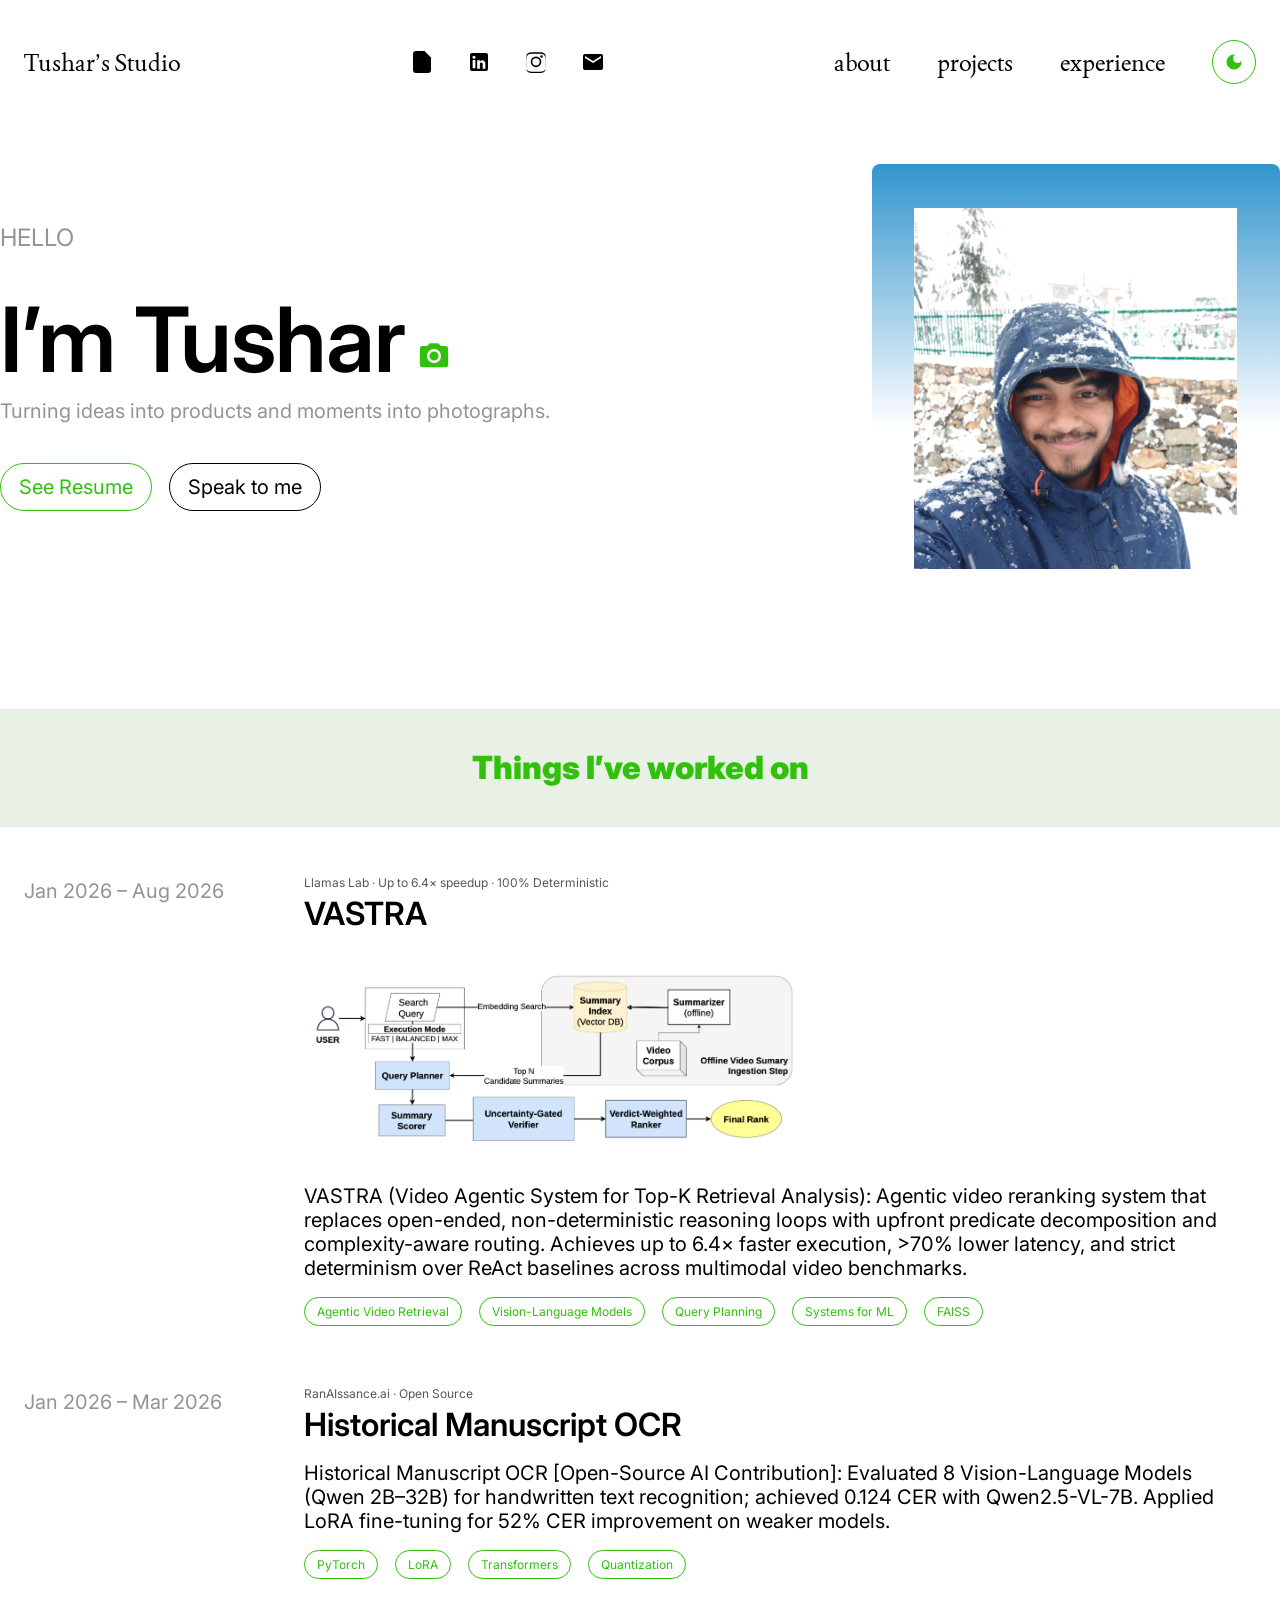
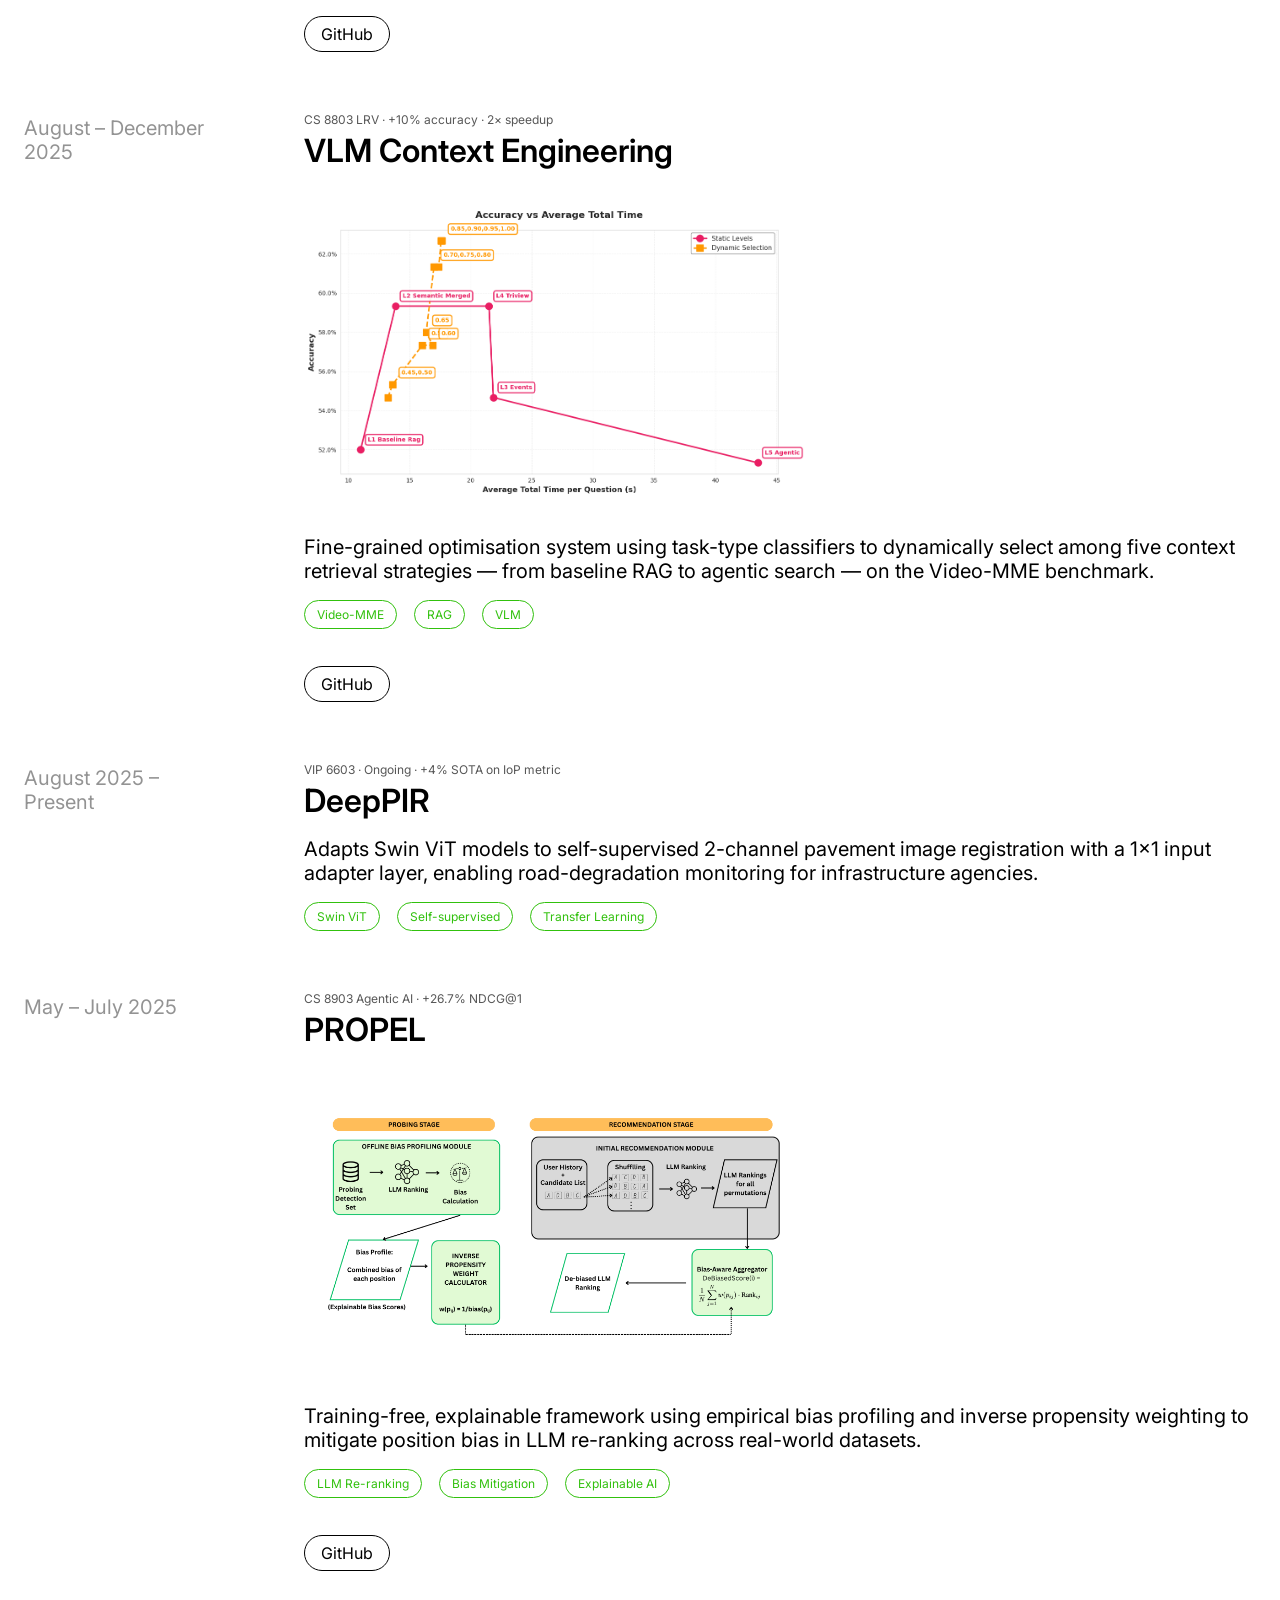
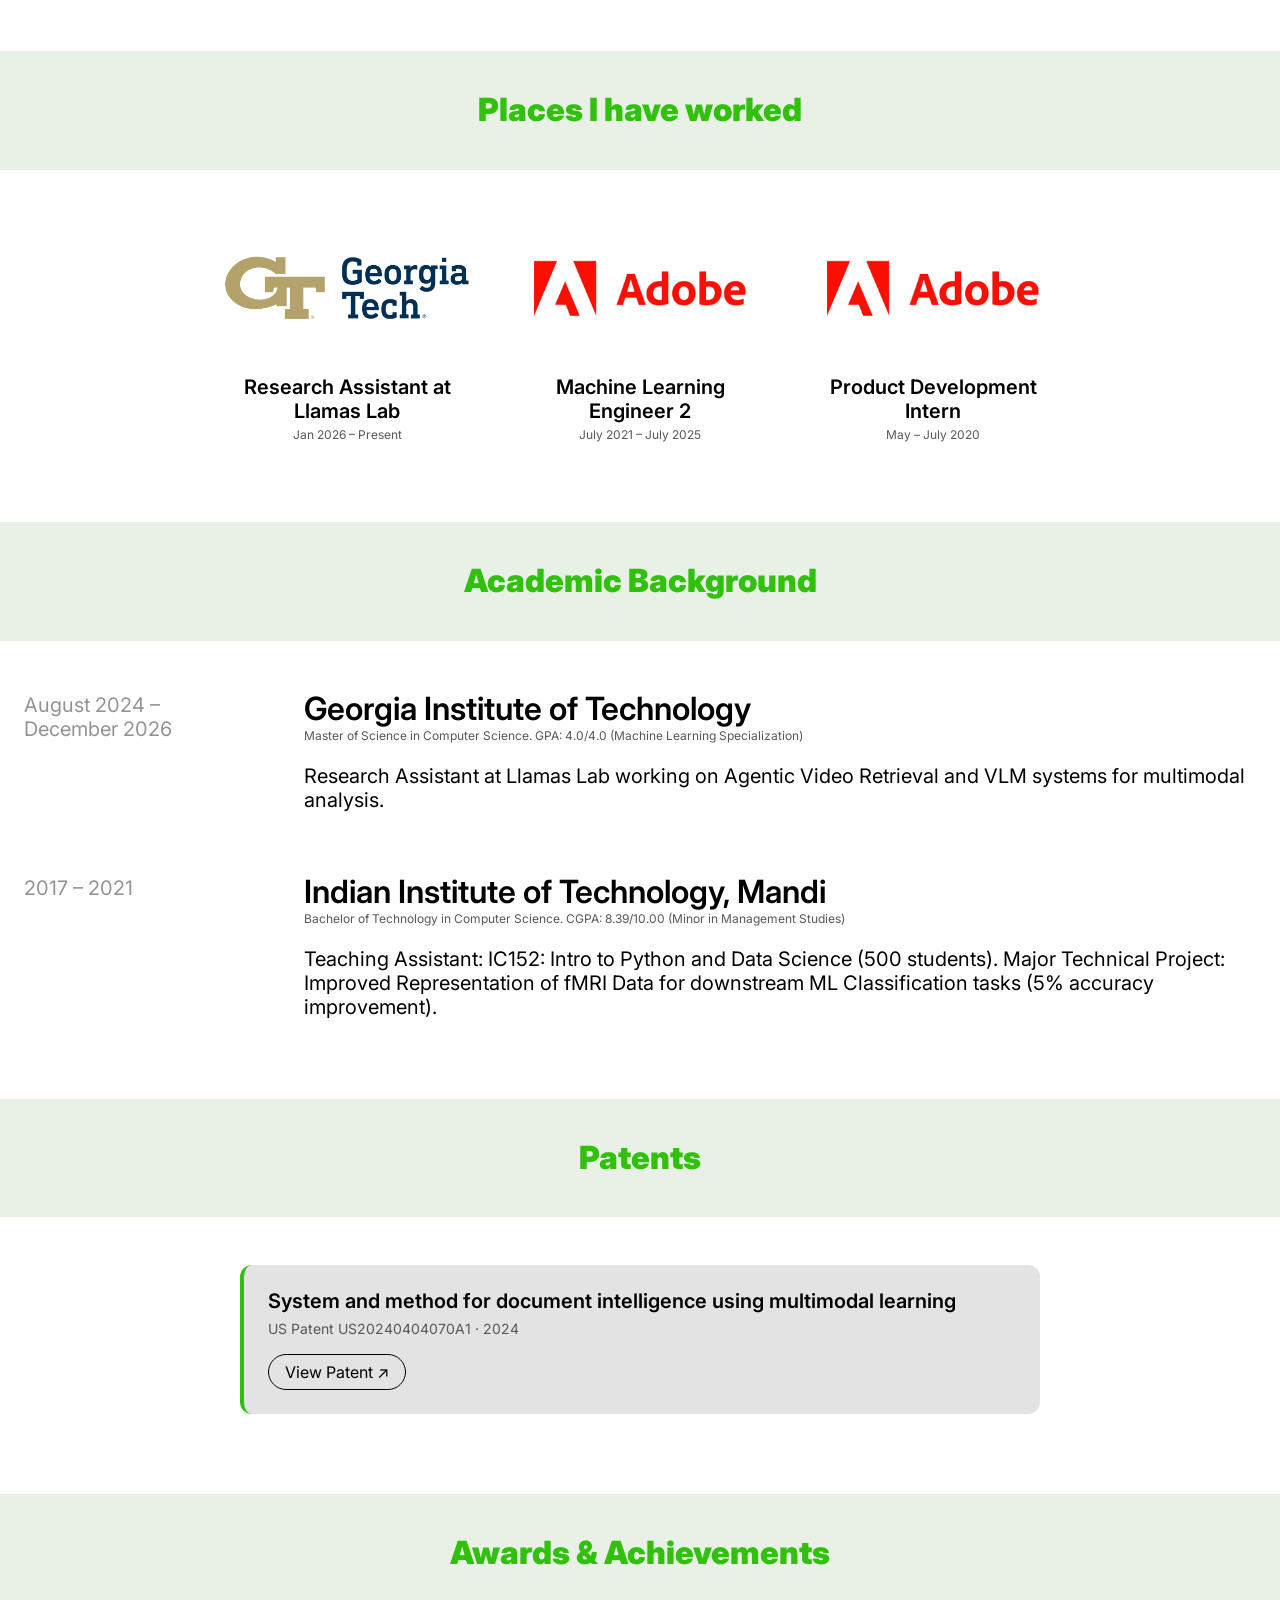
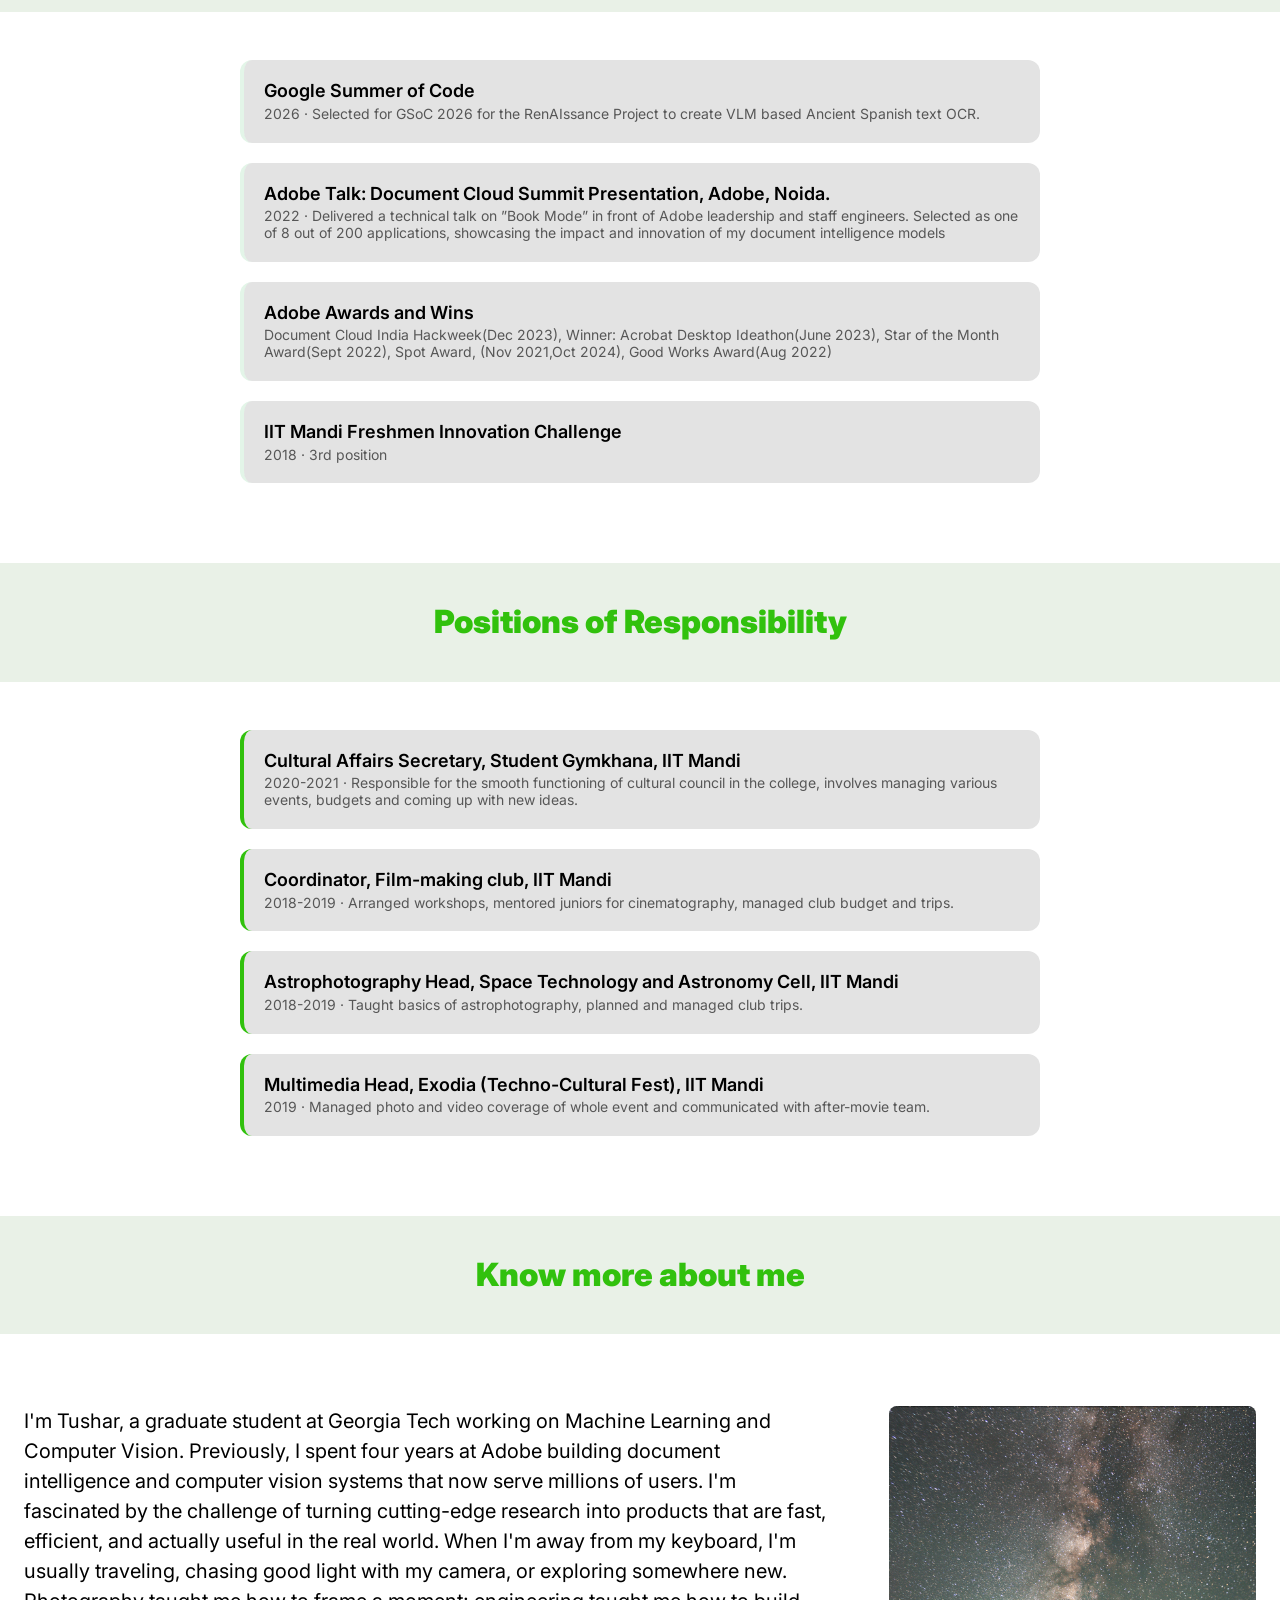
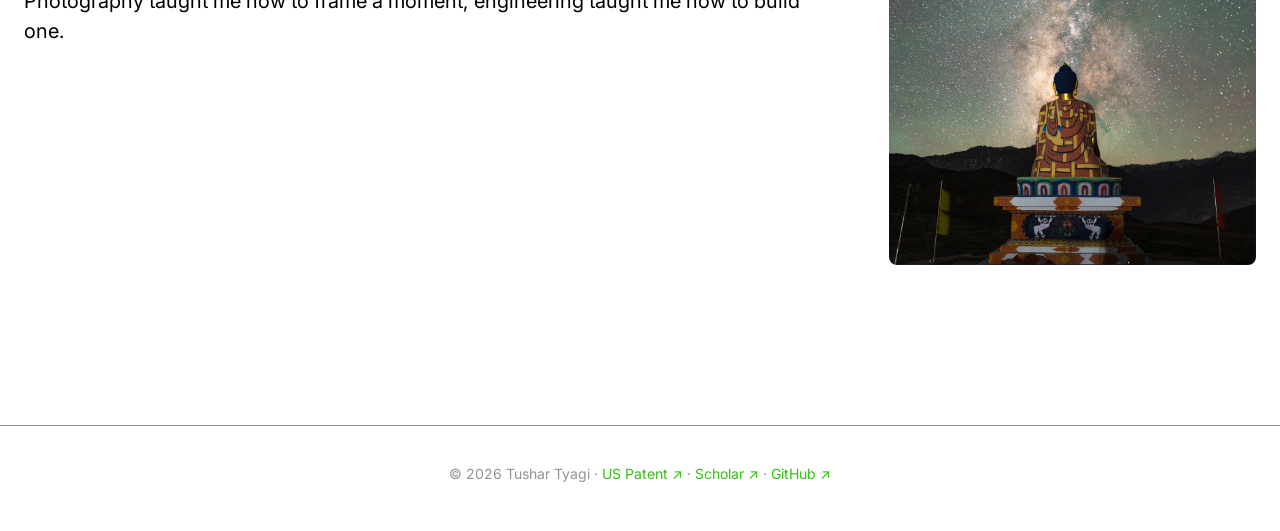
==== commit 4c9f19d3: "Add VASTRA under Llamas Lab in projects section and update resume link" ====
--- a/index.html
+++ b/index.html
@@ -836,7 +836,7 @@
         <p class="hero-tagline">Turning ideas into products and moments into photographs.</p>
       </div>
       <div class="hero-buttons">
-        <a href="tushar_tyagi_Jan26_res.pdf" target="_blank" class="btn btn-primary">See Resume</a>
+        <a href="Tushar_resume.pdf" target="_blank" class="btn btn-primary">See Resume</a>
         <a href="mailto:tushartyagi1811@gmail.com" class="btn btn-secondary">Speak to me</a>
       </div>
     </div>
@@ -857,10 +857,29 @@
       <div class="timeline">
 
         <div class="tl-row">
-          <div class="tl-date">Jan 2026 – Present</div>
+          <div class="tl-date">Jan 2026 – Aug 2026</div>
           <div class="tl-content">
             <div>
-              <div class="tl-meta">Llamas Lab · Ongoing</div>
+              <div class="tl-meta">Llamas Lab · Up to 6.4× speedup · 100% Deterministic</div>
+              <div class="tl-title">VASTRA</div>
+            </div>
+            <img class="tl-img" src="images/vastra_block.png" alt="VASTRA Architecture: Agentic Top-K Interactive Video Analysis">
+            <p class="tl-desc">VASTRA (Video Agentic System for Top-K Retrieval Analysis): Agentic video reranking system that replaces open-ended, non-deterministic reasoning loops with upfront predicate decomposition and complexity-aware routing. Achieves up to 6.4× faster execution, &gt;70% lower latency, and strict determinism over ReAct baselines across multimodal video benchmarks.</p>
+            <div class="pills">
+              <span class="pill">Agentic Video Retrieval</span>
+              <span class="pill">Vision-Language Models</span>
+              <span class="pill">Query Planning</span>
+              <span class="pill">Systems for ML</span>
+              <span class="pill">FAISS</span>
+            </div>
+          </div>
+        </div>
+
+        <div class="tl-row">
+          <div class="tl-date">Jan 2026 – Mar 2026</div>
+          <div class="tl-content">
+            <div>
+              <div class="tl-meta">RanAIssance.ai · Open Source</div>
               <div class="tl-title">Historical Manuscript OCR</div>
             </div>
             <p class="tl-desc">Historical Manuscript OCR [Open-Source AI Contribution]: Evaluated 8 Vision-Language
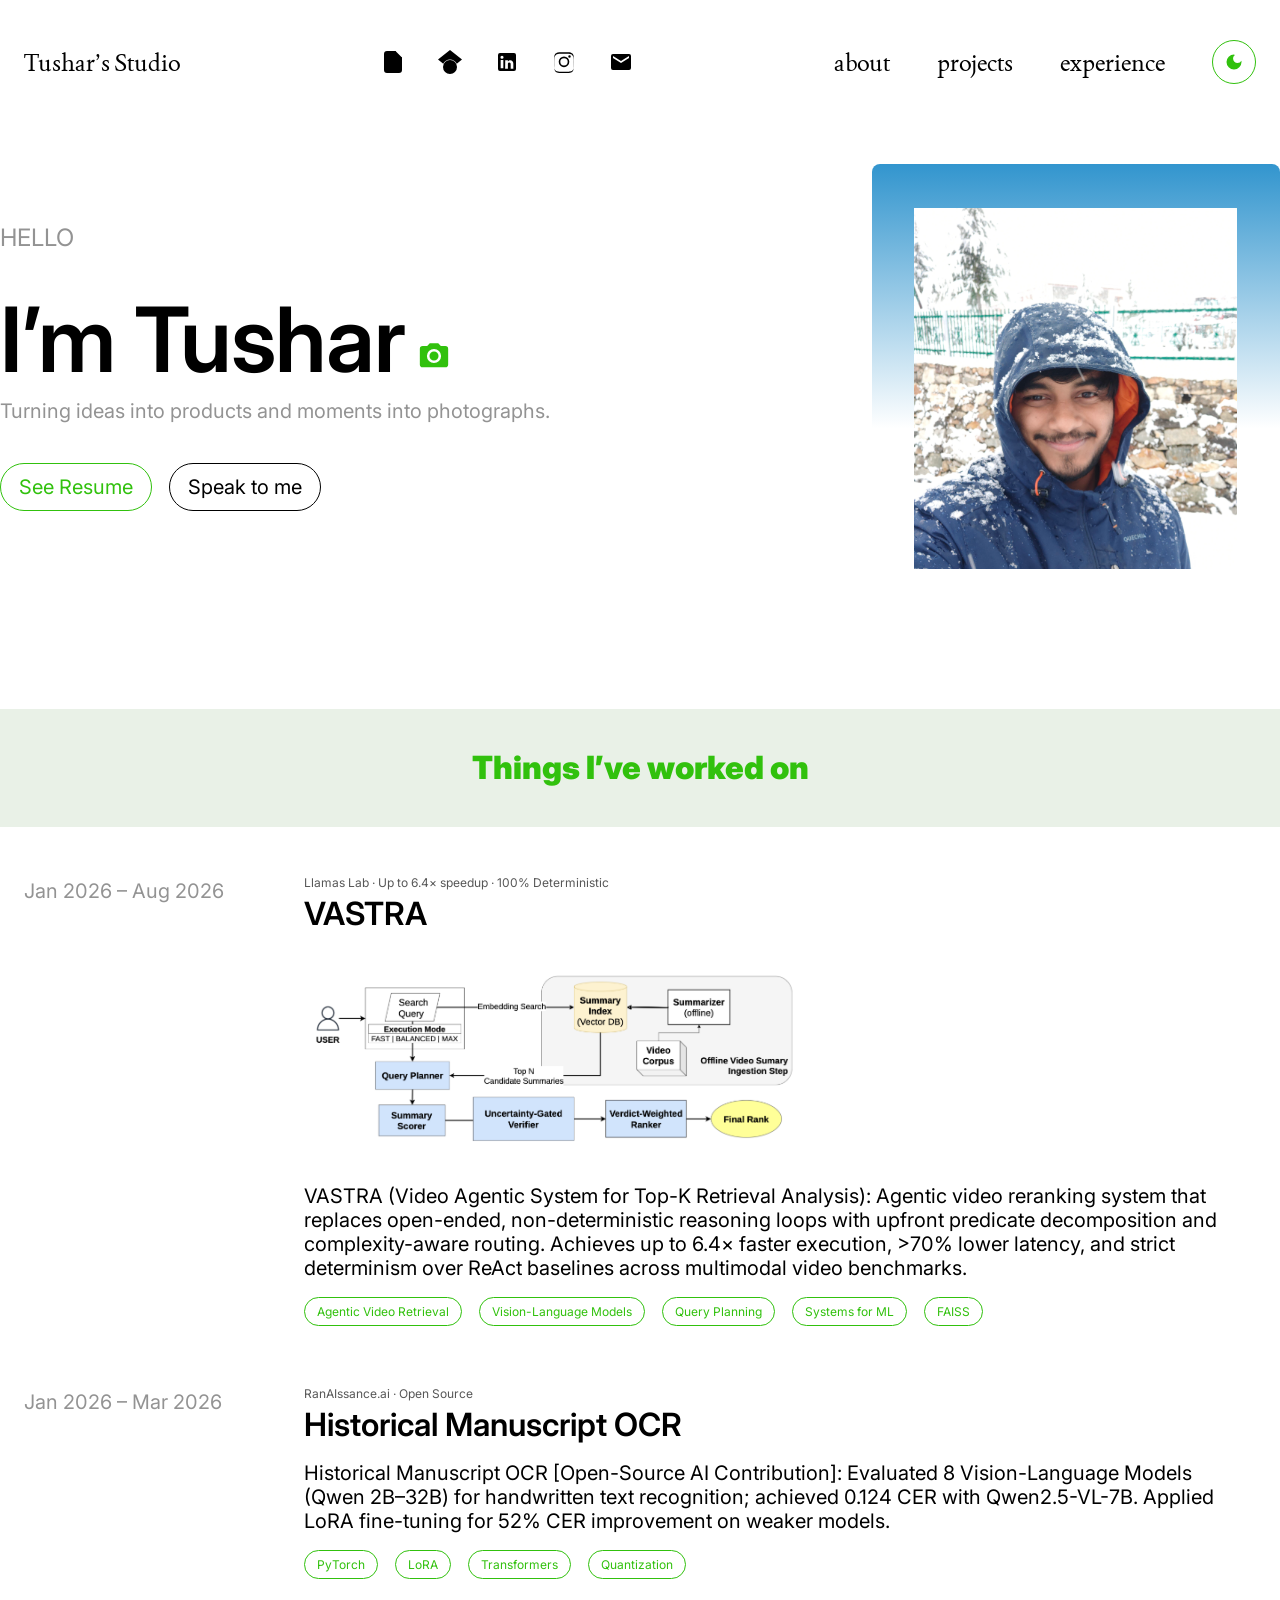
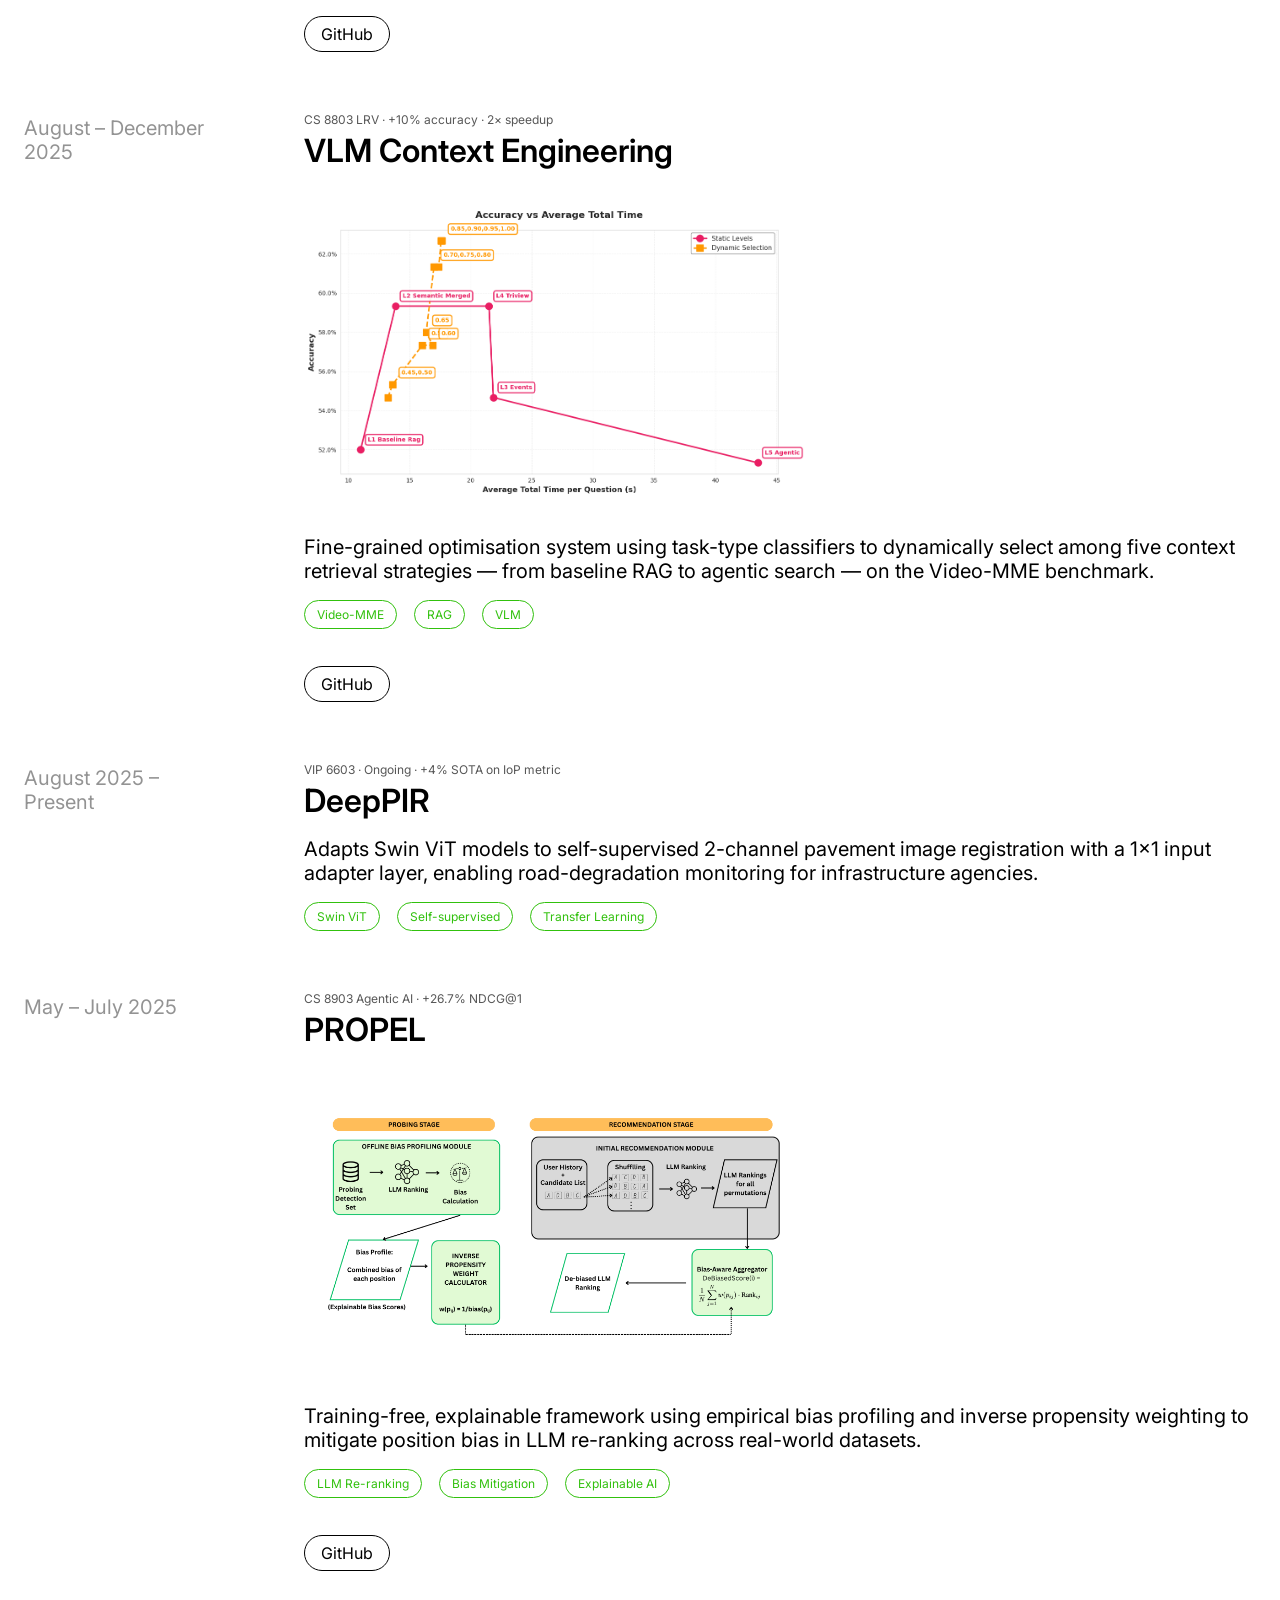
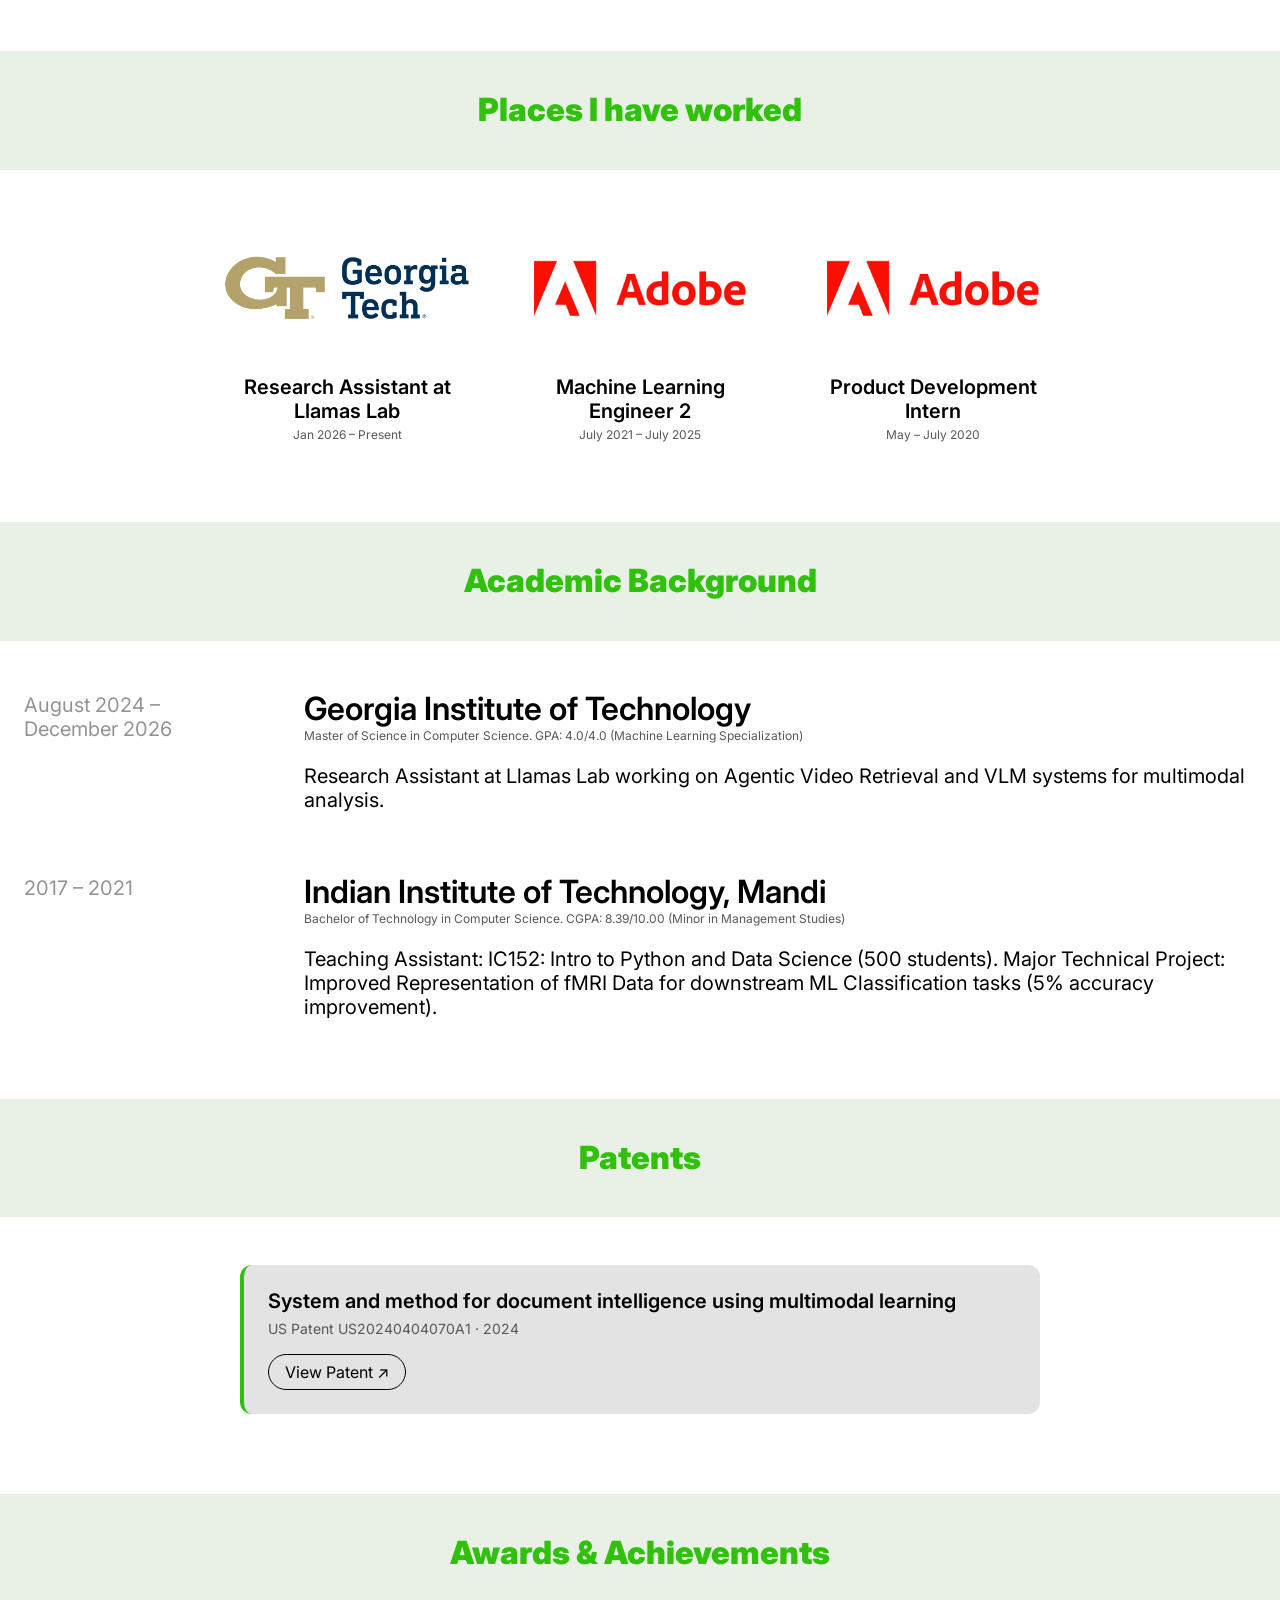
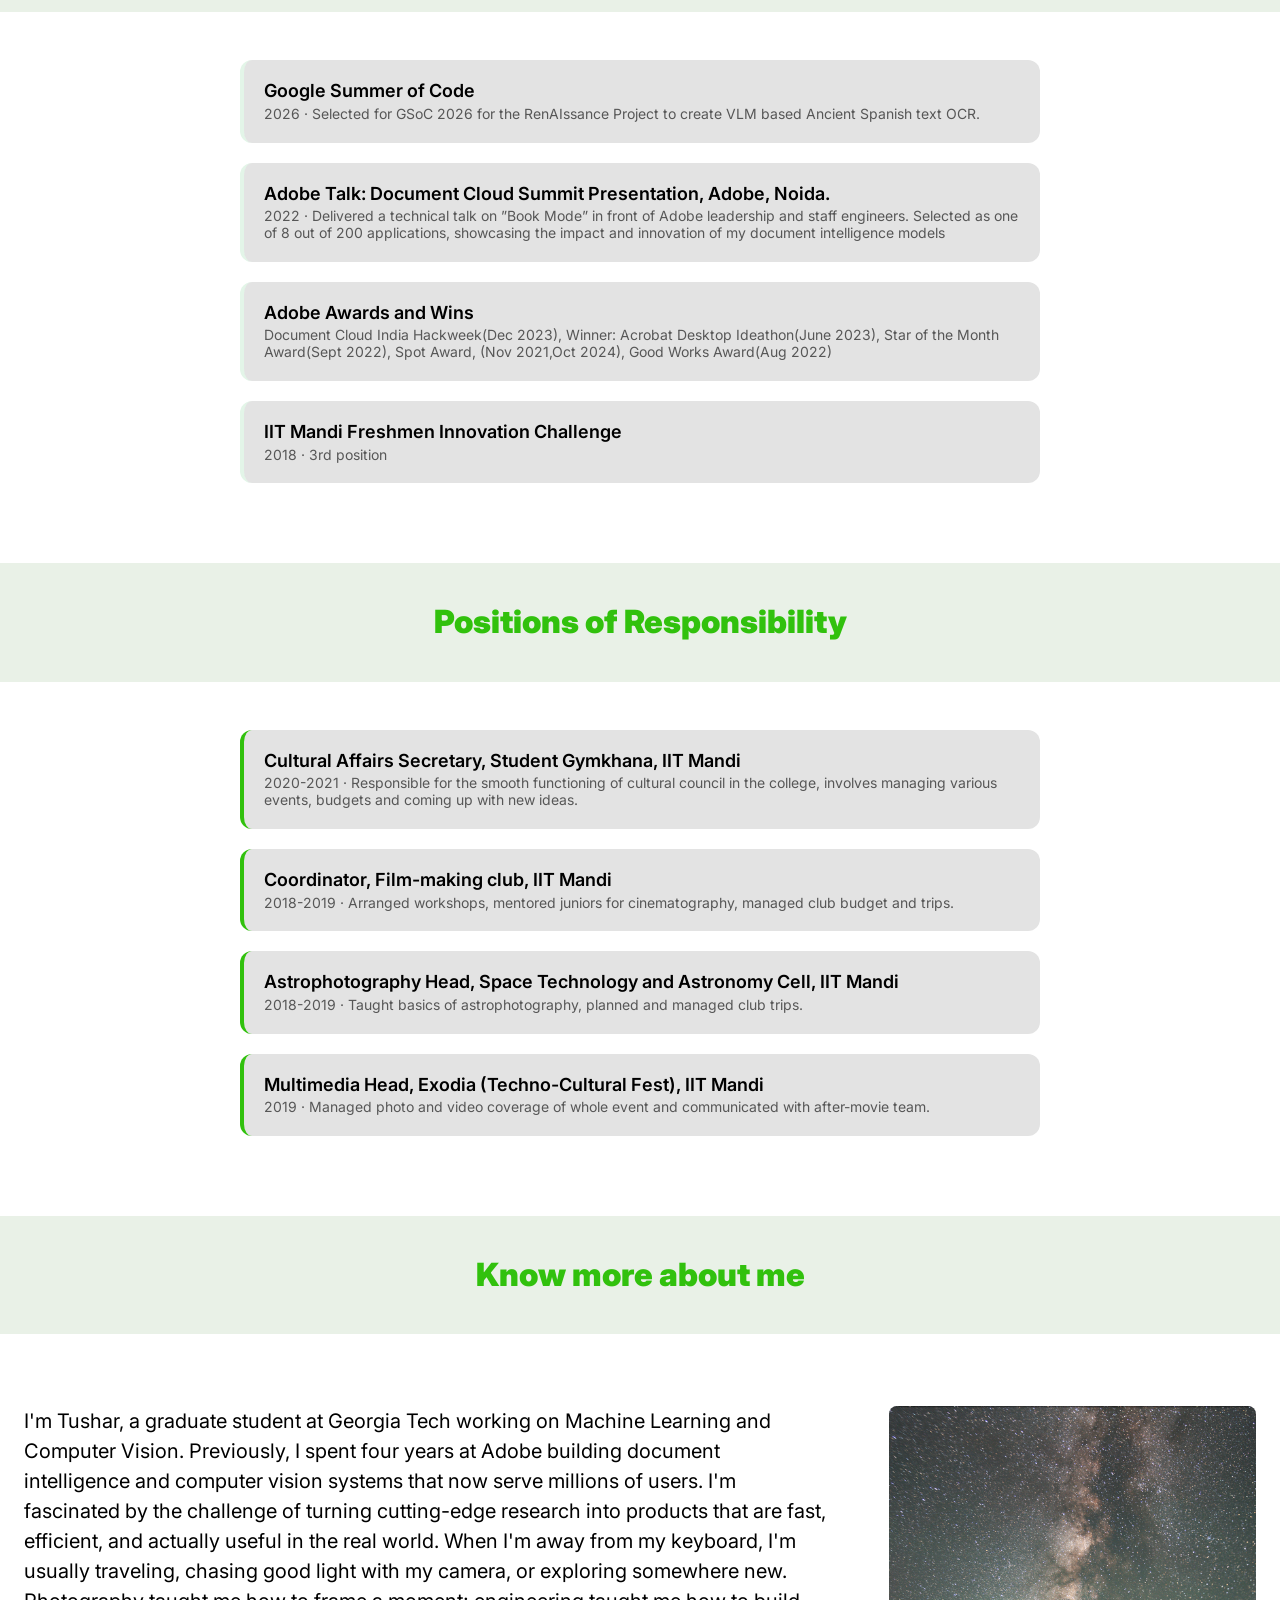
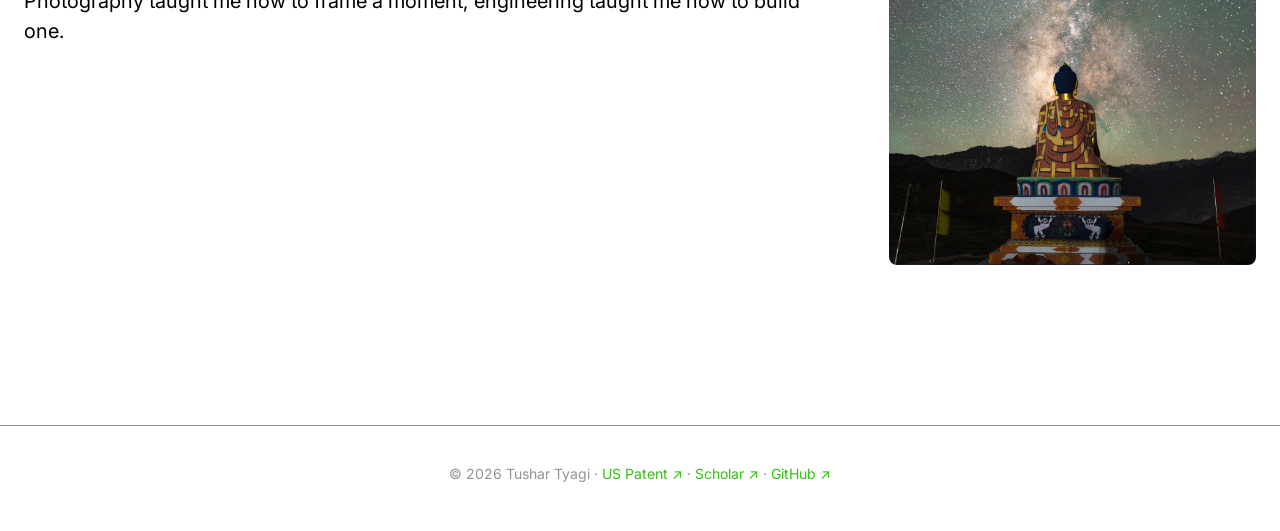
==== commit 27c494c5: "Add Google Scholar icon to top navigation social links" ====
--- a/index.html
+++ b/index.html
@@ -784,6 +784,13 @@
           <path d="M16 13H8" />
           <path d="M16 17H8" />
           <path d="M10 9H8" />
+        </svg>
+      </a>
+      <a href="https://scholar.google.com/citations?user=pY7nQvwAAAAJ" target="_blank" aria-label="Google Scholar"
+        title="Google Scholar">
+        <svg viewBox="0 0 24 24">
+          <path
+            d="M5.242 13.769L0 9.5 12 0l12 9.5-5.242 4.269C17.548 11.249 14.978 9.5 12 9.5c-2.977 0-5.548 1.748-6.758 4.269zM12 10a7 7 0 1 0 0 14 7 7 0 0 0 0-14z" />
         </svg>
       </a>
       <a href="https://linkedin.com/in/tushartyagi01" target="_blank" aria-label="LinkedIn" title="LinkedIn">
